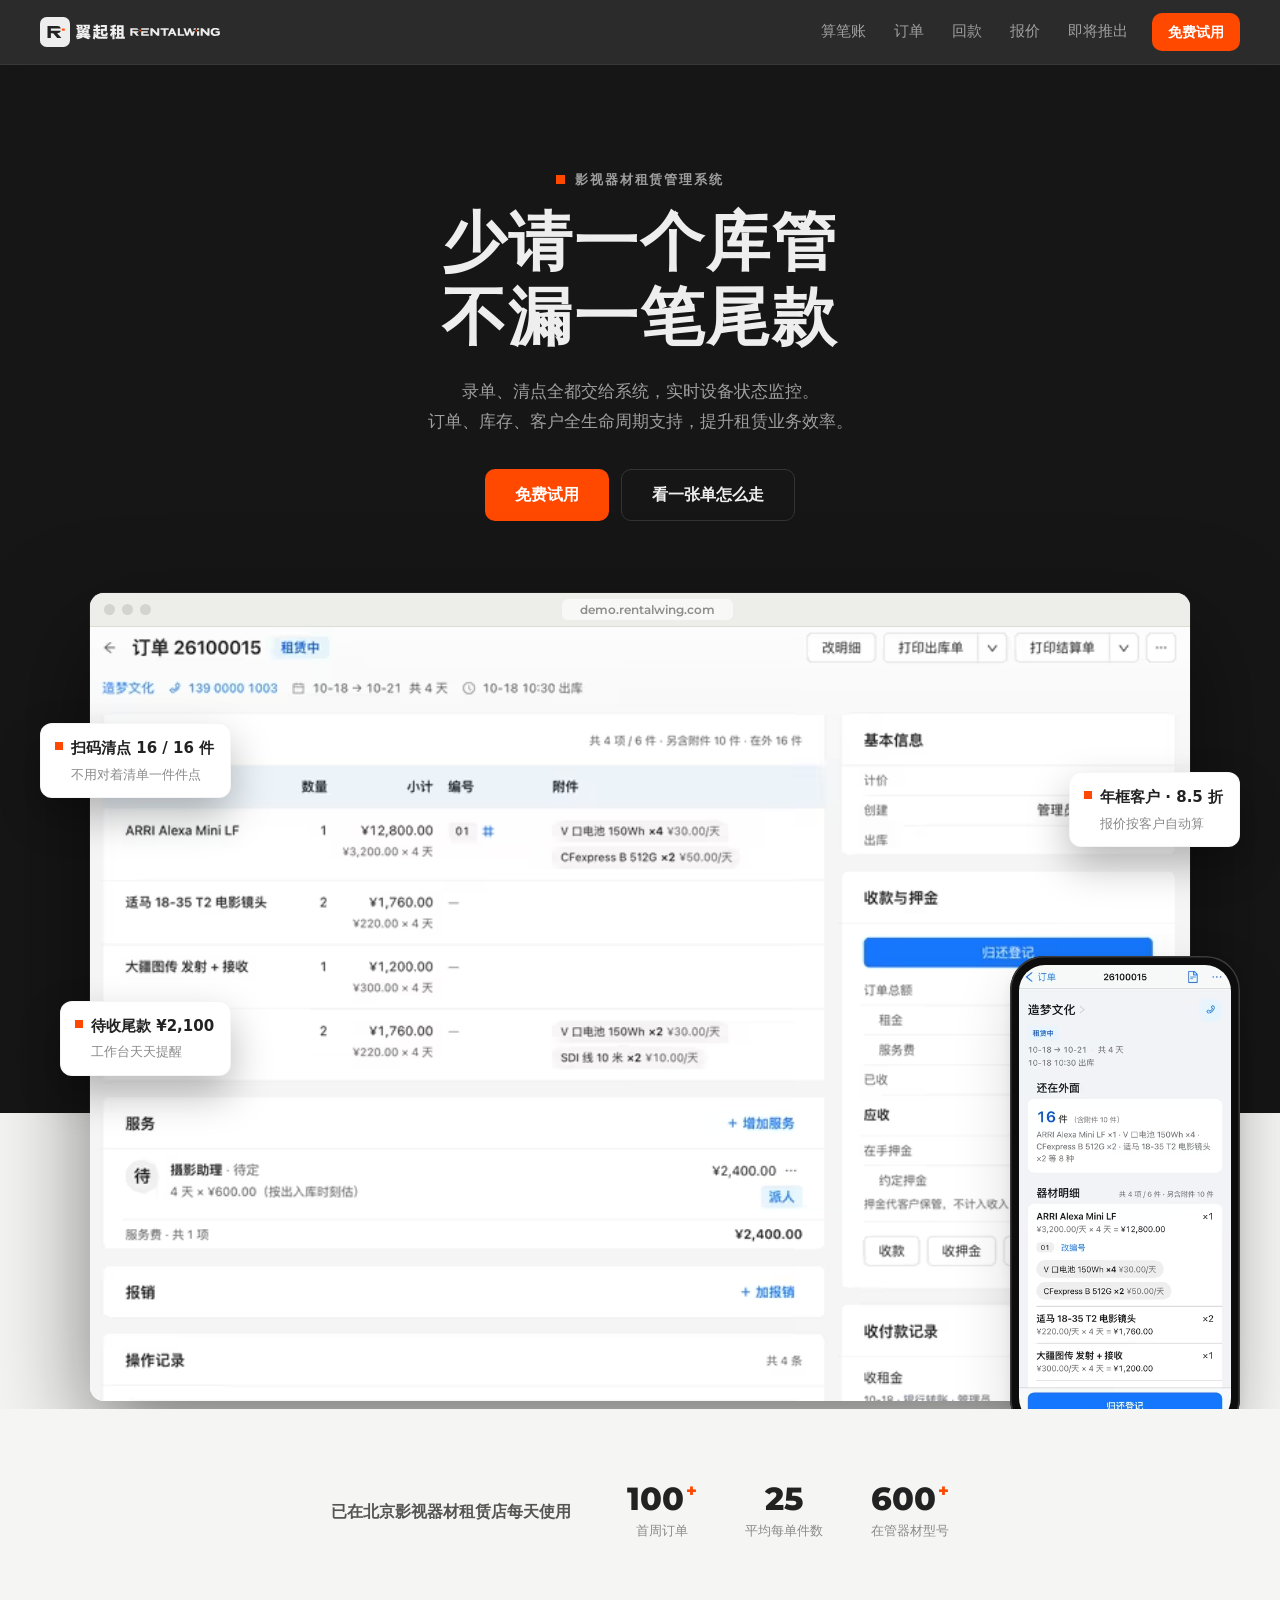
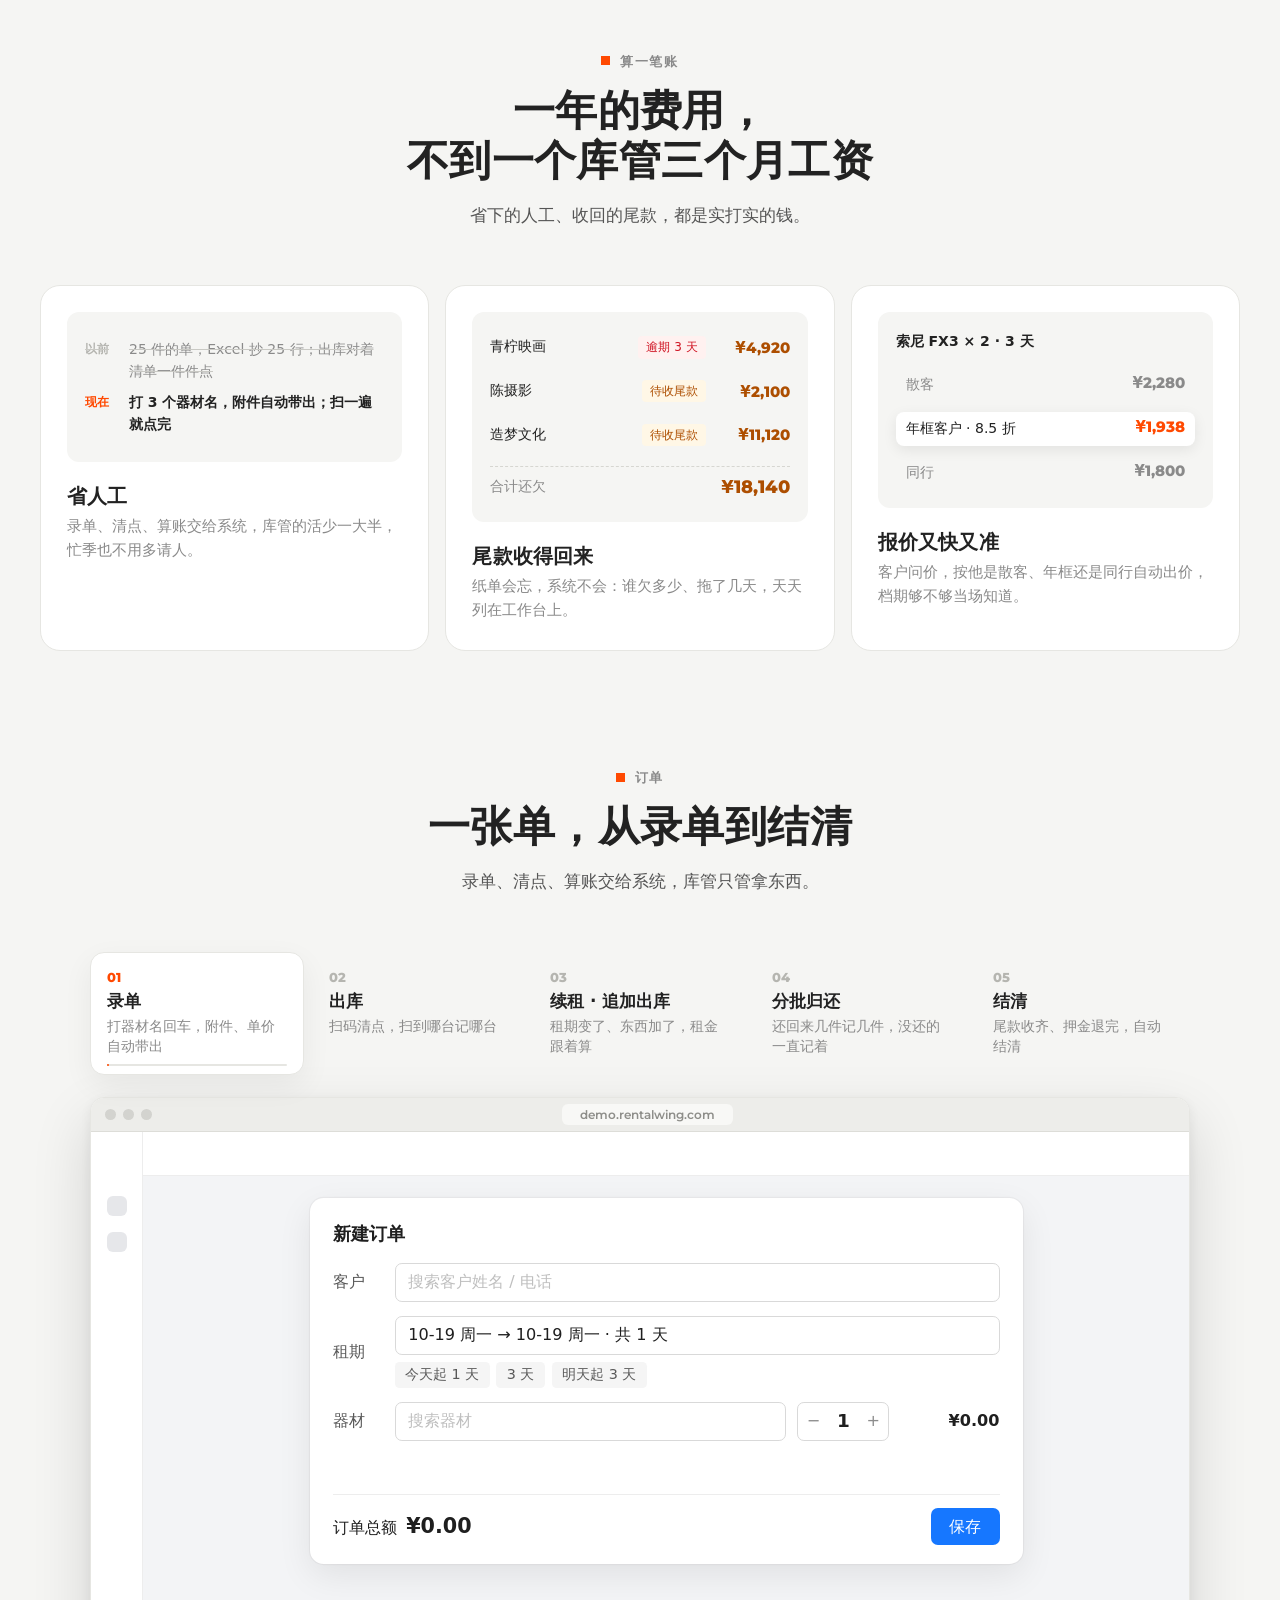
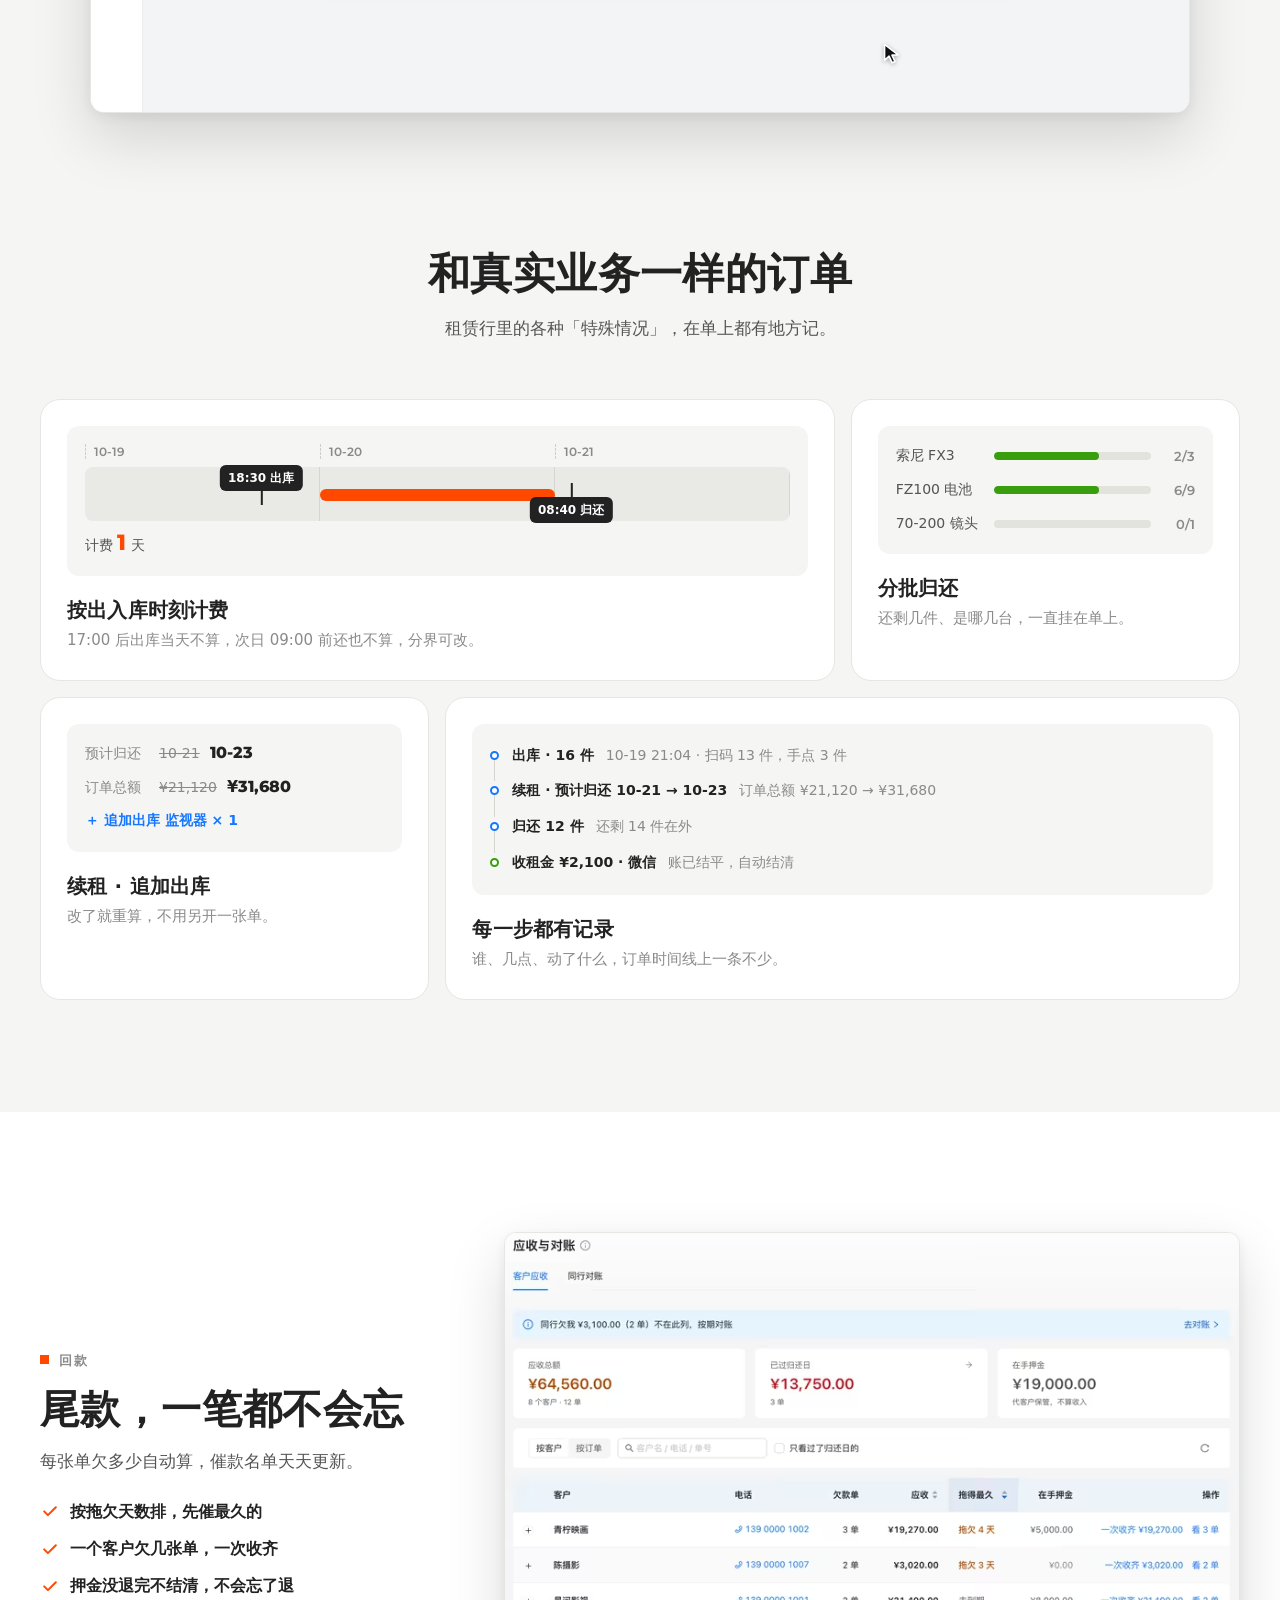
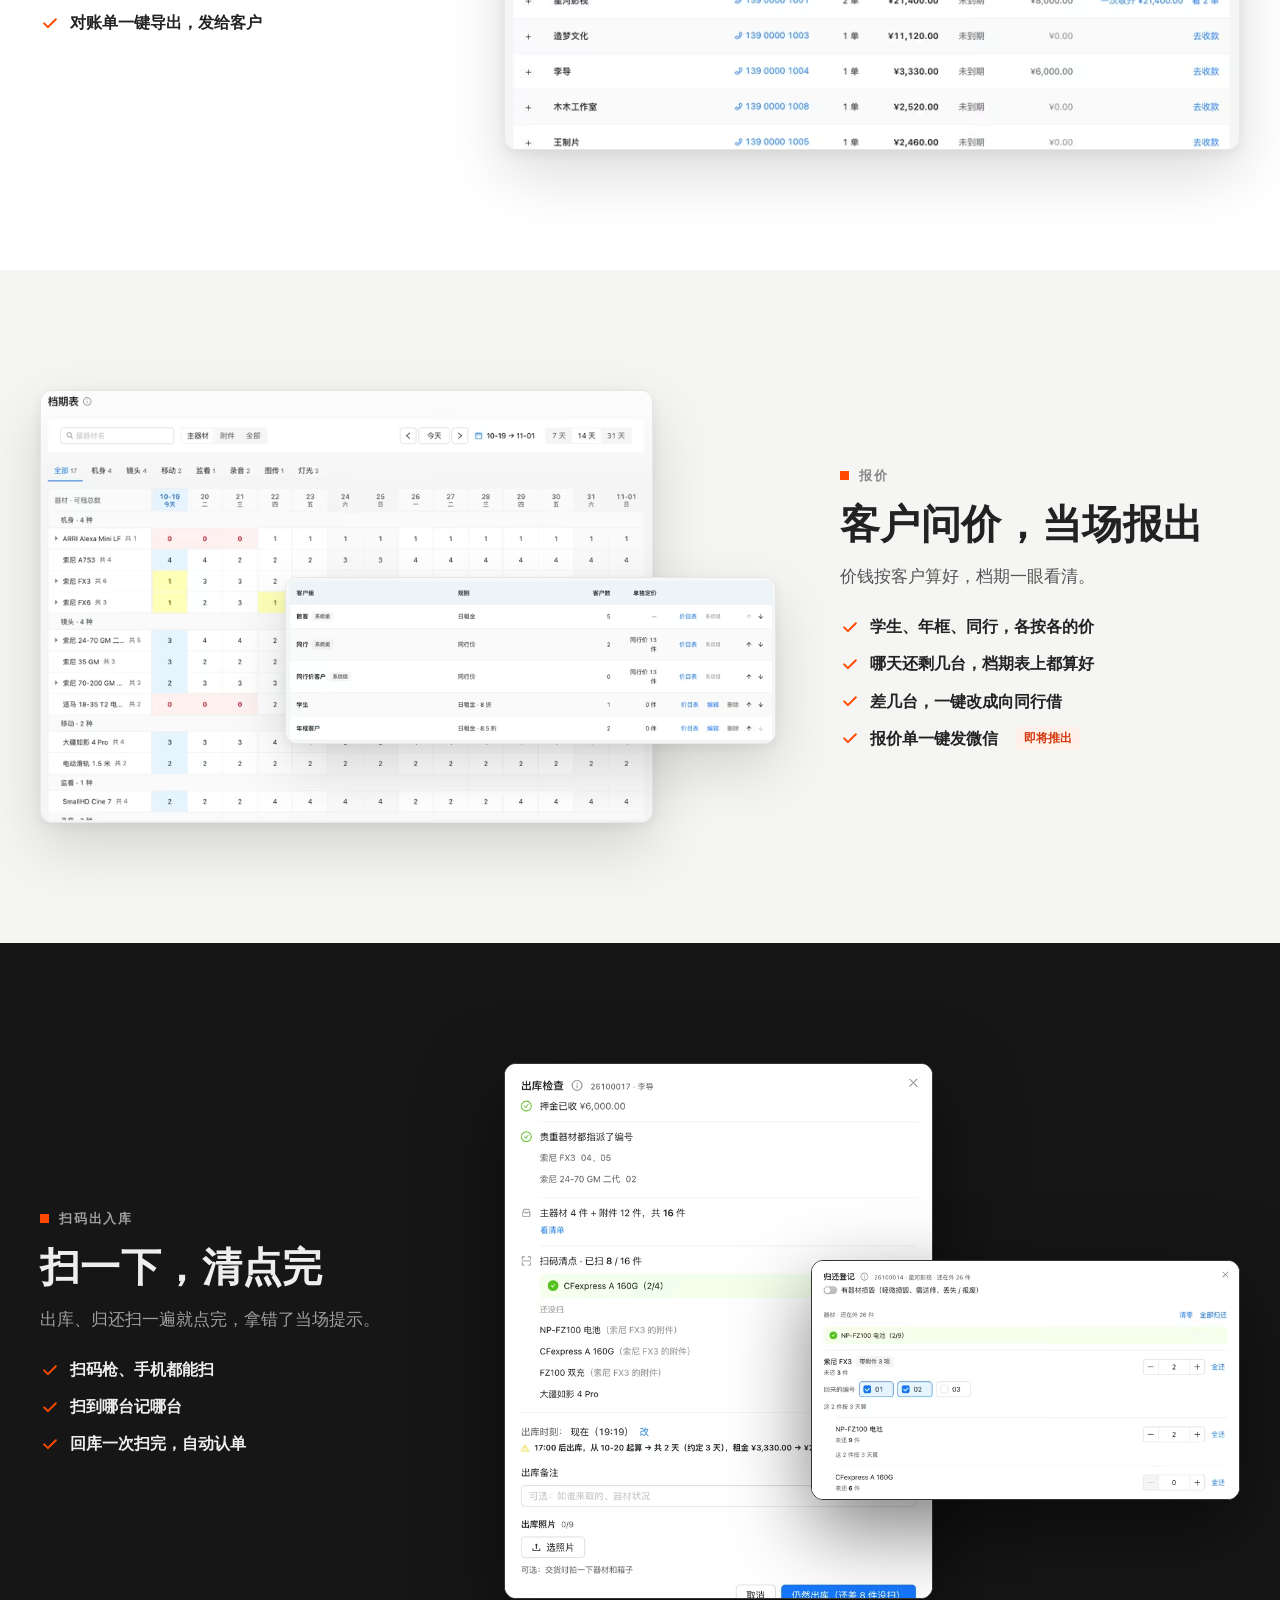
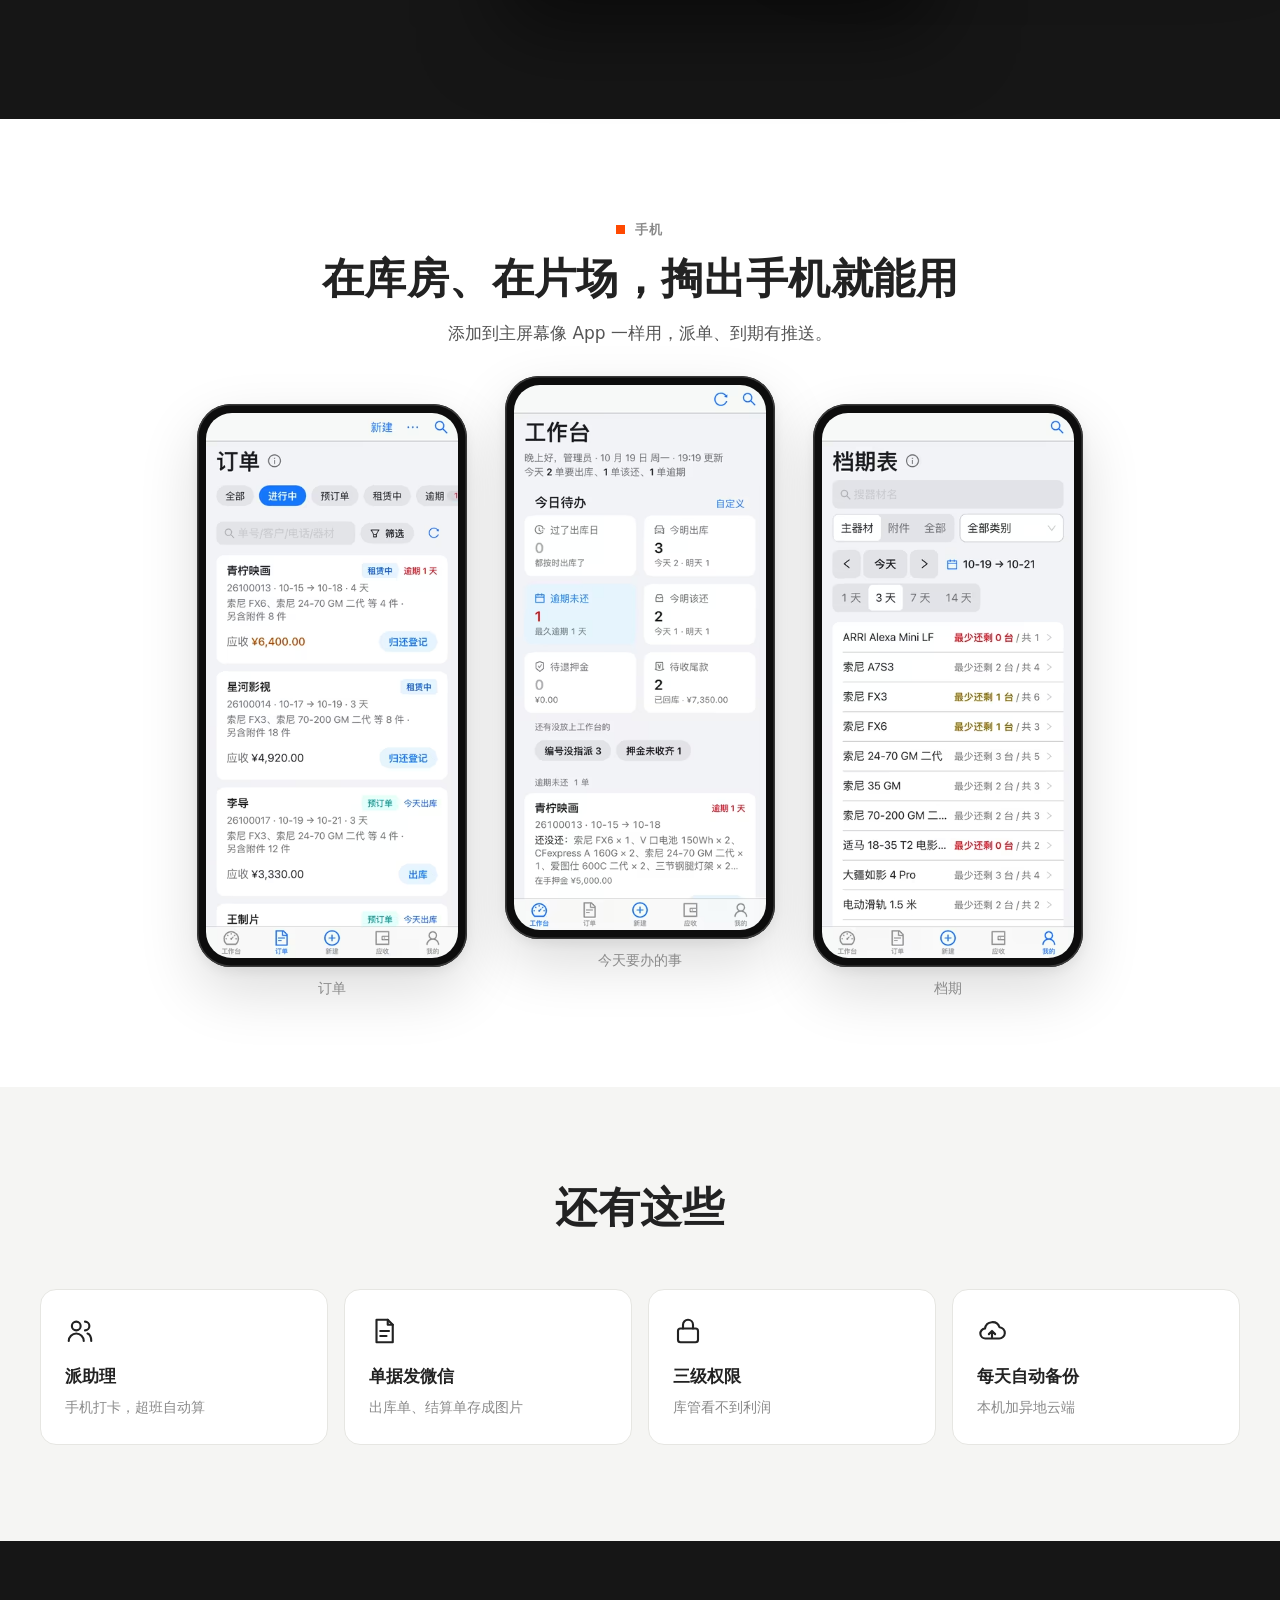
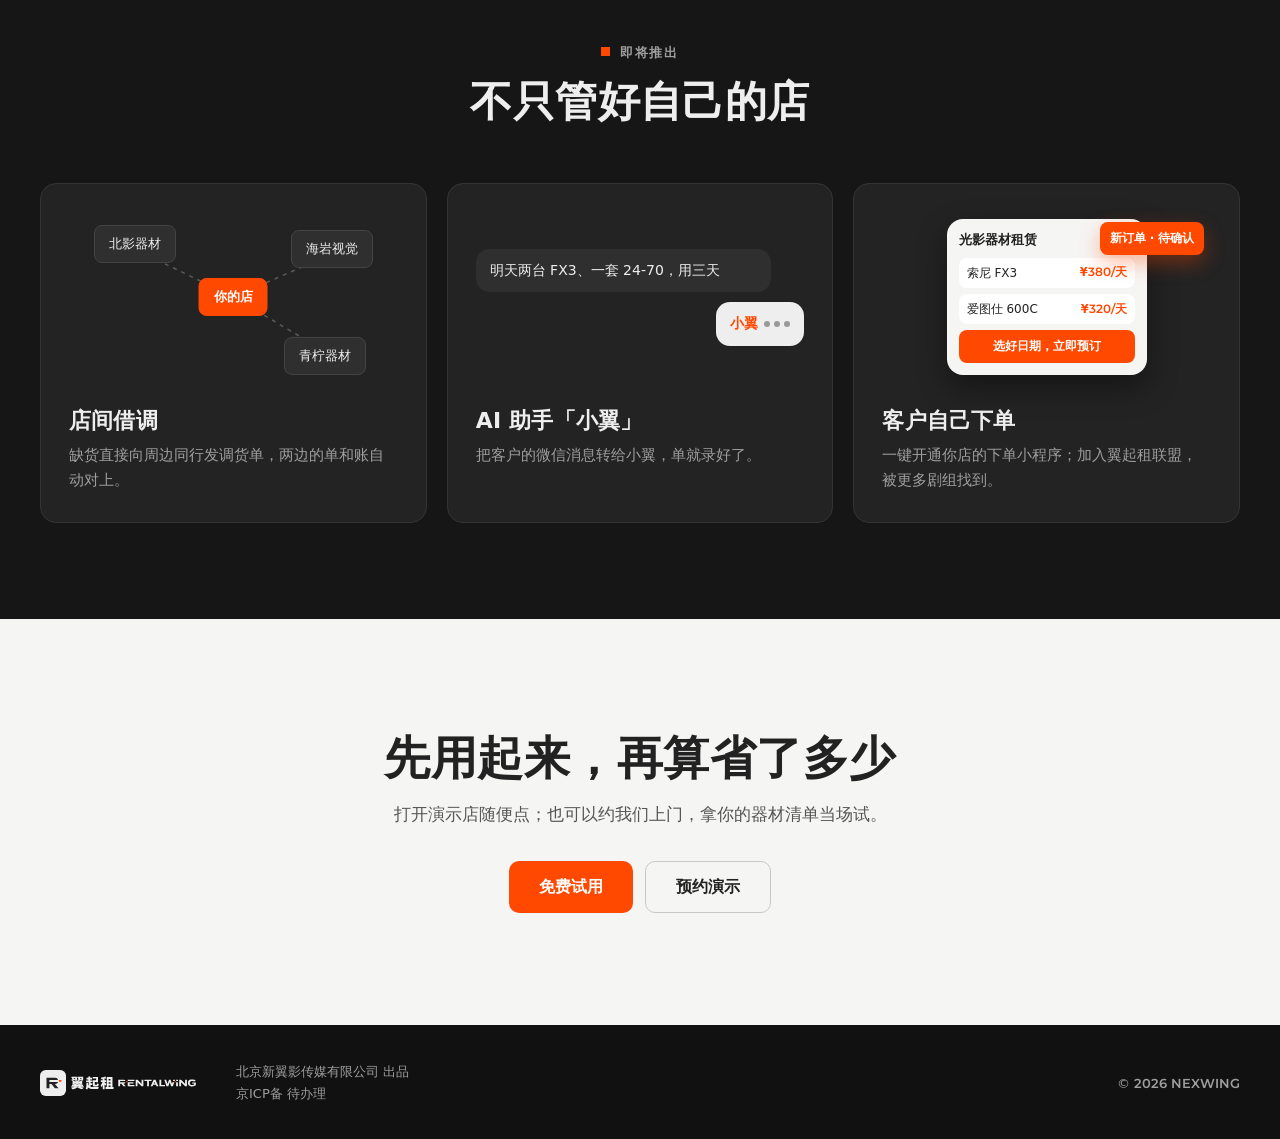
==== index.html @ 517a8f1f "官网预览" ====
<!doctype html>
<html lang="zh-CN">
<head>
  <meta charset="utf-8">
  <meta name="viewport" content="width=device-width, initial-scale=1">
  <meta name="robots" content="noindex, nofollow">
  <title>翼起租 RENTALWING · 影视器材租赁管理系统</title>
  <meta name="description" content="影视器材租赁店的管理系统：录单、出入库清点、对账交给系统，少请一个库管；尾款一笔不漏，客户问价当场报出。电脑手机都能用。">
  <meta name="theme-color" content="#161616">
  <link rel="icon" href="favicon.svg" type="image/svg+xml">
  <link rel="icon" href="favicon-32.png" sizes="32x32" type="image/png">
  <link rel="apple-touch-icon" href="apple-touch-icon.png">
  <meta property="og:type" content="website">
  <meta property="og:title" content="翼起租 RENTALWING · 影视器材租赁管理系统">
  <meta property="og:description" content="少请一个库管，不漏一笔尾款。录单、清点全都交给系统。">
  <meta property="og:image" content="assets/img/og.png">
  <link rel="preload" href="assets/fonts/montserrat-800.woff2" as="font" type="font/woff2" crossorigin>
  <!-- 首屏那张图先拉（按屏幕挑大小图；不认 AVIF 的浏览器会跳过这两行，照常按 <picture> 拉 WebP） -->
  <link rel="preload" href="assets/shots/order-detail.avif" as="image" type="image/avif" media="(min-width: 641px)">
  <link rel="preload" href="assets/shots/order-detail-sm.avif" as="image" type="image/avif" media="(max-width: 640px)">
  <link rel="stylesheet" href="assets/css/site.css">
  <script>document.documentElement.classList.add('js')</script>
</head>
<body>

<a class="skip" href="#main">跳到正文</a>

<!-- 线条图标（只定义一次，下面用 <use> 引用） -->
<svg width="0" height="0" style="position:absolute" aria-hidden="true">
  <defs>
    <symbol id="i-crew" viewBox="0 0 24 24"><circle cx="9" cy="8" r="3.5"/><path d="M3 20c0-3.3 2.7-6 6-6s6 2.7 6 6"/><path d="M16 4.5a3.5 3.5 0 0 1 0 7M18 14c2 .7 3 2.8 3 6"/></symbol>
    <symbol id="i-sheet" viewBox="0 0 24 24"><path d="M6 3h9l4 4v14H6z"/><path d="M15 3v4h4M9 12h7M9 16h5"/></symbol>
    <symbol id="i-lock" viewBox="0 0 24 24"><rect x="4" y="10" width="16" height="11" rx="2"/><path d="M8 10V7a4 4 0 0 1 8 0v3"/></symbol>
    <symbol id="i-cloud" viewBox="0 0 24 24"><path d="M7 18a4 4 0 0 1-.6-8A6 6 0 0 1 18 9a4.5 4.5 0 0 1-.5 9z"/><path d="M12 12v5M9.5 14.5 12 12l2.5 2.5"/></symbol>
    <symbol id="i-check" viewBox="0 0 24 24"><path d="M5 12.5l4.5 4.5L19 7.5"/></symbol>
  </defs>
</svg>

<header class="nav" data-nav>
  <div class="wrap nav__inner">
    <a class="nav__logo" href="./" aria-label="翼起租 RENTALWING 首页">
      <img src="assets/img/rentalwing-logo-inline-white.svg" alt="翼起租 RENTALWING" width="192" height="32">
    </a>
    <nav class="nav__links" id="nav-links" aria-label="页面导航">
      <a href="#why">算笔账</a>
      <a href="#flow">订单</a>
      <a href="#money">回款</a>
      <a href="#quote">报价</a>
      <a href="#next">即将推出</a>
    </nav>
    <a class="btn btn--primary btn--sm nav__cta" href="#trial" data-trial>免费试用</a>
    <button class="nav__toggle" type="button" aria-controls="nav-links" aria-expanded="false" aria-label="打开菜单" data-nav-toggle>
      <span></span><span></span>
    </button>
  </div>
</header>

<main id="main">

  <!-- 首屏：为什么买——省人、回款（订单是这一切的底子） -->
  <section class="hero">
    <div class="wrap hero__copy">
      <p class="eyebrow"><i></i>影视器材租赁管理系统</p>
      <h1>少请一个库管<br>不漏一笔尾款</h1>
      <p class="lead">录单、清点全都交给系统，实时设备状态监控。<br>订单、库存、客户全生命周期支持，提升租赁业务效率。</p>
      <div class="hero__actions">
        <a class="btn btn--primary btn--lg" href="#trial" data-trial>免费试用</a>
        <a class="btn btn--ghost btn--lg" href="#flow">看一张单怎么走</a>
      </div>
    </div>
    <div class="wrap hero__stage">
      <figure class="browser">
        <div class="browser__bar"><i></i><i></i><i></i><span>demo.rentalwing.com</span></div>
        <picture>
          <source media="(max-width: 640px)" srcset="assets/shots/order-detail-sm.avif" type="image/avif">
          <source media="(max-width: 640px)" srcset="assets/shots/order-detail-sm.webp" type="image/webp">
          <source srcset="assets/shots/order-detail.avif" type="image/avif">
          <source srcset="assets/shots/order-detail.webp" type="image/webp">
          <img src="assets/shots/order-detail.jpg" width="1600" height="1125" alt="订单详情：器材明细、附件、编号、服务、收款与押金、操作记录都在一张单上">
        </picture>
      </figure>
      <!-- 浮起来的几张小卡：省人、回款、报价各一句 -->
      <ul class="pops" aria-hidden="true">
        <li class="pop pop--a"><b>扫码清点 16 / 16 件</b><span>不用对着清单一件件点</span></li>
        <li class="pop pop--b"><b>待收尾款 ¥2,100</b><span>工作台天天提醒</span></li>
        <li class="pop pop--c"><b>年框客户 · 8.5 折</b><span>报价按客户自动算</span></li>
      </ul>
      <figure class="phone phone--hero">
        <picture>
          <source media="(max-width: 640px)" srcset="assets/shots/m-order-sm.avif" type="image/avif">
          <source media="(max-width: 640px)" srcset="assets/shots/m-order-sm.webp" type="image/webp">
          <source srcset="assets/shots/m-order.avif" type="image/avif">
          <source srcset="assets/shots/m-order.webp" type="image/webp">
          <img src="assets/shots/m-order.jpg" width="640" height="1385" alt="手机上的订单详情">
        </picture>
      </figure>
    </div>
  </section>

  <!-- 在用 -->
  <section class="proof">
    <div class="wrap proof__inner">
      <p>已在北京影视器材租赁店每天使用</p>
      <ul>
        <li><strong>100<sup>+</sup></strong><span>首周订单</span></li>
        <li><strong>25</strong><span>平均每单件数</span></li>
        <li><strong>600<sup>+</sup></strong><span>在管器材型号</span></li>
      </ul>
    </div>
  </section>

  <!-- 为什么用：老板关心的是钱——省人工、收回尾款、报价快 -->
  <section class="why" id="why">
    <div class="wrap">
      <header class="center-head">
        <p class="eyebrow eyebrow--dark"><i></i>算一笔账</p>
        <!-- TODO：定价定了以后核对这句（现在按一年一两万、北京库管月薪六七千算） -->
        <h2>一年的费用，<br>不到一个库管三个月工资</h2>
        <p>省下的人工、收回的尾款，都是实打实的钱。</p>
      </header>
      <div class="why__grid">
        <article class="card" data-reveal>
          <div class="viz viz-vs" aria-hidden="true">
            <p class="viz-vs__old"><span>以前</span>25 件的单，Excel 抄 25 行；出库对着清单一件件点</p>
            <p class="viz-vs__new"><span>现在</span>打 3 个器材名，附件自动带出；扫一遍就点完</p>
          </div>
          <h3>省人工</h3>
          <p>录单、清点、算账交给系统，库管的活少一大半，忙季也不用多请人。</p>
        </article>
        <article class="card" data-reveal>
          <div class="viz viz-owe" aria-hidden="true">
            <p><span>青柠映画</span><em class="is-red">逾期 3 天</em><b>¥4,920</b></p>
            <p><span>陈摄影</span><em>待收尾款</em><b>¥2,100</b></p>
            <p><span>造梦文化</span><em>待收尾款</em><b>¥11,120</b></p>
            <p class="viz-owe__sum"><span>合计还欠</span><b>¥18,140</b></p>
          </div>
          <h3>尾款收得回来</h3>
          <p>纸单会忘，系统不会：谁欠多少、拖了几天，天天列在工作台上。</p>
        </article>
        <article class="card" data-reveal>
          <div class="viz viz-quote" aria-hidden="true">
            <p class="viz-quote__q">索尼 FX3 × 2 · 3 天</p>
            <p><span>散客</span><b>¥2,280</b></p>
            <p class="is-on"><span>年框客户 · 8.5 折</span><b>¥1,938</b></p>
            <p><span>同行</span><b>¥1,800</b></p>
          </div>
          <h3>报价又快又准</h3>
          <p>客户问价，按他是散客、年框还是同行自动出价，档期够不够当场知道。</p>
        </article>
      </div>
    </div>
  </section>

  <!-- 核心：一张单的全流程（代码画的界面动画，自动轮播） -->
  <section class="flow" id="flow" data-flow>
    <div class="wrap">
      <header class="center-head">
        <p class="eyebrow eyebrow--dark"><i></i>订单</p>
        <h2>一张单，从录单到结清</h2>
        <p>录单、清点、算账交给系统，库管只管拿东西。</p>
      </header>
      <div class="flow__body">
        <div class="flow__tabs" role="tablist" aria-label="订单流程">
          <button type="button" role="tab" aria-selected="true" data-step="0"><em>01</em><strong>录单</strong><span>打器材名回车，附件、单价自动带出</span><i class="flow__bar"></i></button>
          <button type="button" role="tab" aria-selected="false" data-step="1"><em>02</em><strong>出库</strong><span>扫码清点，扫到哪台记哪台</span><i class="flow__bar"></i></button>
          <button type="button" role="tab" aria-selected="false" data-step="2"><em>03</em><strong>续租 · 追加出库</strong><span>租期变了、东西加了，租金跟着算</span><i class="flow__bar"></i></button>
          <button type="button" role="tab" aria-selected="false" data-step="3"><em>04</em><strong>分批归还</strong><span>还回来几件记几件，没还的一直记着</span><i class="flow__bar"></i></button>
          <button type="button" role="tab" aria-selected="false" data-step="4"><em>05</em><strong>结清</strong><span>尾款收齐、押金退完，自动结清</span><i class="flow__bar"></i></button>
        </div>
        <figure class="browser browser--light flow__stage">
          <div class="browser__bar"><i></i><i></i><i></i><span>demo.rentalwing.com</span></div>
          <!-- 代码画的演示（不是录屏）：五段脚本在 assets/js/site.js 的 SCENES 里，界面照系统的样子简化 -->
          <div class="demo" data-demo>
            <div class="demo__bg" aria-hidden="true"><i></i><i></i><i></i><i></i></div>

            <div class="scene is-active" data-scene="0" role="img" aria-label="录单：选客户、选租期、打器材名，附件和单价自动带出，保存成预订单">
              <div class="d-panel">
                <div class="d-title"><b>新建订单</b><span class="d-tag d-tag--cyan" data-k="status" hidden>预订单</span></div>
                <div class="d-field"><label>客户</label>
                  <div class="d-box">
                    <div class="d-input" data-k="cust"><span class="d-ph">搜索客户姓名 / 电话</span><span class="d-val"></span><i class="d-caret"></i><span class="d-tag" data-k="group">年框客户</span></div>
                    <ul class="d-drop" data-k="custDrop"><li class="is-hot"><b>星河影视</b><span>年框客户</span></li><li><b>星河传媒</b><span>散客</span></li></ul>
                  </div>
                </div>
                <div class="d-field"><label>租期</label>
                  <div>
                    <p class="d-period" data-k="period">10-19 周一 → 10-19 周一 · 共 1 天</p>
                    <p class="d-quick"><span>今天起 1 天</span><span>3 天</span><span data-k="q3">明天起 3 天</span></p>
                  </div>
                </div>
                <div class="d-field d-field--top"><label>器材</label>
                  <div>
                    <div class="d-line">
                      <div class="d-box">
                        <div class="d-input" data-k="eq"><span class="d-ph">搜索器材</span><span class="d-val"></span><i class="d-caret"></i></div>
                        <ul class="d-drop" data-k="eqDrop"><li class="is-hot"><b>索尼 FX3</b><span>可用 6 台 · ¥323/天</span></li><li><b>索尼 FX6</b><span>可用 3 台</span></li></ul>
                      </div>
                      <span class="d-qty"><i>−</i><b data-k="qty">1</b><i data-k="plus">+</i></span>
                      <span class="d-sub" data-k="sub">¥0.00</span>
                    </div>
                    <p class="d-acc" data-k="acc"><span data-per="3">NP-FZ100 电池 <b>×3</b></span><span data-per="2">CFexpress A 卡 <b>×2</b></span><span data-per="1">FZ100 双充 <b>×1</b></span></p>
                  </div>
                </div>
                <div class="d-foot"><span>订单总额 <b class="d-total" data-k="total">¥0.00</b></span><span class="d-btn" data-k="save">保存</span></div>
              </div>
            </div>

            <div class="scene" data-scene="1" role="img" aria-label="出库：出库检查单里逐件扫码清点，扫完出库，从明天起算计费">
              <div class="d-panel">
                <div class="d-title"><b>出库检查</b><span class="d-mini">26100017 · 李导</span><span class="d-tag d-tag--cyan" data-k="status">预订单</span></div>
                <ul class="d-checks"><li>押金已收 ¥6,000.00</li><li>贵重器材都指派了编号</li></ul>
                <div class="d-scan">
                  <p class="d-scan__head"><span>扫码清点 · 已扫 <b data-k="n">0</b> / 8 件</span><span class="d-beep" data-k="beep"></span></p>
                  <p class="d-bar"><i data-k="bar"></i></p>
                  <ul class="d-items">
                    <li data-k="i0" data-need="2"><span>索尼 FX3 <em>#04 #05</em></span><b>0/2</b></li>
                    <li data-k="i1" data-need="1"><span>索尼 24-70 GM <em>#02</em></span><b>0/1</b></li>
                    <li data-k="i2" data-need="3"><span>NP-FZ100 电池</span><b>0/3</b></li>
                    <li data-k="i3" data-need="2"><span>CFexpress A 卡</span><b>0/2</b></li>
                  </ul>
                </div>
                <p class="d-note">18:30 出库：17:00 后出库从明天起算 → 计费 2 天</p>
                <div class="d-foot"><span class="d-mini">出库时刻：现在（18:30）</span><span class="d-btn" data-k="go">出库</span></div>
              </div>
            </div>

            <div class="scene" data-scene="2" role="img" aria-label="续租两天、追加出库一台监视器，租期和订单总额跟着变">
              <div class="d-panel">
                <div class="d-title"><b>订单 26100015</b><span class="d-mini">造梦文化</span><span class="d-tag d-tag--blue">租赁中</span></div>
                <p class="d-meta">租期 <b data-k="period">10-18 → 10-21 · 共 4 天</b></p>
                <ul class="d-items d-items--plain">
                  <li><span>ARRI Alexa Mini LF</span><b>× 1</b></li>
                  <li><span>适马 18-35 T2 电影镜头</span><b>× 2</b></li>
                  <li><span>SmallHD Cine 7</span><b>× 2</b></li>
                  <li class="d-new" data-k="added"><span>SmallHD Cine 7 <em class="d-tag d-tag--blue">追加 · 18:42</em></span><b>× 1</b></li>
                </ul>
                <div class="d-ext" data-k="ext">
                  <p class="d-quick"><span>续 1 天</span><span data-k="e2">续 2 天</span><span>续 3 天</span></p>
                  <p class="d-note d-note--ok" data-k="extNote">预计归还 10-21 → <b>10-23</b> · 档期都够</p>
                </div>
                <div class="d-foot"><span>订单总额 <b class="d-total" data-k="total">¥21,120.00</b></span><span class="d-btns"><span class="d-btn d-btn--ghost" data-k="extBtn">续租</span><span class="d-btn d-btn--ghost" data-k="moreBtn">追加出库</span></span></div>
              </div>
            </div>

            <div class="scene" data-scene="3" role="img" aria-label="分批归还：扫码还回 12 件，还剩 14 件在外，单子进入收尾中">
              <div class="d-panel">
                <div class="d-title"><b>归还登记</b><span class="d-mini">26100014 · 星河影视</span><span class="d-beep" data-k="beep"></span></div>
                <ul class="d-ret">
                  <li><div><b>索尼 FX3</b><span class="d-mini">未还 3 件</span><span class="d-units"><i data-k="u1">01</i><i data-k="u2">02</i><i>03</i></span></div><span class="d-step"><i>−</i><b data-k="s0">0</b><i>+</i></span></li>
                  <li><div><b>NP-FZ100 电池</b><span class="d-mini">未还 9 件</span></div><span class="d-step"><i>−</i><b data-k="s1">0</b><i>+</i></span></li>
                  <li><div><b>CFexpress A 卡</b><span class="d-mini">未还 6 件</span></div><span class="d-step"><i>−</i><b data-k="s2">0</b><i>+</i></span></li>
                  <li><div><b>索尼 70-200 GM</b><span class="d-mini">未还 1 件</span></div><span class="d-step"><i>−</i><b>0</b><i>+</i></span></li>
                </ul>
                <div class="d-foot"><span>本次归还 <b data-k="n">0</b> 件 · <span data-k="left">在外 26 件</span></span><span class="d-btn" data-k="go">确认归还</span></div>
                <p class="d-done" data-k="done"><span class="d-tag d-tag--blue">租赁中</span><span class="d-tag d-tag--gray">收尾中 · 还剩 14 件</span></p>
              </div>
            </div>

            <div class="scene" data-scene="4" role="img" aria-label="收尾款：记一笔微信收款，账平了订单自动结清">
              <div class="d-panel">
                <div class="d-title"><b>订单 26100012</b><span class="d-mini">陈摄影</span><span class="d-tag d-tag--orange" data-k="status">已回库</span></div>
                <dl class="d-money">
                  <div><dt>订单总额</dt><dd>¥3,000.00</dd></div>
                  <div><dt>已收</dt><dd data-k="paid">¥900.00</dd></div>
                  <div class="is-owed" data-k="owedRow"><dt>应收</dt><dd data-k="owed">¥2,100.00</dd></div>
                </dl>
                <div class="d-collect" data-k="form">
                  <p class="d-input d-input--money"><span class="d-val">¥ 2,100.00</span></p>
                  <p class="d-quick d-pills"><span data-k="wx">微信</span><span>支付宝</span><span>现金</span><span>银行转账</span></p>
                </div>
                <ul class="d-log"><li class="d-new" data-k="logNew">账已结平，自动结清 · 刚刚</li><li>收租金 ¥900.00 · 微信 · 10-16</li><li>全部归还 16 件 · 10-16 20:30</li></ul>
                <div class="d-foot"><span class="d-mini" data-k="hint"></span><span class="d-btn" data-k="go">收尾款 ¥2,100</span></div>
              </div>
            </div>

            <p class="d-toast" data-toast></p>
            <span class="d-cursor" data-cursor aria-hidden="true"><svg width="22" height="22" viewBox="0 0 22 22"><path d="M3 2 L3 18 L7.5 13.8 L10.6 20.4 L13.4 19.1 L10.4 12.7 L16.6 12.5 Z" fill="#111" stroke="#fff" stroke-width="1.6" stroke-linejoin="round"/></svg></span>
          </div>
        </figure>
      </div>
    </div>
  </section>

  <!-- 订单上的细节：每张卡一个会动的小画面 -->
  <section class="details" id="details">
    <div class="wrap">
      <header class="center-head">
        <h2>和真实业务一样的订单</h2>
        <p>租赁行里的各种「特殊情况」，<br class="show-sm">在单上都有地方记。</p>
      </header>
      <div class="bento">
        <article class="card card--wide" data-reveal>
          <div class="viz viz-time" aria-hidden="true">
            <div class="viz-time__days"><span>10-19</span><span>10-20</span><span>10-21</span></div>
            <div class="viz-time__track">
              <i class="viz-time__bill"></i>
              <b class="viz-time__pin viz-time__pin--out">18:30 出库</b>
              <b class="viz-time__pin viz-time__pin--in">08:40 归还</b>
            </div>
            <p class="viz-time__sum">计费 <strong>1</strong> 天</p>
          </div>
          <h3>按出入库时刻计费</h3>
          <p>17:00 后出库当天不算，次日 09:00 前还也不算，分界可改。</p>
        </article>
        <article class="card" data-reveal>
          <div class="viz viz-batch" aria-hidden="true">
            <div><span>索尼 FX3</span><i style="--p:.67"></i><em>2/3</em></div>
            <div><span>FZ100 电池</span><i style="--p:.67"></i><em>6/9</em></div>
            <div><span>70-200 镜头</span><i style="--p:0"></i><em>0/1</em></div>
          </div>
          <h3>分批归还</h3>
          <p>还剩几件、是哪几台，一直挂在单上。</p>
        </article>
        <article class="card" data-reveal>
          <div class="viz viz-change" aria-hidden="true">
            <p><span>预计归还</span><s>10-21</s><b>10-23</b></p>
            <p><span>订单总额</span><s>¥21,120</s><b>¥31,680</b></p>
            <p class="viz-change__add">＋ 追加出库 监视器 × 1</p>
          </div>
          <h3>续租 · 追加出库</h3>
          <p>改了就重算，不用另开一张单。</p>
        </article>
        <article class="card card--wide" data-reveal>
          <div class="viz viz-log" aria-hidden="true">
            <p><i></i><b>出库 · 16 件</b><span>10-19 21:04 · 扫码 13 件，手点 3 件</span></p>
            <p><i></i><b>续租 · 预计归还 10-21 → 10-23</b><span>订单总额 ¥21,120 → ¥31,680</span></p>
            <p><i></i><b>归还 12 件</b><span>还剩 14 件在外</span></p>
            <p><i></i><b>收租金 ¥2,100 · 微信</b><span>账已结平，自动结清</span></p>
          </div>
          <h3>每一步都有记录</h3>
          <p>谁、几点、动了什么，订单时间线上一条不少。</p>
        </article>
      </div>
    </div>
  </section>

  <!-- 回款 -->
  <section class="show show--white" id="money">
    <div class="wrap show__inner">
      <div class="show__text">
        <p class="eyebrow eyebrow--dark"><i></i>回款</p>
        <h2>尾款，一笔都不会忘</h2>
        <p>每张单欠多少自动算，催款名单天天更新。</p>
        <ul class="ticks">
          <li><svg><use href="#i-check"/></svg>按拖欠天数排，先催最久的</li>
          <li><svg><use href="#i-check"/></svg>一个客户欠几张单，一次收齐</li>
          <li><svg><use href="#i-check"/></svg>押金没退完不结清，不会忘了退</li>
          <li><svg><use href="#i-check"/></svg>对账单一键导出，发给客户</li>
        </ul>
      </div>
      <figure class="shot" data-reveal>
        <picture>
          <source media="(max-width: 640px)" srcset="assets/shots/receivables-sm.avif" type="image/avif">
          <source media="(max-width: 640px)" srcset="assets/shots/receivables-sm.webp" type="image/webp">
          <source srcset="assets/shots/receivables.avif" type="image/avif">
          <source srcset="assets/shots/receivables.webp" type="image/webp">
          <img src="assets/shots/receivables.jpg" width="1600" height="1125" loading="lazy" alt="应收与对账：每个客户欠多少、拖了几天，一次收齐">
        </picture>
      </figure>
    </div>
  </section>

  <!-- 报价 -->
  <section class="show show--rev" id="quote">
    <div class="wrap show__inner">
      <div class="show__text">
        <p class="eyebrow eyebrow--dark"><i></i>报价</p>
        <h2>客户问价，当场报出</h2>
        <p>价钱按客户算好，档期一眼看清。</p>
        <ul class="ticks">
          <li><svg><use href="#i-check"/></svg>学生、年框、同行，各按各的价</li>
          <li><svg><use href="#i-check"/></svg>哪天还剩几台，档期表上都算好</li>
          <li><svg><use href="#i-check"/></svg>差几台，一键改成向同行借</li>
          <li><svg><use href="#i-check"/></svg>报价单一键发微信<span class="soon">即将推出</span></li>
        </ul>
      </div>
      <div class="duo duo--flat" data-reveal>
        <figure class="shot duo__a">
          <picture>
            <source media="(max-width: 640px)" srcset="assets/shots/schedule-sm.avif" type="image/avif">
            <source media="(max-width: 640px)" srcset="assets/shots/schedule-sm.webp" type="image/webp">
            <source srcset="assets/shots/schedule.avif" type="image/avif">
            <source srcset="assets/shots/schedule.webp" type="image/webp">
            <img src="assets/shots/schedule.jpg" width="1600" height="1125" loading="lazy" alt="档期表：每个型号每天还能租几台，紧张的标黄、订满的标红">
          </picture>
        </figure>
        <figure class="shot duo__b">
          <picture>
            <source media="(max-width: 640px)" srcset="assets/shots/groups-sm.avif" type="image/avif">
            <source media="(max-width: 640px)" srcset="assets/shots/groups-sm.webp" type="image/webp">
            <source srcset="assets/shots/groups.avif" type="image/avif">
            <source srcset="assets/shots/groups.webp" type="image/webp">
            <img src="assets/shots/groups.jpg" width="1100" height="373" loading="lazy" alt="客户组：散客、同行、学生、年框客户各一条价格规则">
          </picture>
        </figure>
      </div>
    </div>
  </section>

  <!-- 扫码 -->
  <section class="show show--dark" id="scan">
    <div class="wrap show__inner">
      <div class="show__text">
        <p class="eyebrow"><i></i>扫码出入库</p>
        <h2>扫一下，清点完</h2>
        <p>出库、归还扫一遍就点完，拿错了当场提示。</p>
        <ul class="ticks ticks--light">
          <li><svg><use href="#i-check"/></svg>扫码枪、手机都能扫</li>
          <li><svg><use href="#i-check"/></svg>扫到哪台记哪台</li>
          <li><svg><use href="#i-check"/></svg>回库一次扫完，自动认单</li>
        </ul>
      </div>
      <div class="duo" data-reveal>
        <figure class="shot shot--card duo__a">
          <picture>
            <source media="(max-width: 640px)" srcset="assets/shots/dispatch-scan-sm.avif" type="image/avif">
            <source media="(max-width: 640px)" srcset="assets/shots/dispatch-scan-sm.webp" type="image/webp">
            <source srcset="assets/shots/dispatch-scan.avif" type="image/avif">
            <source srcset="assets/shots/dispatch-scan.webp" type="image/webp">
            <img src="assets/shots/dispatch-scan.jpg" width="1100" height="1375" loading="lazy" alt="出库检查：扫码清点已扫 8 / 16 件，还没扫的列在下面">
          </picture>
        </figure>
        <figure class="shot shot--card duo__b">
          <picture>
            <source media="(max-width: 640px)" srcset="assets/shots/return-scan-sm.avif" type="image/avif">
            <source media="(max-width: 640px)" srcset="assets/shots/return-scan-sm.webp" type="image/webp">
            <source srcset="assets/shots/return-scan.avif" type="image/avif">
            <source srcset="assets/shots/return-scan.webp" type="image/webp">
            <img src="assets/shots/return-scan.jpg" width="1200" height="667" loading="lazy" alt="归还登记：扫到的编号自动勾上">
          </picture>
        </figure>
      </div>
    </div>
  </section>

  <!-- 手机 -->
  <section class="phones" id="mobile">
    <div class="wrap">
      <header class="center-head">
        <p class="eyebrow eyebrow--dark"><i></i>手机</p>
        <h2>在库房、在片场，<br class="show-sm">掏出手机就能用</h2>
        <p>添加到主屏幕像 App 一样用，<br class="show-sm">派单、到期有推送。</p>
      </header>
      <div class="phones__row" data-reveal>
        <figure class="phone">
          <picture>
            <source media="(max-width: 640px)" srcset="assets/shots/m-orders-sm.avif" type="image/avif">
            <source media="(max-width: 640px)" srcset="assets/shots/m-orders-sm.webp" type="image/webp">
            <source srcset="assets/shots/m-orders.avif" type="image/avif">
            <source srcset="assets/shots/m-orders.webp" type="image/webp">
            <img src="assets/shots/m-orders.jpg" width="640" height="1385" loading="lazy" alt="手机上的订单列表">
          </picture>
          <figcaption>订单</figcaption>
        </figure>
        <figure class="phone phone--up">
          <picture>
            <source media="(max-width: 640px)" srcset="assets/shots/m-dashboard-sm.avif" type="image/avif">
            <source media="(max-width: 640px)" srcset="assets/shots/m-dashboard-sm.webp" type="image/webp">
            <source srcset="assets/shots/m-dashboard.avif" type="image/avif">
            <source srcset="assets/shots/m-dashboard.webp" type="image/webp">
            <img src="assets/shots/m-dashboard.jpg" width="640" height="1385" loading="lazy" alt="手机上的工作台">
          </picture>
          <figcaption>今天要办的事</figcaption>
        </figure>
        <figure class="phone">
          <picture>
            <source media="(max-width: 640px)" srcset="assets/shots/m-schedule-sm.avif" type="image/avif">
            <source media="(max-width: 640px)" srcset="assets/shots/m-schedule-sm.webp" type="image/webp">
            <source srcset="assets/shots/m-schedule.avif" type="image/avif">
            <source srcset="assets/shots/m-schedule.webp" type="image/webp">
            <img src="assets/shots/m-schedule.jpg" width="640" height="1385" loading="lazy" alt="手机上的档期表">
          </picture>
          <figcaption>档期</figcaption>
        </figure>
      </div>
    </div>
  </section>

  <!-- 还有这些 -->
  <section class="tiles-sec">
    <div class="wrap">
      <header class="center-head">
        <h2>还有这些</h2>
      </header>
      <ul class="tiles">
        <li data-reveal><svg><use href="#i-crew"/></svg><strong>派助理</strong><span>手机打卡，超班自动算</span></li>
        <li data-reveal><svg><use href="#i-sheet"/></svg><strong>单据发微信</strong><span>出库单、结算单存成图片</span></li>
        <li data-reveal><svg><use href="#i-lock"/></svg><strong>三级权限</strong><span>库管看不到利润</span></li>
        <li data-reveal><svg><use href="#i-cloud"/></svg><strong>每天自动备份</strong><span>本机加异地云端</span></li>
      </ul>
    </div>
  </section>

  <!-- 即将推出 -->
  <section class="next" id="next">
    <div class="wrap">
      <header class="center-head center-head--light">
        <p class="eyebrow"><i></i>即将推出</p>
        <h2>不只管好自己的店</h2>
      </header>
      <div class="next__grid">
        <article class="next__card" data-reveal>
          <div class="net" aria-hidden="true">
            <svg class="net__lines" viewBox="0 0 300 160" preserveAspectRatio="none"><path d="M150 80 L50 30 M150 80 L250 35 M150 80 L240 135"/></svg>
            <span class="net__node net__node--me">你的店</span>
            <span class="net__node net__node--a">北影器材</span>
            <span class="net__node net__node--b">海岩视觉</span>
            <span class="net__node net__node--c">青柠器材</span>
          </div>
          <h3>店间借调</h3>
          <p>缺货直接向周边同行发调货单，两边的单和账自动对上。</p>
        </article>
        <article class="next__card" data-reveal>
          <div class="chat" aria-hidden="true">
            <p class="chat__in">明天两台 FX3、一套 24-70，用三天</p>
            <p class="chat__out"><b>小翼</b><span class="chat__typing"><i></i><i></i><i></i></span><span class="chat__text">已录好预订单 · 档期都够 · 预计 ¥2,160</span></p>
          </div>
          <h3>AI 助手「小翼」</h3>
          <p>把客户的微信消息转给小翼，单就录好了。</p>
        </article>
        <article class="next__card" data-reveal>
          <div class="mini" aria-hidden="true">
            <div class="mini__phone">
              <p class="mini__shop">光影器材租赁</p>
              <p class="mini__item"><span>索尼 FX3</span><b>¥380/天</b></p>
              <p class="mini__item"><span>爱图仕 600C</span><b>¥320/天</b></p>
              <p class="mini__btn">选好日期，立即预订</p>
            </div>
            <span class="mini__badge">新订单 · 待确认</span>
          </div>
          <h3>客户自己下单</h3>
          <p>一键开通你店的下单小程序；加入翼起租联盟，被更多剧组找到。</p>
        </article>
      </div>
    </div>
  </section>

  <!-- 行动 -->
  <section class="cta" id="contact">
    <div class="wrap cta__inner">
      <h2>先用起来，再算省了多少</h2>
      <p>打开演示店随便点；也可以约我们上门，拿你的器材清单当场试。</p>
      <div class="cta__actions">
        <a class="btn btn--primary btn--lg" href="#trial" data-trial>免费试用</a>
        <a class="btn btn--ghost btn--lg" href="#contact" data-contact>预约演示</a>
      </div>
    </div>
  </section>

</main>

<footer class="footer">
  <div class="wrap footer__inner">
    <img src="assets/img/rentalwing-logo-inline-white.svg" alt="翼起租 RENTALWING" width="168" height="28">
    <p>北京新翼影传媒有限公司 出品<br>
      <!-- TODO：备案号下来后替换，并链接到 https://beian.miit.gov.cn/ -->
      <span>京ICP备 待办理</span></p>
    <p class="footer__copy">© <span data-year>2026</span> NEXWING</p>
  </div>
</footer>

<!-- 免费试用：演示店还没搭好，先示意。开放后把 data-trial-url 换成真的地址、去掉按钮的 is-soon 和下面那行说明 -->
<dialog class="modal" id="trial" aria-labelledby="trial-title" data-trial-url="https://demo.rentalwing.com">
  <form method="dialog" class="modal__close-form"><button class="modal__close" aria-label="关闭">×</button></form>
  <p class="eyebrow eyebrow--dark"><i></i>免费试用</p>
  <h3 id="trial-title">演示店 · 光影器材租赁</h3>
  <p class="modal__desc">装好了演示数据的一家店：器材、客户、进行中的单都有，随便点、随便改。不用注册，进去选个身份（老板 / 库管 / 助理）就能用。</p>
  <p class="trial-url">demo.rentalwing.com</p>
  <a class="btn btn--primary btn--lg btn--block is-soon" href="#" data-trial-go aria-disabled="true">进入演示店</a>
  <p class="modal__soon">演示店正在准备，开放后点上面直接进。现在可以先<a href="#contact" data-contact>预约演示</a>。</p>
</dialog>

<!-- 预约演示：联系方式 -->
<dialog class="modal" id="contact-dialog" aria-labelledby="contact-title">
  <form method="dialog" class="modal__close-form"><button class="modal__close" aria-label="关闭">×</button></form>
  <p class="eyebrow eyebrow--dark"><i></i>预约演示</p>
  <h3 id="contact-title">加微信，约个时间</h3>
  <div class="contact">
    <!-- TODO：换成真实的微信二维码 /assets/img/wechat-qr.png -->
    <div class="contact__qr">微信二维码</div>
    <ul>
      <li><span>微信</span>扫码添加，备注「器材店」</li>
      <!-- TODO：填真实的电话、邮箱 -->
      <li><span>电话</span>待补</li>
      <li><span>邮箱</span>hello@rentalwing.com</li>
    </ul>
  </div>
</dialog>

<script src="assets/js/site.js" defer></script>
</body>
</html>
---- assets/css/site.css ----
/* 翼起租 RENTALWING 官网
 * 订单是核心：首屏讲订单，紧跟着「一张单的全流程」代码画的界面动画（不用录屏，省流量），再是订单上的各种细节（会动的小卡片）。
 * 以图为主：其余每一屏一个短标题 + 一句话 + 三个要点 + 一张真实的产品截图。
 * 颜色沿用 NEXWING：黑 #222、橙 #FF4901（只做点缀）。中文用系统字体，英文 / 数字用自带的 Montserrat 子集，不依赖外部 CDN。
 * 动效都尊重「减少动态效果」：系统里开了就不轮播、不浮动、直接显示。 */

@font-face { font-family: "Montserrat"; font-weight: 600; font-display: swap; src: url("../fonts/montserrat-600.woff2") format("woff2"); }
@font-face { font-family: "Montserrat"; font-weight: 800; font-display: swap; src: url("../fonts/montserrat-800.woff2") format("woff2"); }

:root {
  --ink: #222222;
  --ink-2: #555555;
  --muted: #8A8A8A;
  --line: #E6E6E2;
  --paper: #F5F5F3;
  --white: #FFFFFF;
  --night: #161616;
  --night-2: #232323;
  --night-line: #343434;
  --on-night: #EEEEEE;
  --on-night-muted: #9E9E9E;
  --orange: #FF4901;
  --orange-soft: #FFF1EA;
  --blue: #1677FF;
  --green: #389E0D;

  --sans: "PingFang SC", "Hiragino Sans GB", "Microsoft YaHei", "Noto Sans SC", system-ui, -apple-system, sans-serif;
  --latin: "Montserrat", var(--sans);
  --wrap: 1200px;
  --gutter: 16px;
  --radius: 16px;
  --shadow: 0 24px 60px rgba(0, 0, 0, .14), 0 4px 12px rgba(0, 0, 0, .06);
  --ease: cubic-bezier(.2, .7, .2, 1);
}
@media (min-width: 768px) { :root { --gutter: 32px; } }

*, *::before, *::after { box-sizing: border-box; }
html { scroll-behavior: smooth; scroll-padding-top: 72px; -webkit-text-size-adjust: 100%; }
body { margin: 0; background: var(--paper); color: var(--ink); font: 16px/1.7 var(--sans); -webkit-font-smoothing: antialiased; }
img, video { max-width: 100%; height: auto; display: block; }
a { color: inherit; }
h1, h2, h3 { margin: 0; line-height: 1.2; letter-spacing: .01em; }
p { margin: 0; }
figure { margin: 0; }

.wrap { width: 100%; max-width: calc(var(--wrap) + var(--gutter) * 2); margin: 0 auto; padding: 0 var(--gutter); }
.skip { position: absolute; left: -999px; top: 8px; background: var(--white); padding: 8px 12px; border-radius: 8px; z-index: 100; }
.skip:focus { left: 8px; }
:focus-visible { outline: 2px solid var(--orange); outline-offset: 3px; border-radius: 4px; }
.show-sm { display: none; }
@media (max-width: 520px) { .show-sm { display: inline; } .hide-sm { display: none; } }

/* 滚到眼前才浮上来（只在有 JS 时；没 JS 直接显示） */
.js [data-reveal] { opacity: 0; transform: translateY(28px); transition: opacity .7s var(--ease), transform .7s var(--ease); }
.js [data-reveal].is-in { opacity: 1; transform: none; }

/* ---------- 小部件 ---------- */
.eyebrow { display: inline-flex; align-items: center; gap: 10px; font: 600 13px/1.4 var(--latin); letter-spacing: .14em; color: var(--on-night-muted); margin-bottom: 16px; }
.eyebrow i { width: 9px; height: 9px; background: var(--orange); flex: none; }
.eyebrow--dark { color: var(--muted); }

.btn {
  display: inline-flex; align-items: center; justify-content: center; gap: 8px;
  min-height: 44px; padding: 0 22px; border-radius: 10px; border: 0;
  font: 600 15px/1 var(--sans); text-decoration: none; white-space: nowrap; cursor: pointer;
  transition: background-color .15s, border-color .15s, opacity .15s;
}
.btn--sm { min-height: 38px; padding: 0 16px; font-size: 14px; }
.btn--lg { min-height: 52px; padding: 0 30px; font-size: 16px; }
.btn--block { width: 100%; }
.btn--primary { background: var(--orange); color: #fff; }
.btn--primary:hover { background: #E84200; }
.btn--ghost { border: 1.5px solid var(--night-line); color: var(--on-night); background: transparent; }
.btn--ghost:hover { border-color: var(--on-night-muted); }

.ticks { list-style: none; margin: 22px 0 0; padding: 0; display: grid; gap: 10px; }
.ticks li { display: flex; align-items: center; gap: 10px; font-weight: 600; font-size: 16px; }
.ticks svg { width: 20px; height: 20px; flex: none; fill: none; stroke: var(--orange); stroke-width: 2.4; stroke-linecap: round; stroke-linejoin: round; }
.ticks--light li { color: var(--on-night); }

/* ---------- 页头 ---------- */
.nav { position: sticky; top: 0; z-index: 50; background: rgba(22, 22, 22, .9); -webkit-backdrop-filter: saturate(140%) blur(12px); backdrop-filter: saturate(140%) blur(12px); border-bottom: 1px solid rgba(255, 255, 255, .06); }
.nav__inner { display: flex; align-items: center; gap: 24px; height: 64px; }
.nav__logo img { height: 30px; width: auto; }
.nav__links { display: flex; gap: 28px; margin-left: auto; }
.nav__links a { color: var(--on-night-muted); text-decoration: none; font-size: 15px; }
.nav__links a:hover { color: var(--on-night); }
.nav__toggle { display: none; }
@media (max-width: 900px) {
  .nav__inner { gap: 12px; }
  .nav__cta { margin-left: auto; }
  .nav__toggle { display: inline-flex; flex-direction: column; justify-content: center; gap: 6px; width: 44px; height: 44px; padding: 0 11px; margin-right: -11px; background: none; border: 0; cursor: pointer; }
  .nav__toggle span { display: block; height: 2px; background: var(--on-night); transition: transform .2s; }
  .nav[data-open] .nav__toggle span:first-child { transform: translateY(4px) rotate(45deg); }
  .nav[data-open] .nav__toggle span:last-child { transform: translateY(-4px) rotate(-45deg); }
  .nav__links { display: none; position: absolute; left: 0; right: 0; top: 64px; flex-direction: column; gap: 0; margin: 0; padding: 8px var(--gutter) 16px; background: var(--night); border-bottom: 1px solid var(--night-line); }
  .nav[data-open] .nav__links { display: flex; }
  .nav__links a { padding: 12px 0; font-size: 17px; border-bottom: 1px solid var(--night-2); }
}
@media (max-width: 400px) { .nav__logo img { height: 24px; } }

/* ---------- 首屏 ---------- */
.hero { background: var(--night); color: var(--on-night); overflow: hidden; position: relative; }
.hero::after { /* 截图下半截落在浅色上：深浅交界 */
  content: ""; position: absolute; left: 0; right: 0; bottom: 0; height: 22%; background: var(--paper);
}
.hero__copy { text-align: center; padding-top: 72px; }
@media (min-width: 980px) { .hero__copy { padding-top: 100px; } }
.hero h1 { font-size: clamp(34px, 6vw, 64px); font-weight: 800; letter-spacing: .03em; line-height: 1.18; }
.hero .lead { margin-top: 20px; font-size: clamp(14px, 1.5vw, 17px); line-height: 1.8; color: var(--on-night-muted); }
.hero__actions { display: flex; justify-content: center; flex-wrap: wrap; gap: 12px; margin-top: 32px; }
.hero__stage { position: relative; z-index: 1; margin-top: 56px; padding-bottom: 8px; }
@media (min-width: 980px) { .hero__stage { margin-top: 72px; } }

.browser { border-radius: 14px; overflow: hidden; background: var(--white); box-shadow: 0 40px 100px rgba(0, 0, 0, .5), 0 0 0 1px rgba(255, 255, 255, .06); max-width: 1100px; margin: 0 auto; }
.browser--light { box-shadow: var(--shadow); border: 1px solid var(--line); }
.browser__bar { display: flex; align-items: center; gap: 7px; height: 34px; padding: 0 14px; background: #EDEDEA; border-bottom: 1px solid #DDDDD8; }
.browser__bar i { width: 11px; height: 11px; border-radius: 50%; background: #D3D3CF; }
.browser__bar span { margin: 0 auto; transform: translateX(-20px); font: 600 12px var(--latin); color: #8E8E8A; background: #F8F8F6; padding: 3px 18px; border-radius: 6px; }

.phone { position: relative; border-radius: 34px; padding: 9px; background: #0D0D0D; box-shadow: var(--shadow), inset 0 0 0 1.5px #3A3A3A; }
.phone img { border-radius: 26px; }
.phone figcaption { position: absolute; left: 0; right: 0; bottom: -34px; text-align: center; font-size: 14px; color: var(--muted); }
.phone--hero { position: absolute; right: max(var(--gutter), calc(50% - 600px)); bottom: -24px; width: clamp(150px, 19vw, 230px); }
@media (max-width: 640px) { .phone--hero { width: 34%; right: 8px; bottom: -12px; border-radius: 22px; padding: 5px; } .phone--hero img { border-radius: 18px; } .browser__bar { height: 24px; } .browser__bar i { width: 8px; height: 8px; } .browser__bar span { display: none; } }

/* 首屏截图旁边浮着的三张小卡：一张单上会发生的事（依次弹出、轻轻上下浮） */
.pops { list-style: none; margin: 0; padding: 0; position: absolute; inset: 0; pointer-events: none; }
.pop {
  position: absolute; display: flex; flex-direction: column; gap: 2px; padding: 12px 16px 12px 30px; border-radius: 12px;
  background: #fff; color: var(--ink); box-shadow: 0 18px 40px rgba(0, 0, 0, .28); border: 1px solid rgba(0, 0, 0, .04);
  animation: pop-in .6s var(--ease) both, float 6s ease-in-out infinite;
}
.pop::before { content: ""; position: absolute; left: 14px; top: 18px; width: 8px; height: 8px; background: var(--orange); }
.pop b { font-size: 15px; }
.pop span { font-size: 12.5px; color: var(--muted); white-space: nowrap; }
.pop--a { left: max(var(--gutter), calc(50% - 650px)); top: 16%; animation-delay: .5s, 1.1s; }
.pop--b { left: max(calc(var(--gutter) + 20px), calc(50% - 620px)); top: 50%; animation-delay: .9s, 1.5s; }
.pop--c { right: max(var(--gutter), calc(50% - 660px)); top: 22%; animation-delay: 1.3s, 1.9s; }
@keyframes pop-in { from { opacity: 0; transform: translateY(16px) scale(.96); } to { opacity: 1; transform: none; } }
@keyframes float { 0%, 100% { translate: 0 0; } 50% { translate: 0 -6px; } }
@media (max-width: 980px) { .pops { display: none; } }

/* ---------- 在用 ---------- */
.proof { padding: 72px 0 8px; }
.proof__inner { display: flex; flex-wrap: wrap; align-items: center; justify-content: center; gap: 18px 56px; text-align: center; }
.proof p { color: var(--ink-2); font-weight: 600; }
.proof ul { list-style: none; margin: 0; padding: 0; display: flex; gap: 48px; }
.proof li { display: flex; flex-direction: column; align-items: center; }
.proof strong { font: 800 32px/1.1 var(--latin); }
.proof sup { font-size: .55em; color: var(--orange); vertical-align: top; margin-left: 2px; }
.proof span { font-size: 13px; color: var(--muted); margin-top: 4px; }
@media (max-width: 520px) { .proof ul { gap: 28px; } .proof strong { font-size: 26px; } }

/* ---------- 标题块 ---------- */
.center-head { text-align: center; max-width: 720px; margin: 0 auto 56px; }
.center-head h2 { font-size: clamp(28px, 4vw, 42px); font-weight: 800; }
.center-head p:not(.eyebrow) { margin-top: 14px; font-size: 17px; color: var(--ink-2); }
.center-head--light p:not(.eyebrow) { color: var(--on-night-muted); }

/* ---------- 算一笔账：省人工、收回尾款、报价快 ---------- */
.why { padding: 96px 0 24px; }
.why__grid { display: grid; grid-template-columns: repeat(3, 1fr); gap: 16px; }
@media (max-width: 900px) { .why__grid { grid-template-columns: 1fr; max-width: 520px; margin: 0 auto; } }
.why .viz { min-height: 150px; }

/* 以前 / 现在 */
.viz-vs { gap: 12px; }
.viz-vs p { display: grid; grid-template-columns: 36px 1fr; gap: 8px; line-height: 1.55; }
.viz-vs span { font-size: 12px; font-weight: 700; padding-top: 1px; }
.viz-vs__old { color: var(--muted); }
.viz-vs__old span { color: #B5B5B0; }
.viz-vs__new { font-weight: 600; opacity: 0; transform: translateY(8px); transition: opacity .5s .5s, transform .5s var(--ease) .5s; }
.viz-vs__new span { color: var(--orange); }
.viz-vs__old { text-decoration: line-through; text-decoration-color: transparent; transition: text-decoration-color .4s .2s; }
.is-in .viz-vs__old { text-decoration-color: #C9C9C4; }
.is-in .viz-vs__new { opacity: 1; transform: none; }

/* 催款名单 */
.viz-owe { gap: 2px; }
.viz-owe p { display: grid; grid-template-columns: 1fr auto 74px; align-items: center; gap: 10px; padding: 5px 0; opacity: 0; transform: translateX(-8px); transition: opacity .4s, transform .4s var(--ease); }
.viz-owe em { font-style: normal; font-size: 12px; padding: 1px 8px; border-radius: 4px; background: #FFF7E6; color: #AD4E00; }
.viz-owe em.is-red { background: #FFF1F0; color: #CF1322; }
.viz-owe b { text-align: right; font: 700 15px var(--latin); color: #AD4E00; }
.viz-owe__sum { border-top: 1px dashed #D6D6D1; margin-top: 4px; padding-top: 8px !important; }
.viz-owe__sum span { color: var(--muted); }
.viz-owe__sum b { grid-column: 2 / 4; font-size: 18px; }
.is-in .viz-owe p { opacity: 1; transform: none; }
.is-in .viz-owe p:nth-child(2) { transition-delay: .15s; }
.is-in .viz-owe p:nth-child(3) { transition-delay: .3s; }
.is-in .viz-owe p:nth-child(4) { transition-delay: .5s; }

/* 同一套器材，按客户出三个价 */
.viz-quote { gap: 4px; }
.viz-quote__q { font-weight: 700; margin-bottom: 4px; }
.viz-quote p:not(.viz-quote__q) { display: flex; justify-content: space-between; padding: 5px 10px; border-radius: 8px; color: var(--muted); transition: background-color .4s .7s, color .4s .7s, box-shadow .4s .7s; }
.viz-quote b { font: 700 15px var(--latin); }
.is-in .viz-quote p.is-on { background: var(--white); color: var(--ink); box-shadow: 0 4px 14px rgba(0, 0, 0, .08); }
.is-in .viz-quote p.is-on b { color: var(--orange); }

.soon { display: inline-block; margin-left: 8px; padding: 1px 8px; border-radius: 4px; background: var(--orange-soft); color: #D4380D; font-size: 12px; font-weight: 600; }

/* ---------- 一张单的全流程（上面五步、下面演示画面） ---------- */
.flow { padding: 88px 0 96px; }
.flow__body { max-width: 1100px; margin: 0 auto; display: grid; gap: 22px; }
.flow__tabs { position: relative; display: grid; grid-template-columns: repeat(5, 1fr); gap: 8px; }
.flow__tabs button {
  position: relative; display: flex; flex-direction: column; align-items: flex-start; gap: 2px; text-align: left; width: 100%;
  padding: 14px 16px 18px; border: 1px solid transparent; border-radius: 14px; background: transparent; color: var(--ink); cursor: pointer; overflow: hidden;
  font: inherit; transition: background-color .2s, border-color .2s;
}
.flow__tabs button:hover { background: rgba(0, 0, 0, .035); }
.flow__tabs em { font: 800 13px/1.6 var(--latin); font-style: normal; color: #B5B5B0; }
.flow__tabs strong { font-size: 17px; line-height: 1.45; white-space: nowrap; }
.flow__tabs span { font-size: 13.5px; color: var(--muted); line-height: 1.5; }
.flow__tabs [aria-selected="true"] { background: var(--white); border-color: var(--line); box-shadow: 0 10px 30px rgba(0, 0, 0, .06); }
.flow__tabs [aria-selected="true"] em { color: var(--orange); }
.flow__bar { position: absolute; left: 16px; right: 16px; bottom: 8px; height: 2px; background: var(--line); border-radius: 2px; opacity: 0; }
.flow__bar::after { content: ""; position: absolute; inset: 0; width: calc(var(--p, 0) * 100%); background: var(--orange); border-radius: 2px; }
.flow__tabs [aria-selected="true"] .flow__bar { opacity: 1; }
.flow__stage { width: 100%; max-width: none; margin: 0; }
@media (max-width: 900px) {
  .flow { padding: 80px 0 72px; }
  .flow__tabs { display: flex; overflow-x: auto; scrollbar-width: none; margin: 0 calc(var(--gutter) * -1); padding: 4px var(--gutter) 6px; scroll-snap-type: x mandatory; }
  .flow__tabs::-webkit-scrollbar { display: none; }
  .flow__tabs button { flex: none; width: auto; min-width: 124px; padding: 12px 16px 16px; scroll-snap-align: start; background: var(--white); border-color: var(--line); }
  .flow__tabs strong { font-size: 16px; }
  .flow__tabs span { display: none; }
  .flow__tabs [aria-selected="true"] { border-color: var(--ink); box-shadow: none; }
}

/* 演示画面：代码画的系统界面（不是录屏，几 KB），照系统的样子简化：白卡片、蓝色主按钮、彩色状态标签 */
.demo {
  --d-blue: #1677FF; --d-cyan: #08979C; --d-green: #389E0D; --d-orange: #D46B08; --d-line: #EDEDED; --d-soft: #F5F6F8; --d-text: #1F1F1F; --d-sub: #8C8C8C;
  position: relative; height: 470px; overflow: hidden; background: #F3F4F6; color: var(--d-text); font-size: 14px; line-height: 1.5;
}
.demo__bg { position: absolute; inset: 0; pointer-events: none; }
.demo__bg i { position: absolute; display: block; background: #E6E7EA; border-radius: 6px; }
.demo__bg i:nth-child(1) { left: 0; top: 0; bottom: 0; width: 52px; border-radius: 0; background: #FFF; border-right: 1px solid var(--d-line); }
.demo__bg i:nth-child(2) { left: 52px; right: 0; top: 0; height: 44px; border-radius: 0; background: #FFF; border-bottom: 1px solid var(--d-line); }
.demo__bg i:nth-child(3) { left: 16px; top: 64px; width: 20px; height: 20px; }
.demo__bg i:nth-child(4) { left: 16px; top: 100px; width: 20px; height: 20px; }
.scene { position: absolute; inset: 44px 0 0 52px; display: flex; align-items: flex-start; justify-content: center; padding: 22px 24px; opacity: 0; visibility: hidden; transition: opacity .2s, visibility 0s .2s; }
.scene.is-active { opacity: 1; visibility: visible; transition: opacity .35s .15s; }
/* 大屏上整块放大一点，字看得清（指针位置是按实际位置算的，不受影响） */
@media (min-width: 1000px) { .demo { height: 580px; } .d-panel { zoom: 1.15; } }
.d-panel { width: 100%; max-width: 620px; background: #FFF; border-radius: 12px; box-shadow: 0 10px 30px rgba(0, 0, 0, .08), 0 0 0 1px rgba(0, 0, 0, .04); padding: 18px 20px 16px; display: grid; gap: 12px; }
.d-panel :where(p, ul, dl, dd) { margin: 0; padding: 0; list-style: none; }
.d-title { display: flex; align-items: center; gap: 10px; min-height: 26px; }
.d-title > b { font-size: 16px; }
.d-mini { font-size: 12.5px; color: var(--d-sub); }
.d-tag { display: inline-flex; align-items: center; padding: 0 8px; height: 22px; border-radius: 4px; font-size: 12px; font-style: normal; font-weight: 400; white-space: nowrap; background: #F0F0F0; color: #595959; border: 1px solid #E5E5E5; }
.d-title .d-tag { margin-left: auto; }
.d-tag[hidden] { display: none; }
.d-tag--cyan { background: #E6FFFB; color: var(--d-cyan); border-color: #87E8DE; }
.d-tag--blue { background: #E6F4FF; color: var(--d-blue); border-color: #91CAFF; }
.d-tag--orange { background: #FFF7E6; color: var(--d-orange); border-color: #FFD591; }
.d-tag--green { background: #F6FFED; color: var(--d-green); border-color: #B7EB8F; }
.d-tag--gray { background: #FAFAFA; color: #595959; }
[data-k="status"].is-swap { animation: d-pop .45s var(--ease); }
@keyframes d-pop { 0% { transform: scale(.8); opacity: 0; } 100% { transform: none; opacity: 1; } }

.d-field { display: grid; grid-template-columns: 44px 1fr; gap: 10px; align-items: center; }
.d-field--top { align-items: start; }
.d-field--top > label { padding-top: 6px; }
.d-field > label { color: #595959; }
.d-box { position: relative; min-width: 0; }
.d-input { display: flex; align-items: center; gap: 8px; height: 34px; padding: 0 11px; border: 1px solid #D9D9D9; border-radius: 6px; background: #FFF; white-space: nowrap; overflow: hidden; transition: border-color .2s, box-shadow .2s; }
.d-input.is-focus { border-color: var(--d-blue); box-shadow: 0 0 0 2px rgba(22, 119, 255, .12); }
.d-ph { color: #BFBFBF; }
.d-input.is-focus .d-ph, .d-input.has-val .d-ph { display: none; }
.d-caret { display: none; width: 1px; height: 16px; margin-left: -7px; background: var(--d-text); animation: d-blink 1s steps(1) infinite; }
.d-input.is-focus .d-caret { display: block; }
@keyframes d-blink { 50% { opacity: 0; } }
.d-input [data-k="group"] { display: none; }
.d-input.is-picked [data-k="group"] { display: inline-flex; }
.d-drop { position: absolute; z-index: 3; left: 0; right: 0; top: 38px; background: #FFF; border-radius: 8px; box-shadow: 0 8px 24px rgba(0, 0, 0, .14); padding: 4px; opacity: 0; transform: translateY(-4px); pointer-events: none; transition: opacity .2s, transform .2s; }
.d-drop.is-open { opacity: 1; transform: none; }
.d-drop li { display: flex; justify-content: space-between; gap: 10px; padding: 6px 10px; border-radius: 4px; white-space: nowrap; }
.d-drop li span { font-size: 12.5px; color: var(--d-sub); }
.d-drop li.is-hot { background: #E6F4FF; }
.d-period { height: 34px; display: flex; align-items: center; padding: 0 11px; border: 1px solid #D9D9D9; border-radius: 6px; font-variant-numeric: tabular-nums; }
.d-period.is-flash, .d-meta b.is-flash { animation: d-flash 1s; }
@keyframes d-flash { 0%, 60% { background: #FFF1E6; } 100% { background: transparent; } }
.d-quick { display: flex; flex-wrap: wrap; gap: 6px; margin-top: 6px; font-size: 12.5px; }
.d-quick span { padding: 2px 9px; border-radius: 4px; background: #F5F5F5; color: #595959; transition: background-color .2s, color .2s; }
.d-quick span.is-on { background: #E6F4FF; color: var(--d-blue); }
.d-line { display: grid; grid-template-columns: 1fr auto 86px; gap: 10px; align-items: center; }
.d-qty, .d-step { display: inline-flex; align-items: center; border: 1px solid #D9D9D9; border-radius: 6px; height: 34px; }
.d-qty i, .d-step i { width: 26px; text-align: center; font-style: normal; color: #8C8C8C; }
.d-qty b, .d-step b { min-width: 26px; text-align: center; font-size: 16px; font-variant-numeric: tabular-nums; }
.d-qty i.is-press, .d-btn.is-press, .d-quick span.is-press, .d-pills span.is-press { transform: scale(.94); }
.d-sub { text-align: right; font-weight: 600; font-variant-numeric: tabular-nums; }
.d-acc { display: flex; flex-wrap: wrap; gap: 6px; margin-top: 8px; min-height: 26px; }
.d-acc span { padding: 2px 10px; border-radius: 999px; background: var(--d-soft); font-size: 12.5px; opacity: 0; transform: scale(.85); transition: opacity .3s, transform .3s var(--ease); }
.d-acc span.is-in { opacity: 1; transform: none; }
.d-acc b { font-variant-numeric: tabular-nums; }
.d-foot { display: flex; align-items: center; justify-content: space-between; gap: 10px; padding-top: 12px; border-top: 1px solid var(--d-line); }
.d-total { font-size: 18px; font-variant-numeric: tabular-nums; margin-left: 4px; }
.d-btns { display: inline-flex; gap: 8px; }
.d-btn { display: inline-flex; align-items: center; height: 32px; padding: 0 16px; border-radius: 6px; background: var(--d-blue); color: #FFF; white-space: nowrap; transition: transform .1s, background-color .2s; }
.d-btn--ghost { background: #FFF; color: var(--d-text); border: 1px solid #D9D9D9; }

.d-checks { display: grid; gap: 4px; }
.d-checks li { display: flex; align-items: center; gap: 8px; }
.d-checks li::before, .d-items li.is-done b::before { content: "✓"; display: inline-flex; align-items: center; justify-content: center; width: 16px; height: 16px; border-radius: 50%; background: var(--d-green); color: #FFF; font-size: 10px; font-weight: 700; }
.d-scan { border: 1px solid var(--d-line); border-radius: 8px; padding: 10px 12px; display: grid; gap: 8px; }
.d-scan__head { display: flex; justify-content: space-between; align-items: center; }
.d-scan__head b { font-variant-numeric: tabular-nums; }
.d-bar { height: 6px; border-radius: 3px; background: #F0F0F0; overflow: hidden; }
.d-bar i { display: block; height: 100%; width: 0; background: var(--d-green); border-radius: 3px; transition: width .3s; }
.d-items { display: grid; gap: 2px; }
.d-items li { display: flex; justify-content: space-between; align-items: center; gap: 10px; padding: 5px 8px; border-radius: 6px; transition: background-color .3s; }
.d-items li.is-hit { background: #F6FFED; }
.d-items em { font-style: normal; color: var(--d-sub); font-size: 12.5px; margin-left: 4px; }
.d-items b { display: inline-flex; align-items: center; gap: 6px; font-variant-numeric: tabular-nums; font-weight: 600; color: #595959; }
.d-items li.is-done b { color: var(--d-green); }
.d-beep { padding: 1px 8px; border-radius: 4px; background: #FFF1E6; color: #D4380D; font: 600 12px var(--latin); opacity: 0; transition: opacity .15s; }
.d-title .d-beep { margin-left: auto; }
.d-beep.is-on { opacity: 1; }
.d-note { font-size: 12.5px; color: #876800; background: #FFFBE6; border-radius: 6px; padding: 6px 10px; }
.d-note--ok { color: var(--d-green); background: #F6FFED; }

.d-meta { color: #595959; }
.d-meta b { color: var(--d-text); font-variant-numeric: tabular-nums; padding: 1px 4px; border-radius: 4px; }
.d-items--plain li { padding: 6px 0; border-bottom: 1px solid var(--d-line); border-radius: 0; }
.d-items--plain li:last-child { border-bottom: 0; }
.d-new { display: none !important; }
.d-new.is-in { display: flex !important; animation: d-slide .45s var(--ease); }
@keyframes d-slide { from { opacity: 0; transform: translateY(-6px); background: #E6F4FF; } to { opacity: 1; transform: none; } }
.d-ext, .d-collect, .d-done { display: none !important; }
.d-ext.is-in, .d-collect.is-in { display: grid !important; gap: 8px; animation: d-slide .35s var(--ease); }
.d-done.is-in { display: flex !important; gap: 8px; animation: d-slide .35s var(--ease); }
.d-ext [data-k="extNote"] { visibility: hidden; }
.d-ext [data-k="extNote"].is-in { visibility: visible; }

.d-ret { display: grid; }
.d-ret li { display: flex; justify-content: space-between; align-items: center; gap: 10px; padding: 7px 0; border-bottom: 1px solid var(--d-line); }
.d-ret li > div { display: flex; flex-wrap: wrap; align-items: center; gap: 4px 10px; min-width: 0; }
.d-units { display: inline-flex; gap: 6px; }
.d-units i { font-style: normal; font: 600 12px/20px var(--latin); padding: 0 7px; border-radius: 4px; border: 1px solid #D9D9D9; color: #8C8C8C; transition: all .2s; }
.d-units i.is-on { border-color: var(--d-blue); background: #E6F4FF; color: var(--d-blue); }
.d-step b.is-bump { animation: d-bump .3s; }
@keyframes d-bump { 50% { transform: scale(1.25); color: var(--d-blue); } }

.d-money { display: grid; gap: 4px; }
.d-money div { display: flex; justify-content: space-between; }
.d-money dt { color: #595959; }
.d-money dd { font-variant-numeric: tabular-nums; font-weight: 600; }
.d-money .is-owed dd { color: var(--d-orange); font-size: 20px; }
.d-money .is-owed.is-zero dd { color: var(--d-sub); }
.d-input--money { height: 36px; font-size: 16px; font-weight: 600; justify-content: flex-end; }
.d-pills span { padding: 4px 12px; border: 1px solid #D9D9D9; background: #FFF; }
.d-pills span.is-on { border-color: var(--d-blue); background: #E6F4FF; color: var(--d-blue); }
.d-log { display: grid; gap: 4px; font-size: 12.5px; color: #595959; }
.d-log li { display: flex; align-items: center; gap: 8px; }
.d-log li::before { content: ""; width: 8px; height: 8px; border-radius: 50%; border: 2px solid var(--d-blue); flex: none; }
.d-log li.d-new::before { border-color: var(--d-green); }

.d-toast { position: absolute; left: 50%; top: 56px; z-index: 5; margin: 0; padding: 8px 14px; border-radius: 8px; background: #FFF; box-shadow: 0 8px 24px rgba(0, 0, 0, .14); white-space: nowrap; font-size: 13.5px; opacity: 0; transform: translate(-50%, -8px); transition: opacity .25s, transform .25s; pointer-events: none; }
.d-toast::before { content: "✓"; display: inline-flex; align-items: center; justify-content: center; width: 16px; height: 16px; margin-right: 8px; border-radius: 50%; background: var(--d-green); color: #FFF; font-size: 10px; font-weight: 700; }
.d-toast.is-on { opacity: 1; transform: translate(-50%, 0); }
.d-cursor { position: absolute; left: 0; top: 0; z-index: 6; pointer-events: none; transform: translate(-40px, -40px); transition: transform .6s cubic-bezier(.45, 0, .2, 1); }
.d-cursor svg { display: block; filter: drop-shadow(0 1px 2px rgba(0, 0, 0, .3)); }
.d-cursor::after { content: ""; position: absolute; left: -11px; top: -11px; width: 24px; height: 24px; border-radius: 50%; background: rgba(255, 73, 1, .35); transform: scale(0); opacity: 0; }
.d-cursor.is-click::after { animation: d-ripple .45s ease-out; }
@keyframes d-ripple { 0% { transform: scale(.3); opacity: 1; } 100% { transform: scale(1.6); opacity: 0; } }
/* 手机上：指针换成手指点的圆点 */
@media (pointer: coarse) {
  .d-cursor svg { opacity: 0; }
  .d-cursor::before { content: ""; position: absolute; left: -9px; top: -9px; width: 18px; height: 18px; border-radius: 50%; background: rgba(0, 0, 0, .25); border: 2px solid rgba(255, 255, 255, .9); }
}
@media (max-width: 640px) {
  .demo { height: 500px; font-size: 13px; }
  .demo__bg { display: none; }
  .scene { inset: 0; padding: 12px; }
  .d-panel { padding: 14px 14px 12px; gap: 10px; }
  .d-field { grid-template-columns: 36px 1fr; gap: 8px; }
  .d-line { grid-template-columns: 1fr auto; }
  .d-line .d-sub { grid-column: 1 / -1; text-align: left; font-size: 12.5px; color: #595959; }
  .d-title .d-mini { display: none; }
  .d-foot .d-mini { font-size: 12px; }
  .d-btn { padding: 0 12px; }
  .d-toast { top: 12px; }
}

/* ---------- 订单上的细节（便当格：每格一个小画面） ---------- */
.details { padding: 40px 0 112px; }
.bento { display: grid; grid-template-columns: repeat(3, 1fr); gap: 16px; }
.card { background: var(--white); border: 1px solid var(--line); border-radius: 20px; padding: 26px 26px 28px; display: flex; flex-direction: column; }
.card--wide { grid-column: span 2; }
.card h3 { font-size: 20px; margin-top: 22px; }
.card > p { margin-top: 6px; font-size: 15px; color: var(--muted); line-height: 1.6; }
.viz { min-height: 128px; border-radius: 12px; background: var(--paper); padding: 18px; display: flex; flex-direction: column; justify-content: center; gap: 10px; font-size: 14px; }
@media (max-width: 900px) { .bento { grid-template-columns: 1fr 1fr; } }
@media (max-width: 640px) { .bento { grid-template-columns: 1fr; } .card--wide { grid-column: auto; } }

/* 计费：一条时间轴，出库、归还两个时刻落下来，中间的计费段跟着画出来 */
.viz-time { gap: 8px; }
.viz-time__days { display: grid; grid-template-columns: repeat(3, 1fr); font: 600 12px var(--latin); color: var(--muted); }
.viz-time__days span { border-left: 1px dashed #CFCFCA; padding-left: 8px; }
.viz-time__track { position: relative; height: 54px; border-radius: 8px; background: repeating-linear-gradient(90deg, #E9E9E5 0 calc(33.333% - 1px), #D6D6D1 calc(33.333% - 1px) 33.333%); }
.viz-time__bill { position: absolute; left: 33.333%; top: 22px; height: 12px; width: 0; background: var(--orange); border-radius: 6px; transition: width .9s var(--ease) .9s; }
.viz-time__pin { position: absolute; top: -2px; font-size: 12px; padding: 3px 8px; border-radius: 6px; background: var(--ink); color: #fff; white-space: nowrap; opacity: 0; transform: translateY(-8px); transition: opacity .4s, transform .4s var(--ease); }
.viz-time__pin::after { content: ""; position: absolute; left: 50%; bottom: -14px; height: 14px; border-left: 2px solid var(--ink); }
.viz-time__pin--out { left: 25%; translate: -50% 0; transition-delay: .3s; }
.viz-time__pin--in { left: 69%; translate: -50% 0; transition-delay: .6s; top: 30px; }
.viz-time__pin--in::after { bottom: auto; top: -14px; }
.viz-time__sum { font-size: 14px; color: var(--ink-2); }
.viz-time__sum strong { font: 800 22px var(--latin); color: var(--orange); }
.is-in .viz-time__bill { width: 33.333%; }
.is-in .viz-time__pin { opacity: 1; transform: none; }

/* 分批归还：进度条一点点涨 */
.viz-batch div { display: grid; grid-template-columns: 88px 1fr 34px; align-items: center; gap: 10px; }
.viz-batch span { white-space: nowrap; overflow: hidden; text-overflow: ellipsis; color: var(--ink-2); }
.viz-batch i { position: relative; height: 8px; border-radius: 4px; background: #E3E3DE; overflow: hidden; }
.viz-batch i::after { content: ""; position: absolute; inset: 0; width: 0; background: var(--green); border-radius: 4px; transition: width 1s var(--ease) .4s; }
.is-in .viz-batch i::after { width: calc(var(--p) * 100%); }
.viz-batch em { font: 600 13px var(--latin); font-style: normal; color: var(--muted); text-align: right; }

/* 续租 · 追加：旧值划掉、新值浮上来 */
.viz-change p { display: flex; align-items: baseline; gap: 10px; }
.viz-change span { width: 64px; color: var(--muted); flex: none; }
.viz-change s { color: var(--muted); text-decoration-color: transparent; transition: text-decoration-color .3s .5s; }
.viz-change b { font: 800 16px var(--latin); opacity: 0; transform: translateX(-8px); transition: opacity .4s .8s, transform .4s var(--ease) .8s; }
.viz-change__add { color: var(--blue); font-weight: 600; opacity: 0; transition: opacity .4s 1.3s; }
.is-in .viz-change s { text-decoration-color: currentColor; }
.is-in .viz-change b, .is-in .viz-change__add { opacity: 1; transform: none; }

/* 标签：一个个冒出来 */
.viz-chips { flex-direction: row; flex-wrap: wrap; align-content: center; gap: 8px; }
.chip { padding: 6px 12px; border-radius: 999px; background: var(--white); border: 1px solid var(--line); font-size: 13.5px; white-space: nowrap; opacity: 0; transform: scale(.9); transition: opacity .35s, transform .35s var(--ease); }
.chip b { color: #AD6800; }
.chip--muted { color: var(--muted); background: transparent; }
.chip--warn { background: #FFFBE6; border-color: #FFE58F; color: #876800; }
.chip--red { background: #FFF1F0; border-color: #FFCCC7; color: #CF1322; }
.is-in .chip { opacity: 1; transform: none; }
.is-in .chip:nth-child(2) { transition-delay: .15s; }
.is-in .chip:nth-child(3) { transition-delay: .3s; }
.is-in .chip:nth-child(4) { transition-delay: .45s; }

/* 操作记录：一条条落下来 */
.viz-log { gap: 0; padding: 14px 18px; }
.viz-log p { position: relative; display: flex; flex-wrap: wrap; gap: 2px 12px; padding: 6px 0 6px 22px; opacity: 0; transform: translateY(8px); transition: opacity .4s, transform .4s var(--ease); }
.viz-log p::before { content: ""; position: absolute; left: 4px; top: 22px; bottom: -8px; border-left: 1px solid #D6D6D1; }
.viz-log p:last-child::before { display: none; }
.viz-log i { position: absolute; left: 0; top: 13px; width: 9px; height: 9px; border-radius: 50%; border: 2px solid var(--blue); background: var(--white); }
.viz-log p:last-child i { border-color: var(--green); }
.viz-log b { font-weight: 600; }
.viz-log span { color: var(--muted); }
.is-in .viz-log p { opacity: 1; transform: none; }
.is-in .viz-log p:nth-child(2) { transition-delay: .25s; }
.is-in .viz-log p:nth-child(3) { transition-delay: .5s; }
.is-in .viz-log p:nth-child(4) { transition-delay: .75s; }

/* 押金：一笔笔扣下来 */
.viz-deposit { gap: 8px; }
.viz-deposit p { display: flex; justify-content: space-between; align-items: baseline; }
.viz-deposit span { color: var(--muted); }
.viz-deposit b { font: 800 17px var(--latin); }
.viz-deposit__move { opacity: 0; transform: translateX(-8px); transition: opacity .4s, transform .4s var(--ease); border-top: 1px dashed #D6D6D1; padding-top: 8px; }
.viz-deposit__move b { color: var(--ink-2); font-weight: 600; }
.is-in .viz-deposit__move { opacity: 1; transform: none; transition-delay: .4s; }
.is-in .viz-deposit__move + .viz-deposit__move { transition-delay: .8s; }

/* ---------- 功能展示（一屏一个） ---------- */
.show { padding: 88px 0; }
.show--white { background: var(--white); }
.show--dark { background: var(--night); color: var(--on-night); }
@media (min-width: 980px) { .show { padding: 120px 0; } }
.show__inner { display: grid; grid-template-columns: 1fr; gap: 40px; align-items: center; }
@media (min-width: 980px) {
  .show__inner { grid-template-columns: 400px 1fr; gap: 64px; }
  .show--rev .show__inner { grid-template-columns: 1fr 400px; }
  .show--rev .show__text { order: 2; }
}
.show h2 { font-size: clamp(28px, 3.4vw, 40px); font-weight: 800; white-space: nowrap; }
@media (max-width: 420px) { .show h2 { white-space: normal; } }
.show__text > p:not(.eyebrow) { margin-top: 14px; font-size: 17px; color: var(--ink-2); }
.show--dark .show__text > p:not(.eyebrow) { color: var(--on-night-muted); }

.shot { border-radius: 12px; overflow: hidden; background: var(--white); box-shadow: var(--shadow); border: 1px solid var(--line); }
.show--dark .shot { border-color: var(--night-line); box-shadow: 0 30px 80px rgba(0, 0, 0, .5); }

/* 两张图错开叠放 */
.duo { position: relative; display: grid; grid-template-columns: repeat(12, 1fr); align-items: start; }
.duo__a { grid-column: 1 / span 7; grid-row: 1; z-index: 1; }
.duo__b { grid-column: 6 / span 7; grid-row: 1; margin-top: 46%; z-index: 2; }
.duo--flat .duo__a { grid-column: 1 / span 10; }
.duo--flat .duo__b { grid-column: 5 / span 8; margin-top: 38%; }
@media (max-width: 640px) { .duo { grid-template-columns: 1fr; gap: 16px; } .duo__a, .duo__b, .duo--flat .duo__a, .duo--flat .duo__b { grid-column: 1; grid-row: auto; margin-top: 0; } }

/* ---------- 手机 ---------- */
.phones { padding: 96px 0 120px; background: var(--white); overflow: hidden; }
.phones__row { display: flex; justify-content: center; align-items: flex-start; gap: clamp(14px, 3vw, 44px); }
.phones__row .phone { width: clamp(104px, 24vw, 270px); }
.phone--up { margin-top: -28px; }
@media (max-width: 640px) { .phones__row .phone { border-radius: 20px; padding: 5px; } .phones__row .phone img { border-radius: 15px; } .phone figcaption { bottom: -28px; font-size: 12px; } .phone--up { margin-top: -14px; } }

/* ---------- 图标格 ---------- */
.tiles-sec { padding: 96px 0; }
.tiles { list-style: none; margin: 0; padding: 0; display: grid; grid-template-columns: repeat(4, 1fr); gap: 16px; }
@media (max-width: 900px) { .tiles { grid-template-columns: repeat(2, 1fr); } }
.tiles li { background: var(--white); border: 1px solid var(--line); border-radius: var(--radius); padding: 26px 24px; display: flex; flex-direction: column; gap: 6px; }
.tiles svg { width: 30px; height: 30px; fill: none; stroke: var(--ink); stroke-width: 1.7; stroke-linecap: round; stroke-linejoin: round; margin-bottom: 10px; }
.tiles strong { font-size: 17px; }
.tiles span { font-size: 14px; color: var(--muted); line-height: 1.5; }
.js .tiles li:nth-child(4n+2) { transition-delay: .08s; }
.js .tiles li:nth-child(4n+3) { transition-delay: .16s; }
.js .tiles li:nth-child(4n+4) { transition-delay: .24s; }
@media (max-width: 420px) { .tiles li { padding: 20px 16px; } }

/* ---------- 即将推出 ---------- */
.next { background: var(--night); color: var(--on-night); padding: 96px 0; }
.next__grid { display: grid; grid-template-columns: repeat(3, 1fr); gap: 20px; }
@media (max-width: 980px) { .next__grid { grid-template-columns: 1fr; max-width: 520px; margin: 0 auto; } }
.next__card { background: var(--night-2); border: 1px solid var(--night-line); border-radius: var(--radius); padding: 28px; }
.next__card h3 { font-size: 22px; margin-top: 26px; }
.next__card > p { margin-top: 8px; color: var(--on-night-muted); font-size: 15px; }

/* 店间借调：虚线在流动 */
.net { position: relative; height: 170px; }
.net__lines { position: absolute; inset: 0; width: 100%; height: 100%; }
.net__lines path { stroke: #5A5A5A; stroke-width: 1.5; stroke-dasharray: 4 5; fill: none; vector-effect: non-scaling-stroke; animation: dash 1.2s linear infinite; }
@keyframes dash { to { stroke-dashoffset: -18; } }
.net__node { position: absolute; z-index: 1; transform: translate(-50%, -50%); padding: 7px 14px; border-radius: 8px; background: #2F2F2F; border: 1px solid #444; font-size: 13px; white-space: nowrap; }
.net__node--me { left: 50%; top: 50%; background: var(--orange); border-color: var(--orange); color: #fff; font-weight: 700; }
.net__node--a { left: 20%; top: 18.75%; }
.net__node--b { left: 80%; top: 21.9%; }
.net__node--c { left: 78%; top: 84.4%; }

/* 小翼：先打字中，再出回复 */
.chat { display: grid; gap: 10px; height: 170px; align-content: center; }
.chat p { max-width: 90%; padding: 11px 14px; border-radius: 14px; font-size: 14px; line-height: 1.5; }
.chat__in { background: #2F2F2F; border-top-left-radius: 4px; }
.chat__out { justify-self: end; background: var(--on-night); color: var(--ink); border-top-right-radius: 4px; min-height: 44px; }
.chat__out b { color: var(--orange); margin-right: 6px; }
.chat__typing { display: inline-flex; gap: 4px; vertical-align: middle; }
.chat__typing i { width: 6px; height: 6px; border-radius: 50%; background: #999; animation: typing 1s infinite; }
.chat__typing i:nth-child(2) { animation-delay: .15s; }
.chat__typing i:nth-child(3) { animation-delay: .3s; }
@keyframes typing { 0%, 60%, 100% { opacity: .3; transform: none; } 30% { opacity: 1; transform: translateY(-3px); } }
.chat__text { display: none; }
.is-done .chat__typing { display: none; }
.is-done .chat__text { display: inline; }
.js .chat__out { opacity: 0; transform: translateY(6px); transition: opacity .4s, transform .4s var(--ease); }
.js .is-in .chat__out { opacity: 1; transform: none; transition-delay: .6s; }
html:not(.js) .chat__typing { display: none; }
html:not(.js) .chat__text { display: inline; }

/* 客户自己下单：小程序的样子 + 新订单角标 */
.mini { position: relative; height: 170px; display: flex; align-items: center; justify-content: center; }
.mini p { margin: 0; }
.mini__phone { width: 200px; padding: 10px 12px 12px; border-radius: 16px; background: #F5F5F3; color: var(--ink); box-shadow: 0 12px 30px rgba(0, 0, 0, .4); font-size: 12px; display: grid; gap: 6px; }
.mini__shop { font-weight: 700; font-size: 13px; }
.mini__item { display: flex; align-items: center; justify-content: space-between; gap: 8px; white-space: nowrap; padding: 5px 8px; border-radius: 8px; background: var(--white); }
.mini__item b { font: 600 11.5px var(--latin); color: var(--orange); }
.mini__btn { text-align: center; padding: 6px; border-radius: 8px; background: var(--orange); color: #fff; font-weight: 600; }
.mini__badge { position: absolute; right: 2%; top: 6%; padding: 6px 10px; border-radius: 8px; background: var(--orange); color: #fff; font-size: 12px; font-weight: 700; box-shadow: 0 8px 20px rgba(255, 73, 1, .35); }
.js .mini__badge { opacity: 0; transform: translateY(8px) scale(.9); transition: opacity .4s, transform .4s var(--ease); }
.js .is-in .mini__badge { opacity: 1; transform: none; transition-delay: .9s; }

/* ---------- 行动 ---------- */
.cta { padding: 112px 0; text-align: center; background: var(--paper); }
.cta h2 { font-size: clamp(28px, 4.4vw, 46px); font-weight: 800; }
.cta p { margin-top: 14px; color: var(--ink-2); font-size: 17px; }
.cta__actions { display: flex; justify-content: center; flex-wrap: wrap; gap: 12px; margin-top: 32px; }
.cta .btn--ghost { border-color: #C9C9C4; color: var(--ink); }
.cta .btn--ghost:hover { border-color: var(--ink); }

/* ---------- 页脚 ---------- */
.footer { background: #111; color: var(--on-night-muted); font-size: 13px; }
.footer__inner { display: flex; flex-wrap: wrap; align-items: center; gap: 16px 40px; padding-top: 36px; padding-bottom: 36px; }
.footer__inner img { height: 26px; width: auto; }
.footer__copy { margin-left: auto; font-family: var(--latin); }
@media (max-width: 640px) { .footer__copy { margin-left: 0; } }

/* ---------- 弹窗（试用、预约演示） ---------- */
.modal { width: min(440px, calc(100% - 32px)); border: 0; border-radius: 18px; padding: 30px 28px 26px; color: var(--ink); background: var(--white); box-shadow: 0 30px 80px rgba(0, 0, 0, .35); }
.modal::backdrop { background: rgba(0, 0, 0, .55); }
.modal h3 { font-size: 22px; }
.modal__close-form { position: absolute; right: 10px; top: 10px; margin: 0; }
.modal__close { width: 40px; height: 40px; border: 0; background: none; font-size: 26px; line-height: 1; color: var(--muted); cursor: pointer; border-radius: 8px; }
.modal__close:hover { background: var(--paper); }
.modal__desc { margin-top: 10px; color: var(--ink-2); font-size: 15px; }
.trial-url { margin: 20px 0 22px; padding: 14px 16px; background: var(--paper); border-radius: 12px; text-align: center; font: 600 16px var(--latin); }
.btn.is-soon { opacity: .45; cursor: not-allowed; }
.modal__soon { margin-top: 12px; font-size: 13px; color: var(--muted); text-align: center; }
.modal__soon a { color: var(--orange); }
.contact { display: flex; gap: 20px; align-items: center; margin-top: 20px; }
.contact__qr { flex: none; width: 120px; height: 120px; border-radius: 10px; background: var(--paper); border: 1px dashed #CFCFCA; color: var(--muted); display: flex; align-items: center; justify-content: center; font-size: 13px; }
.contact ul { list-style: none; margin: 0; padding: 0; display: grid; gap: 10px; font-weight: 600; font-size: 15px; }
.contact span { display: block; font-size: 12px; font-weight: 400; color: var(--muted); }
@media (max-width: 420px) { .contact { flex-direction: column; align-items: flex-start; } }

/* 减少动态效果：不浮动、不流动、直接显示终态 */
@media (prefers-reduced-motion: reduce) {
  html { scroll-behavior: auto; }
  *, *::before, *::after { transition: none !important; animation: none !important; }
  .pop, .js [data-reveal] { opacity: 1 !important; transform: none !important; }
  .chat__typing { display: none !important; }
  .chat__text { display: inline !important; }
  .d-cursor, .d-toast { display: none; }
}
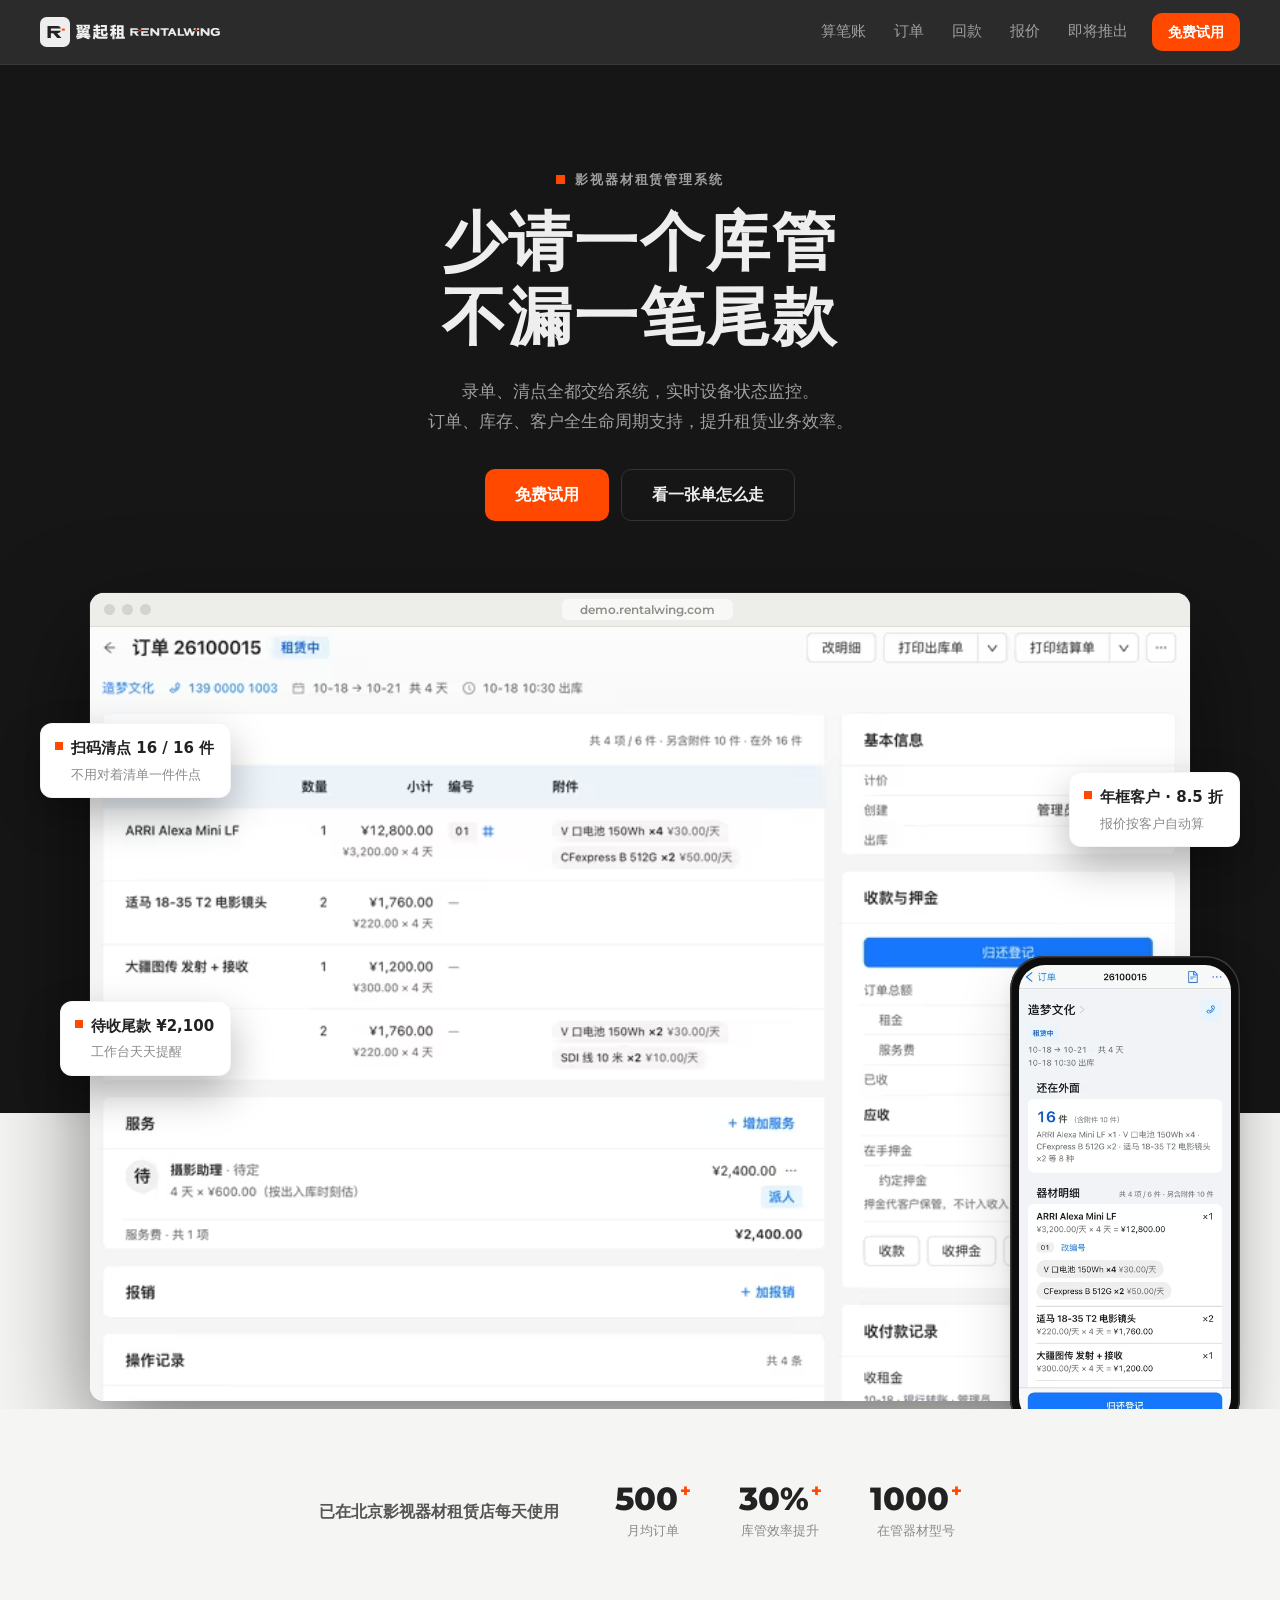
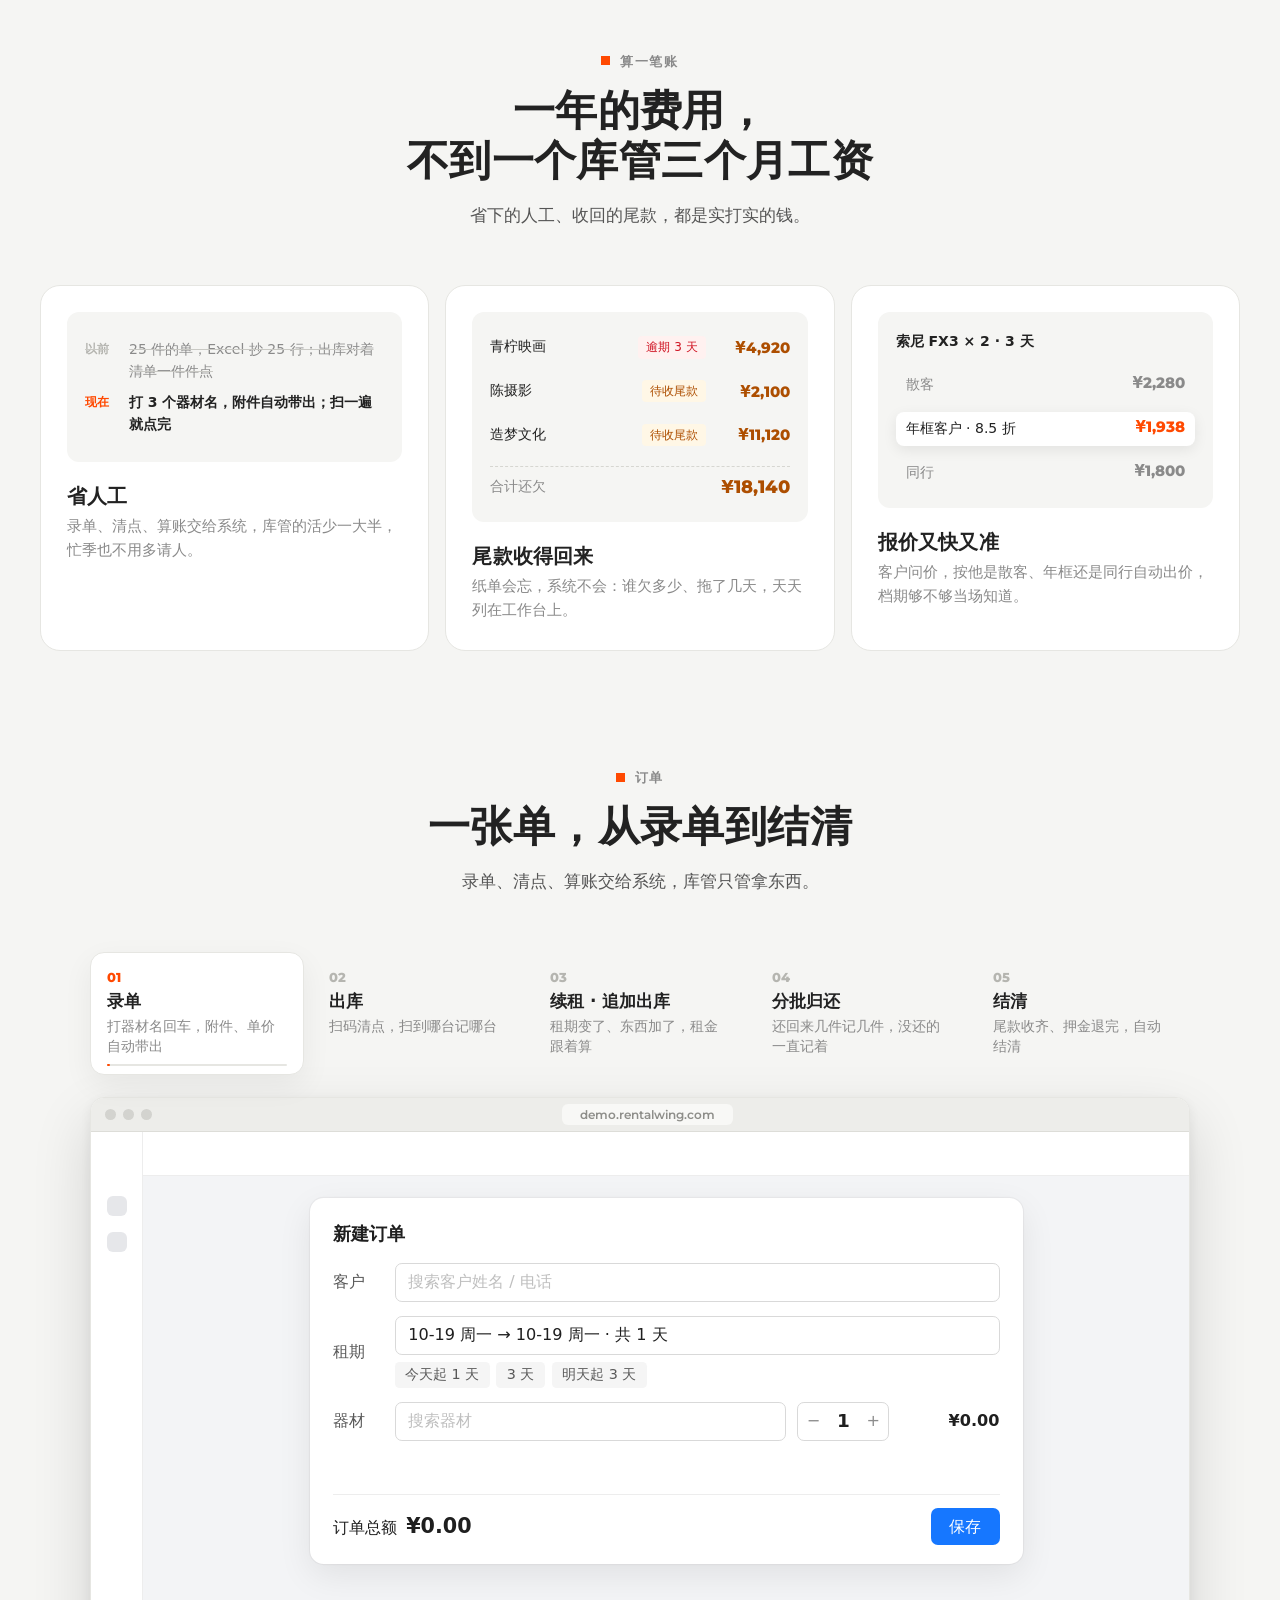
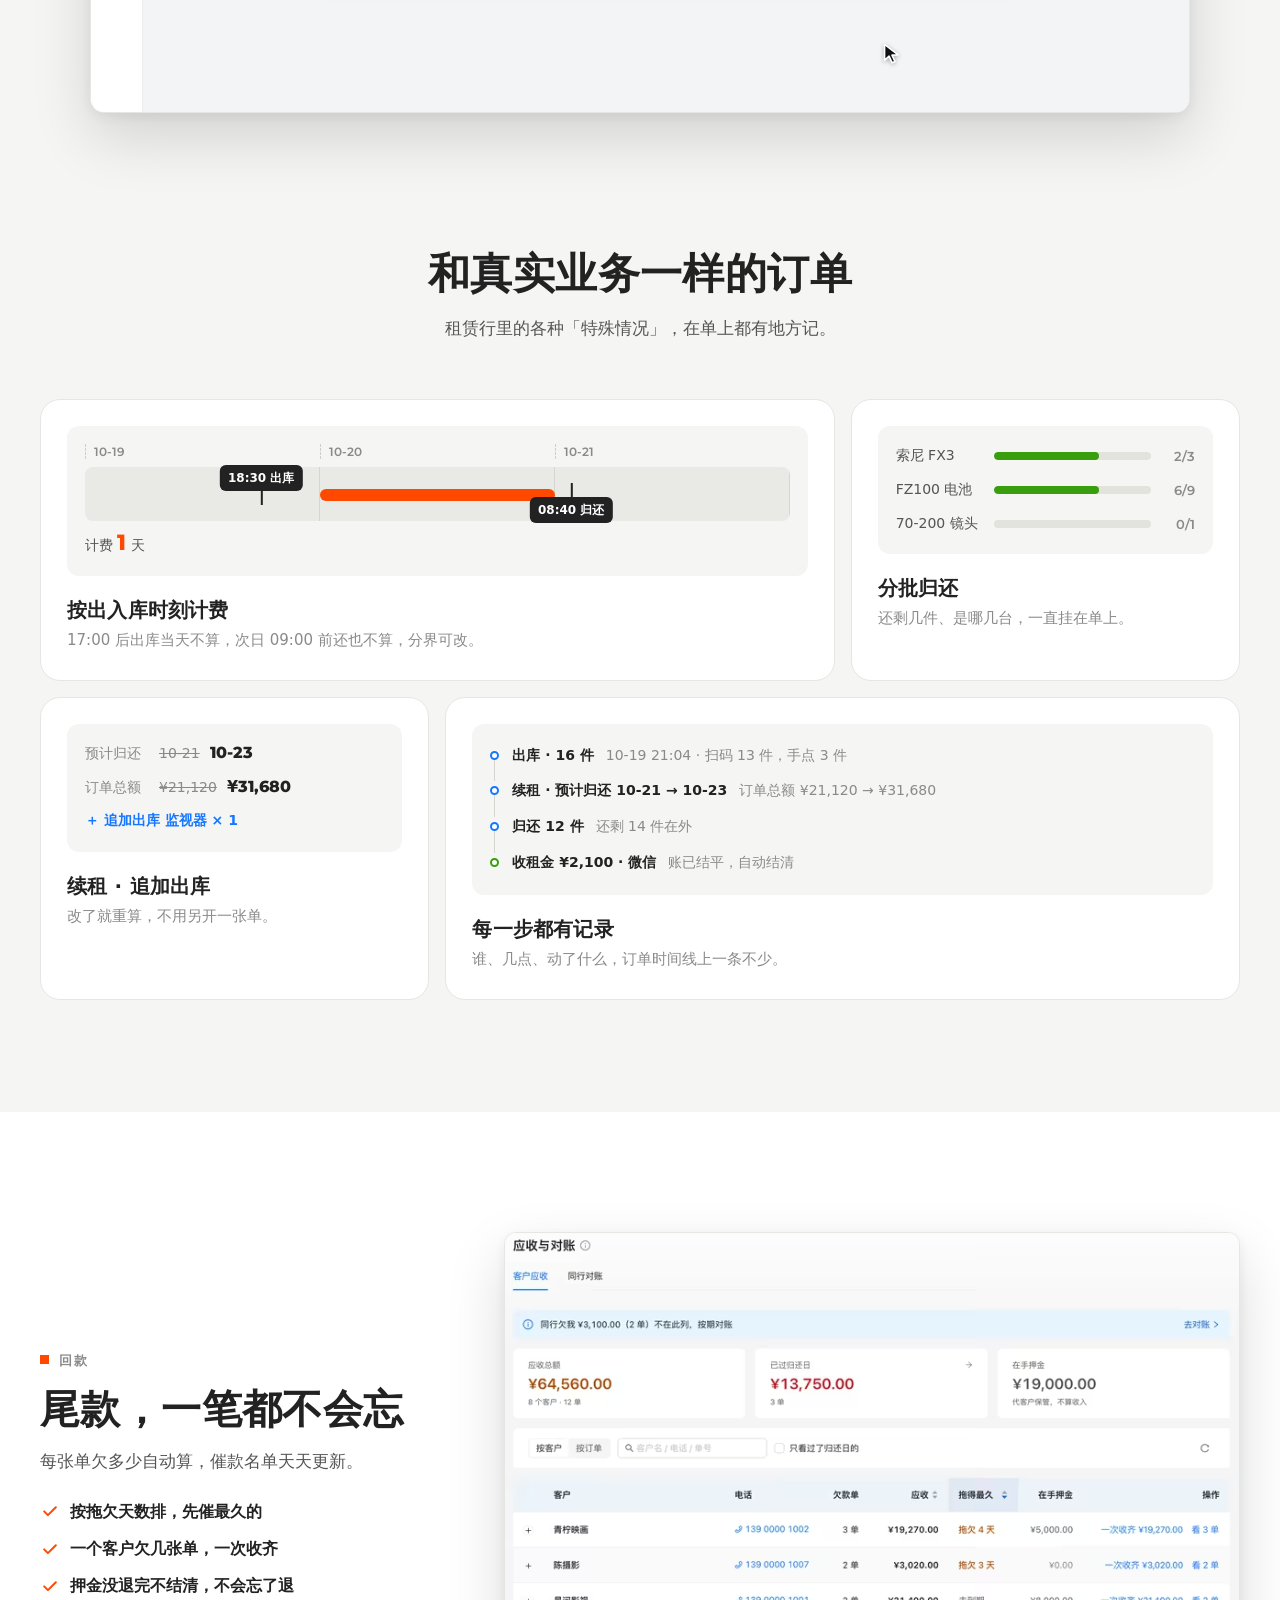
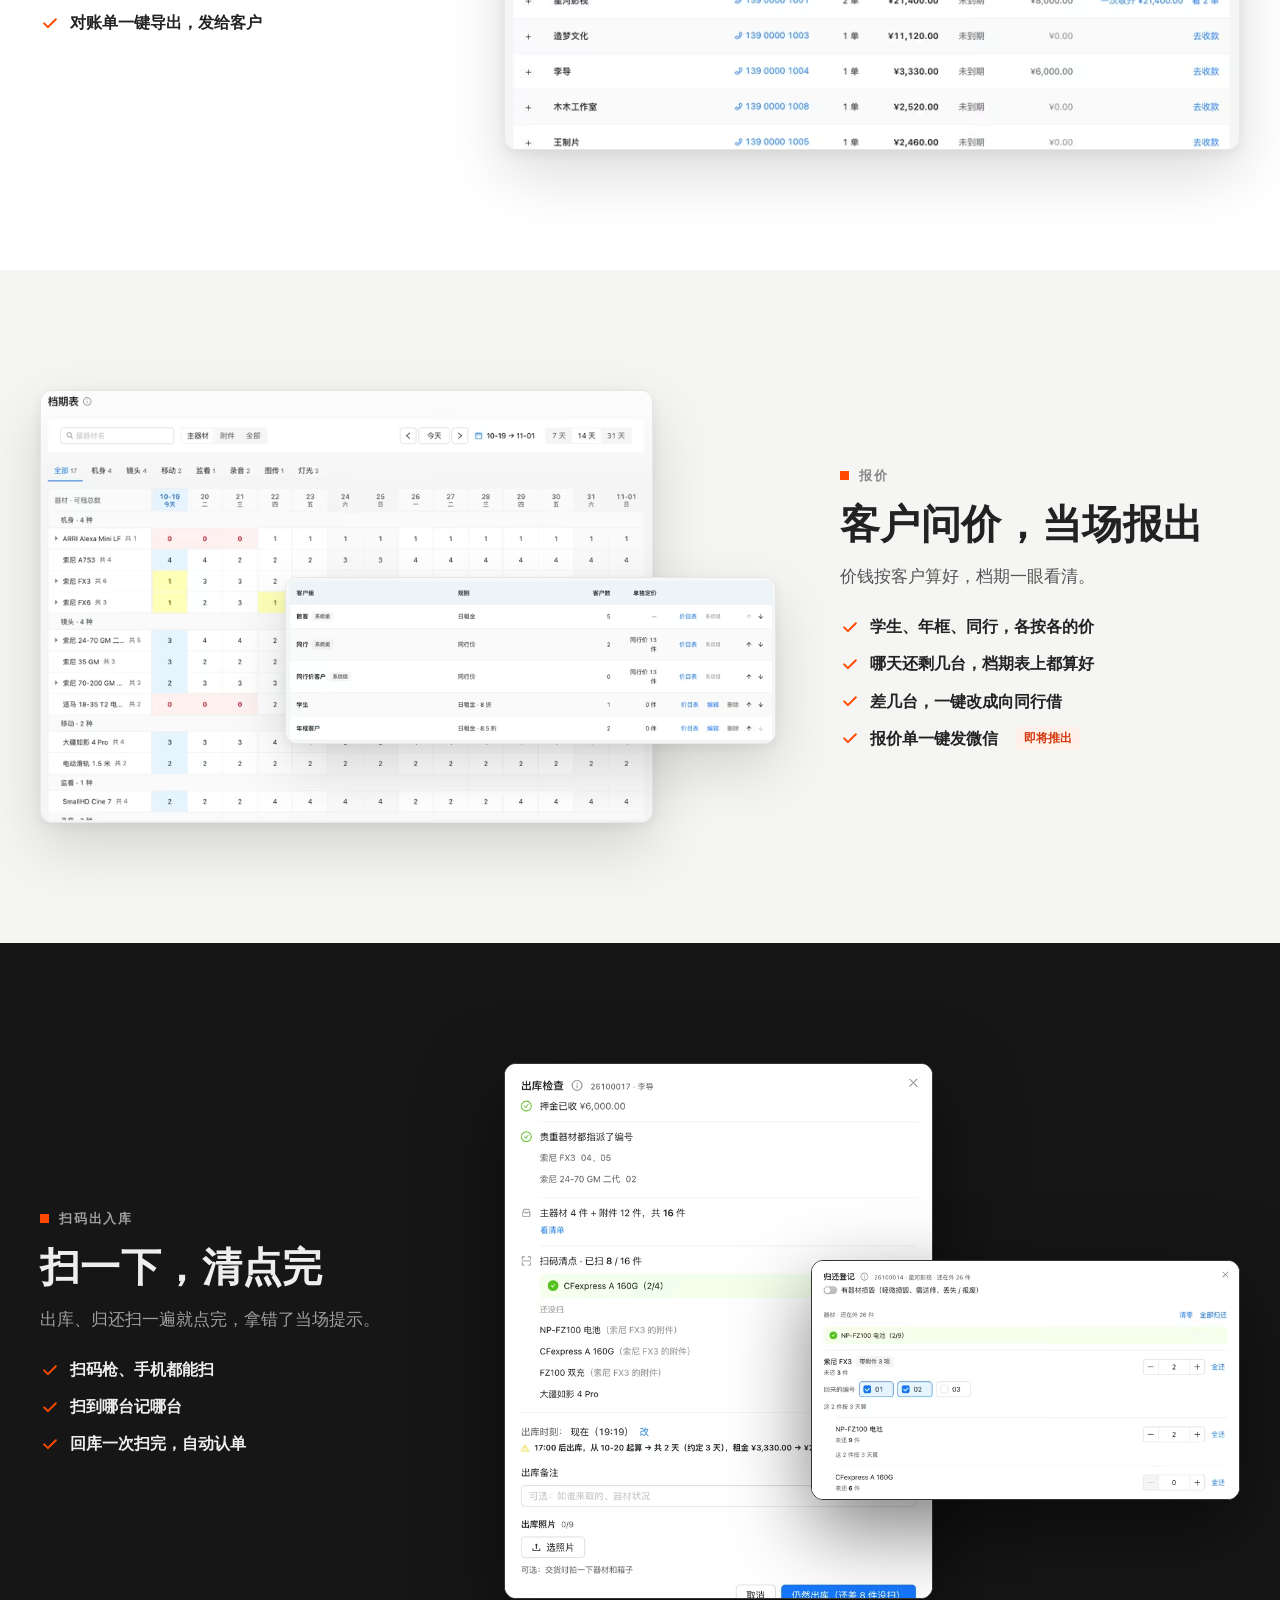
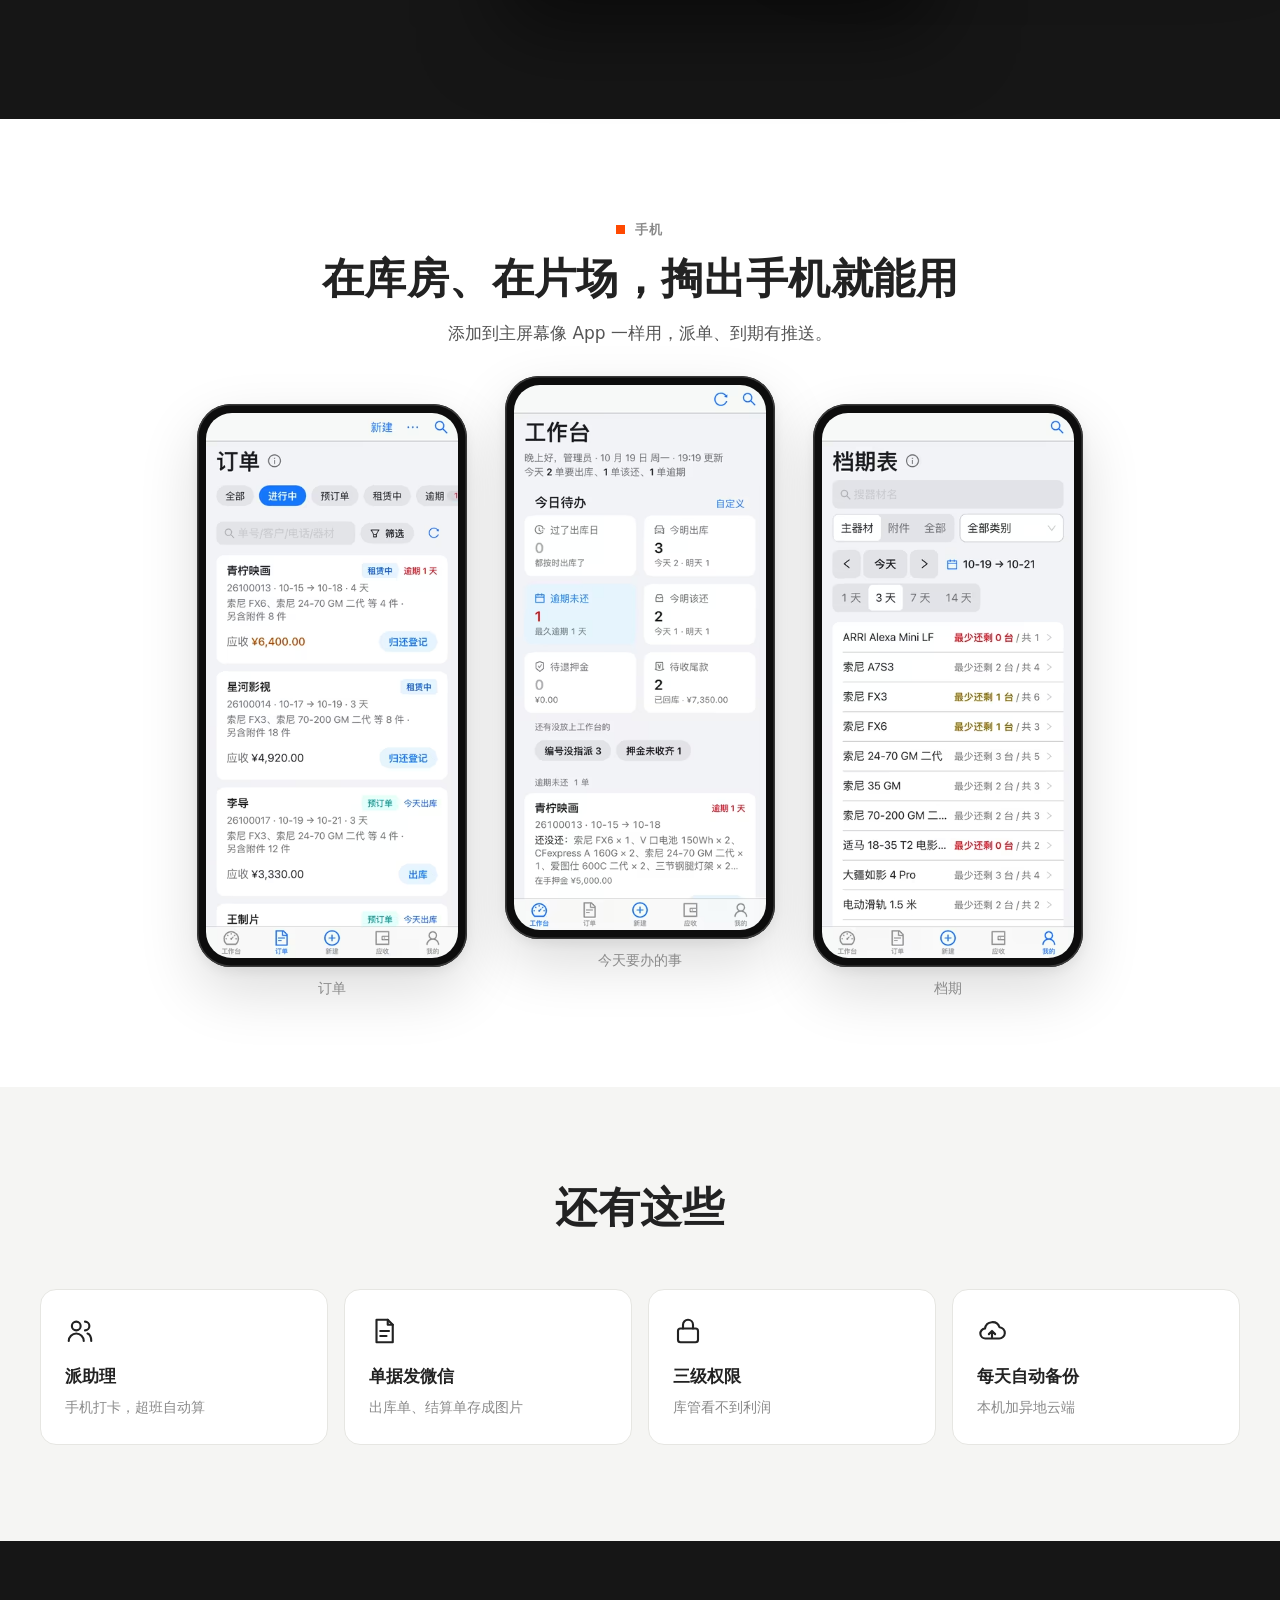
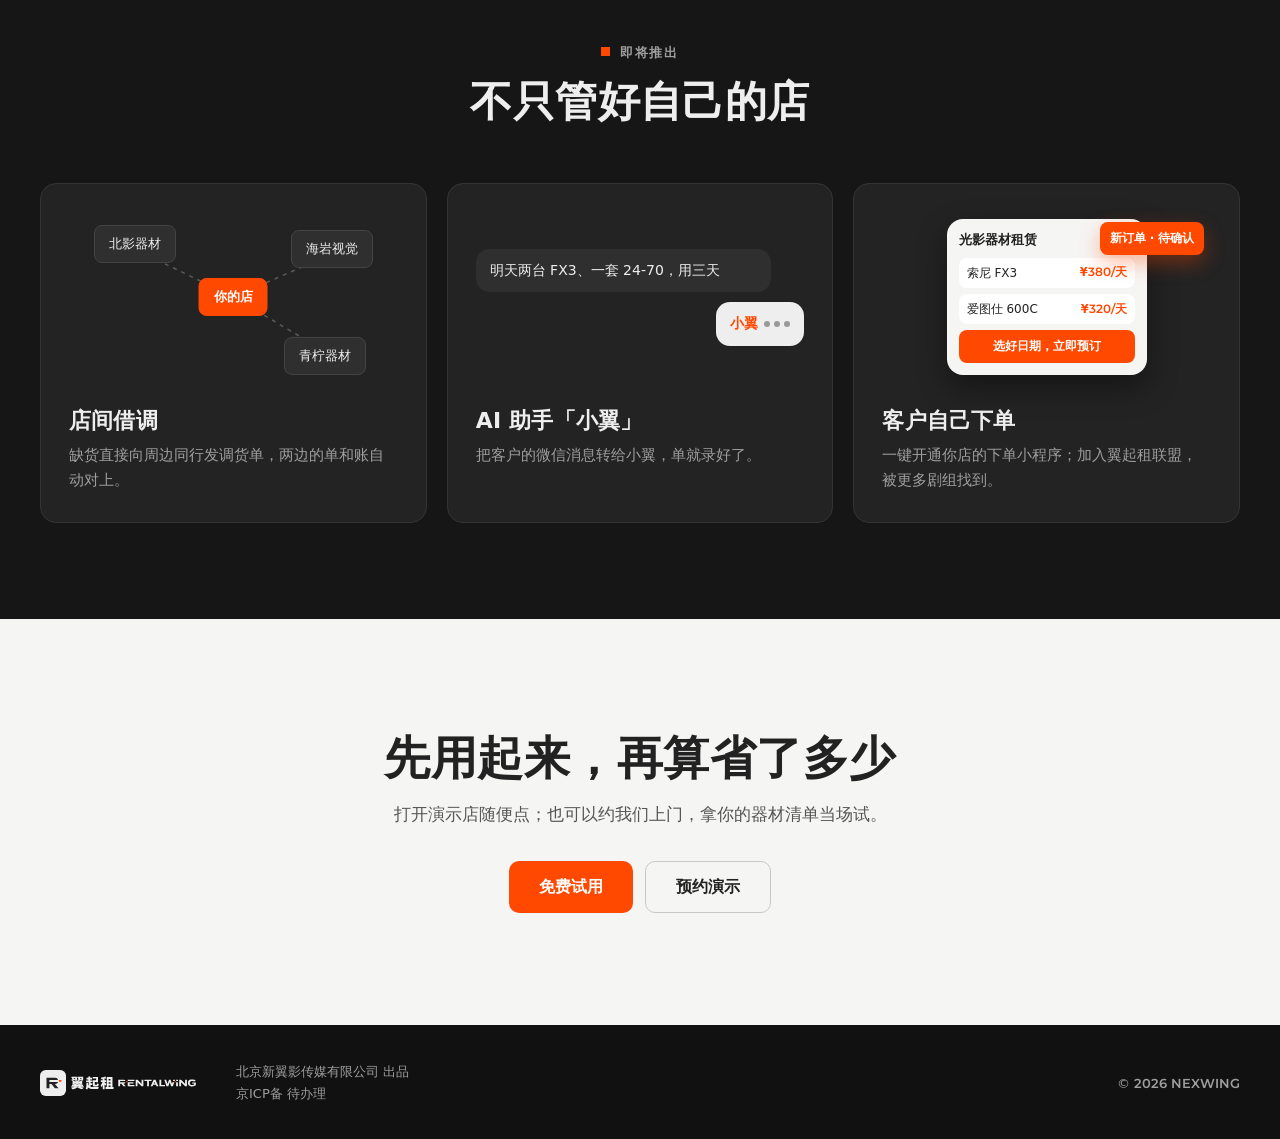
==== commit 76343cc3: "数字：月均订单 500+、库管效率提升 30%+、在管器材型号 1000+" ====
--- a/index.html
+++ b/index.html
@@ -102,9 +102,9 @@
     <div class="wrap proof__inner">
       <p>已在北京影视器材租赁店每天使用</p>
       <ul>
-        <li><strong>100<sup>+</sup></strong><span>首周订单</span></li>
-        <li><strong>25</strong><span>平均每单件数</span></li>
-        <li><strong>600<sup>+</sup></strong><span>在管器材型号</span></li>
+        <li><strong>500<sup>+</sup></strong><span>月均订单</span></li>
+        <li><strong>30%<sup>+</sup></strong><span>库管效率提升</span></li>
+        <li><strong>1000<sup>+</sup></strong><span>在管器材型号</span></li>
       </ul>
     </div>
   </section>
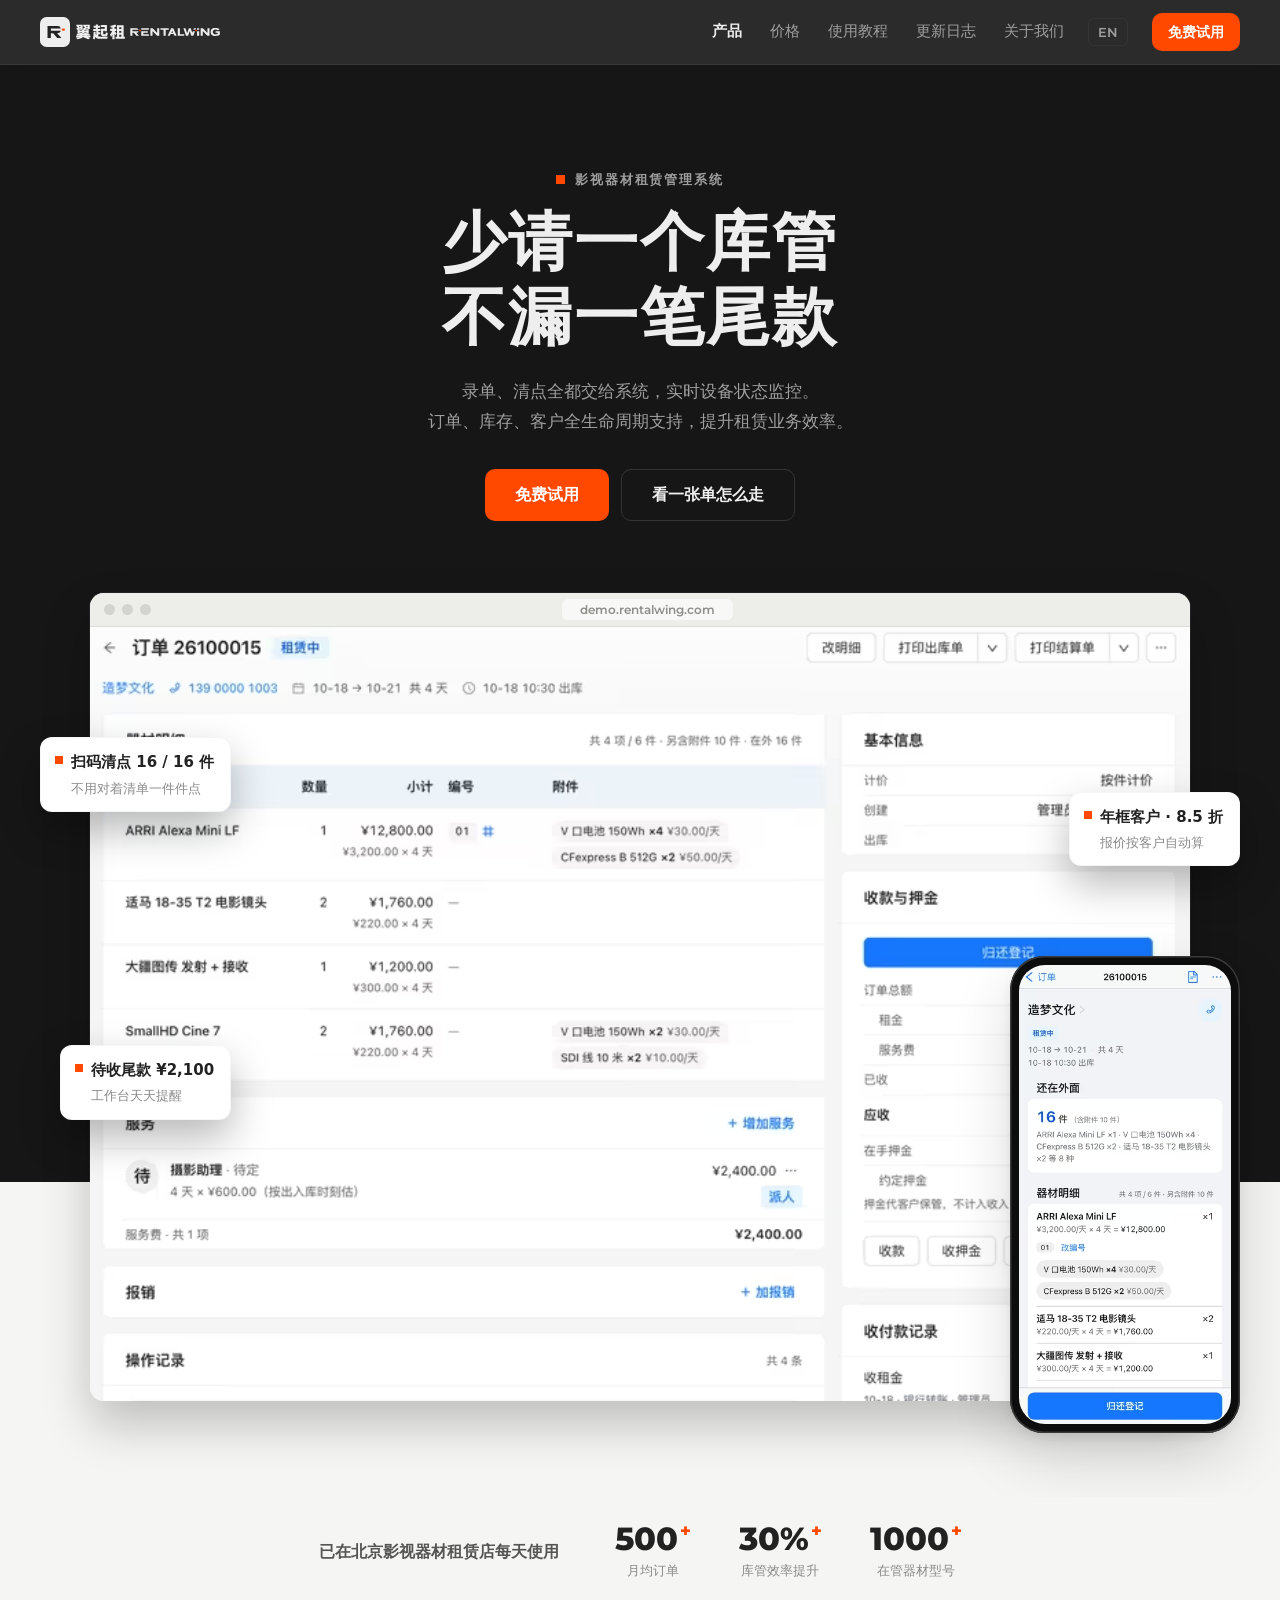
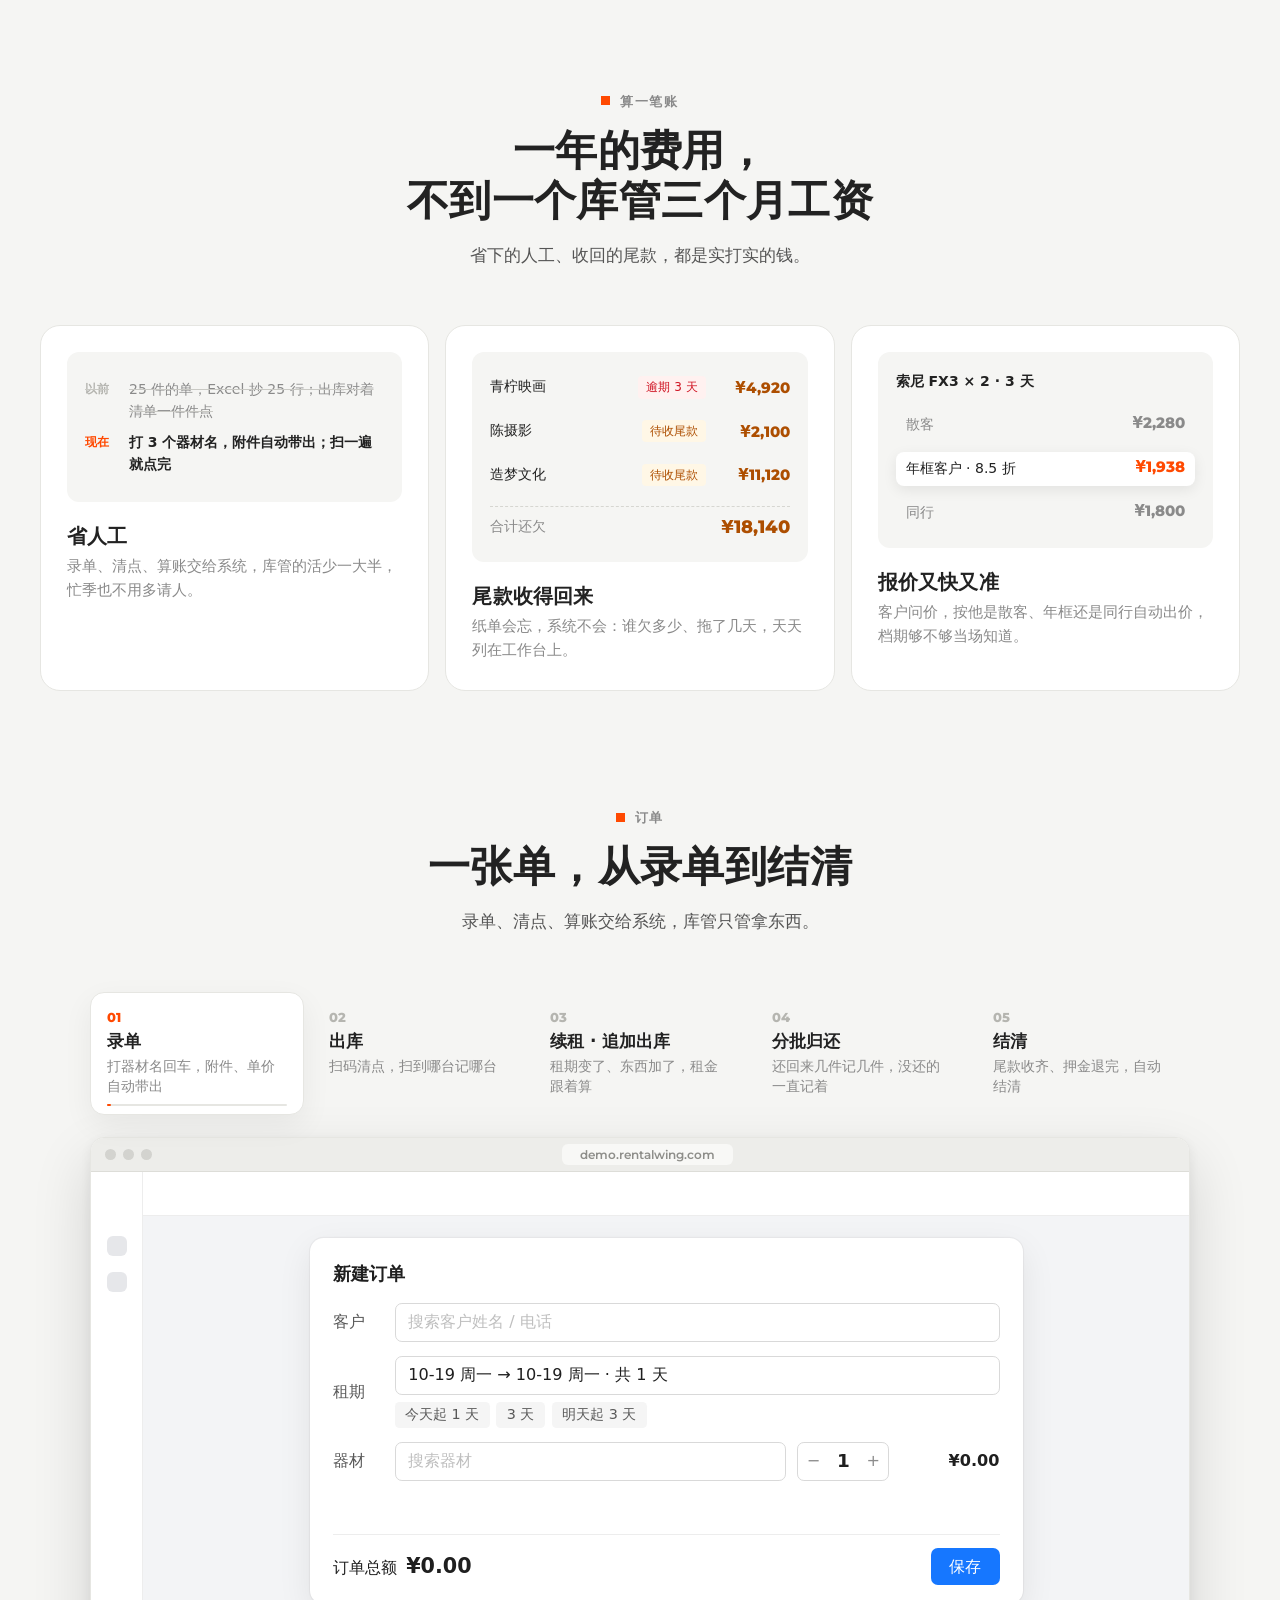
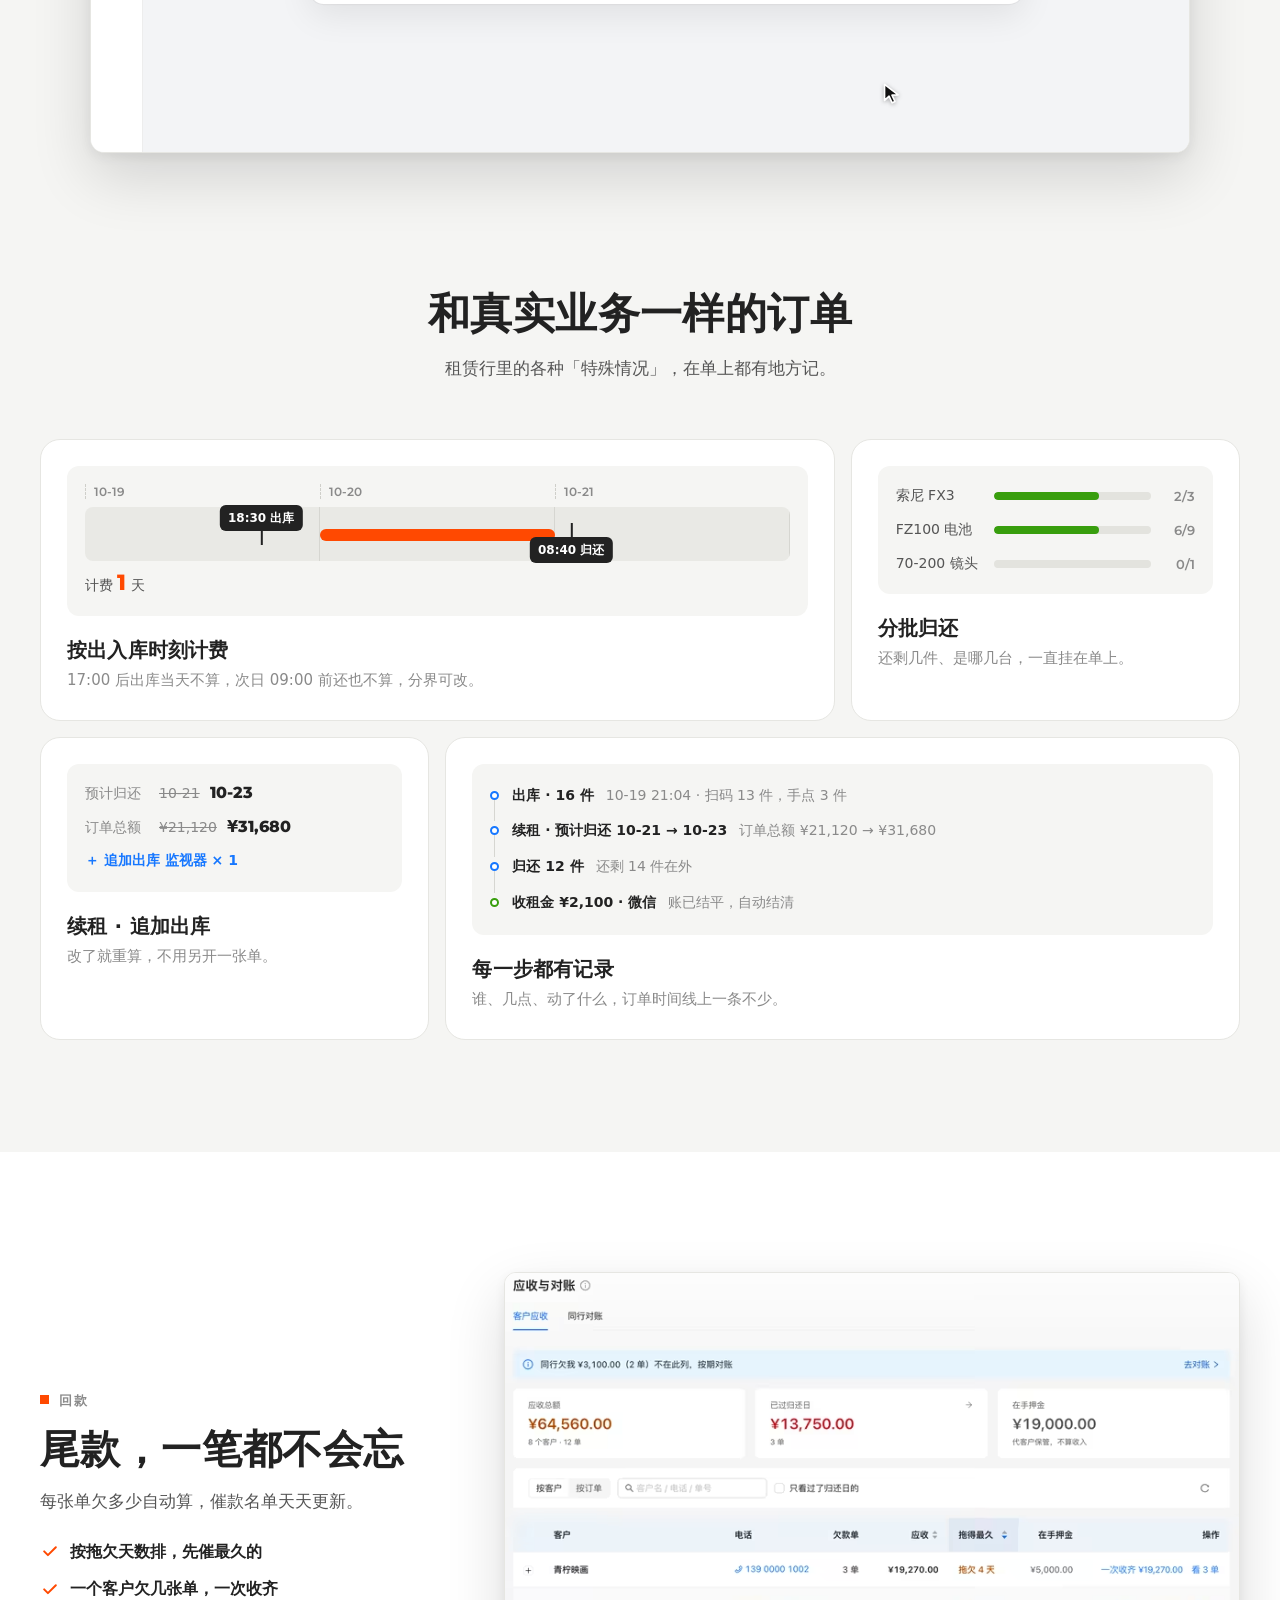
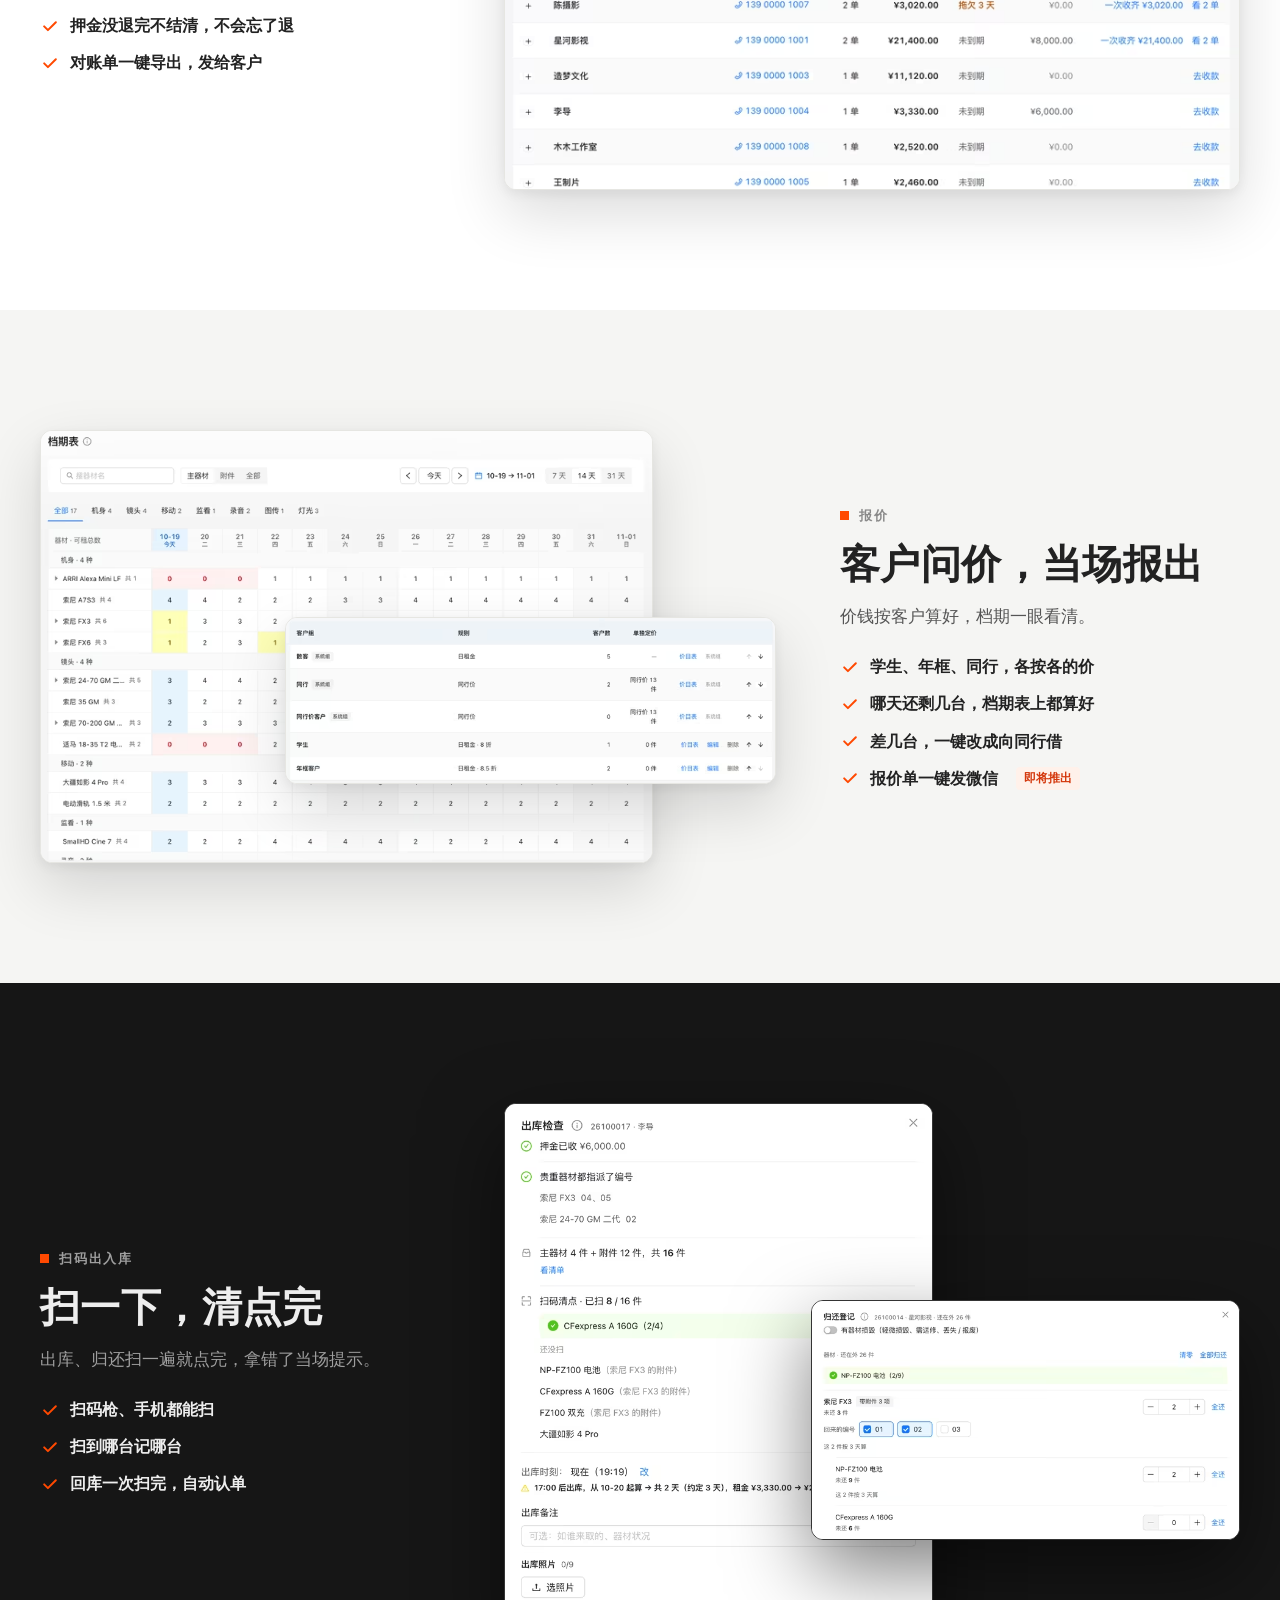
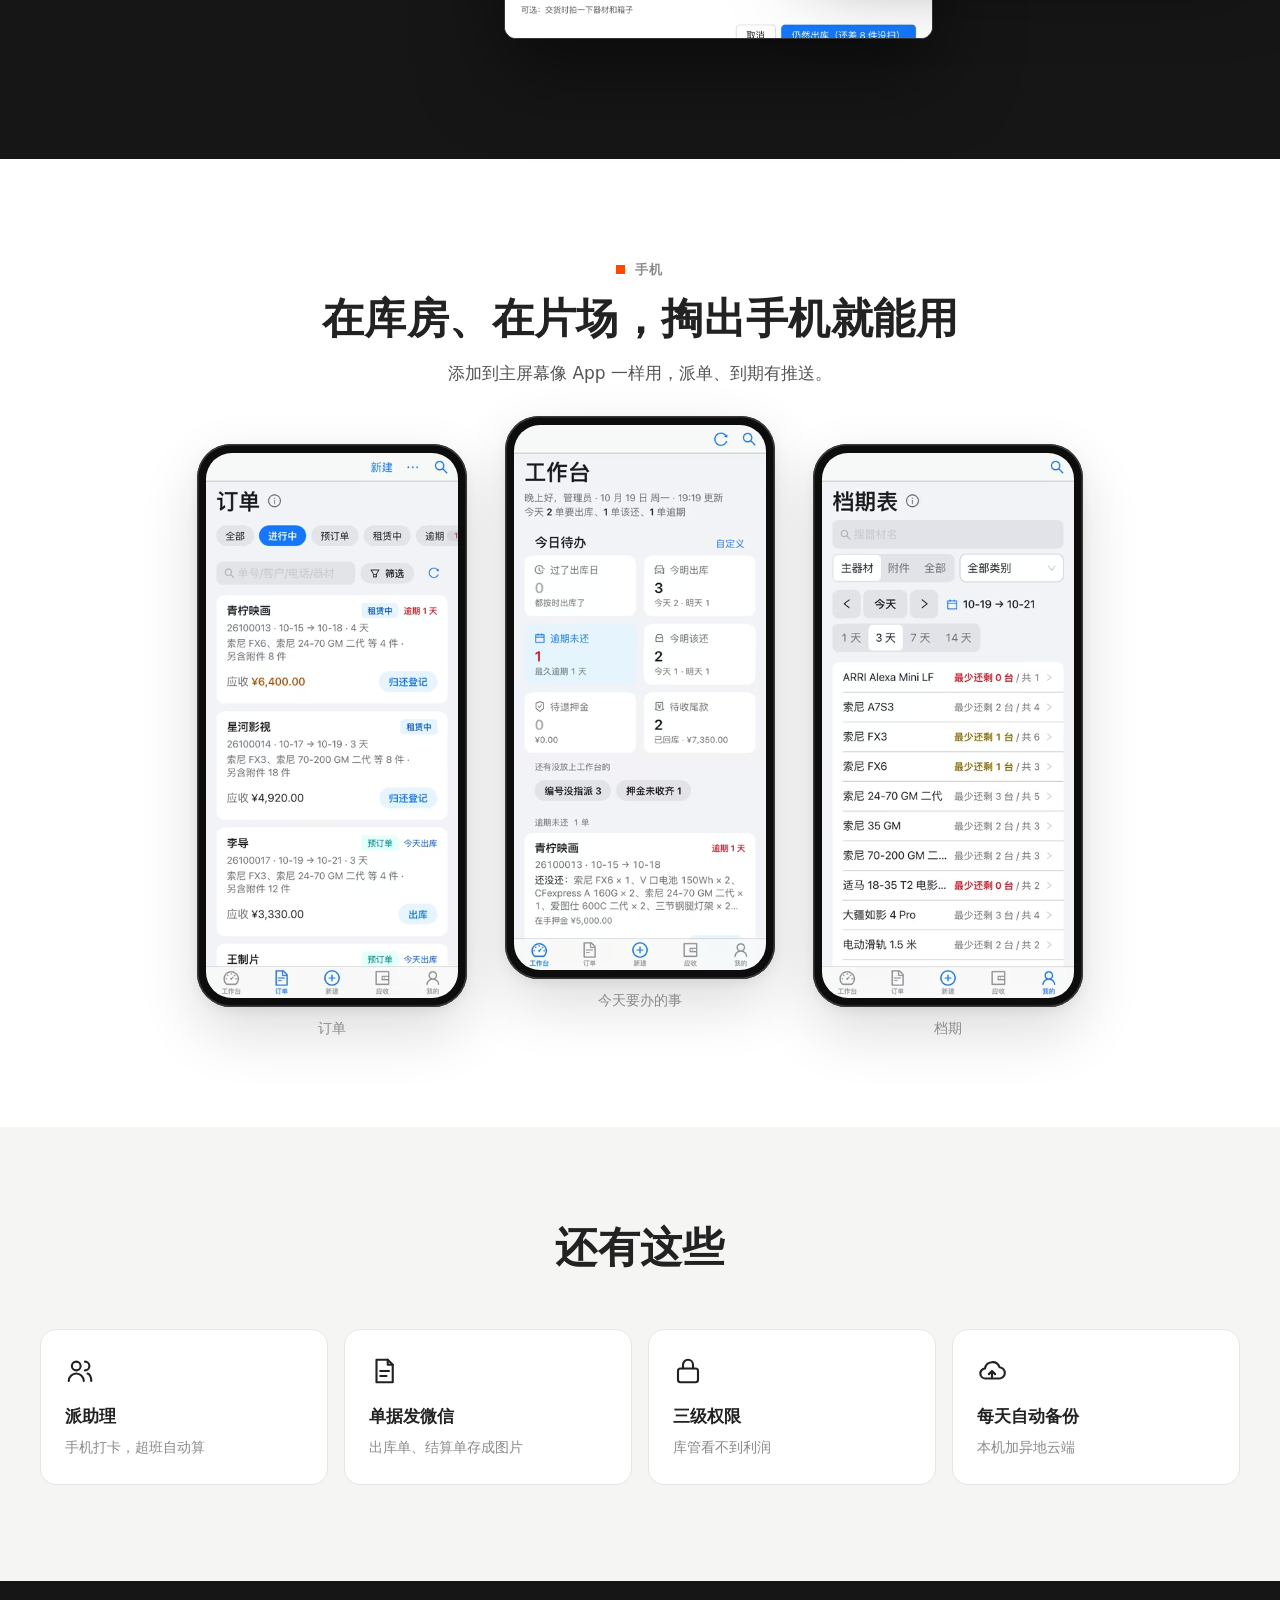
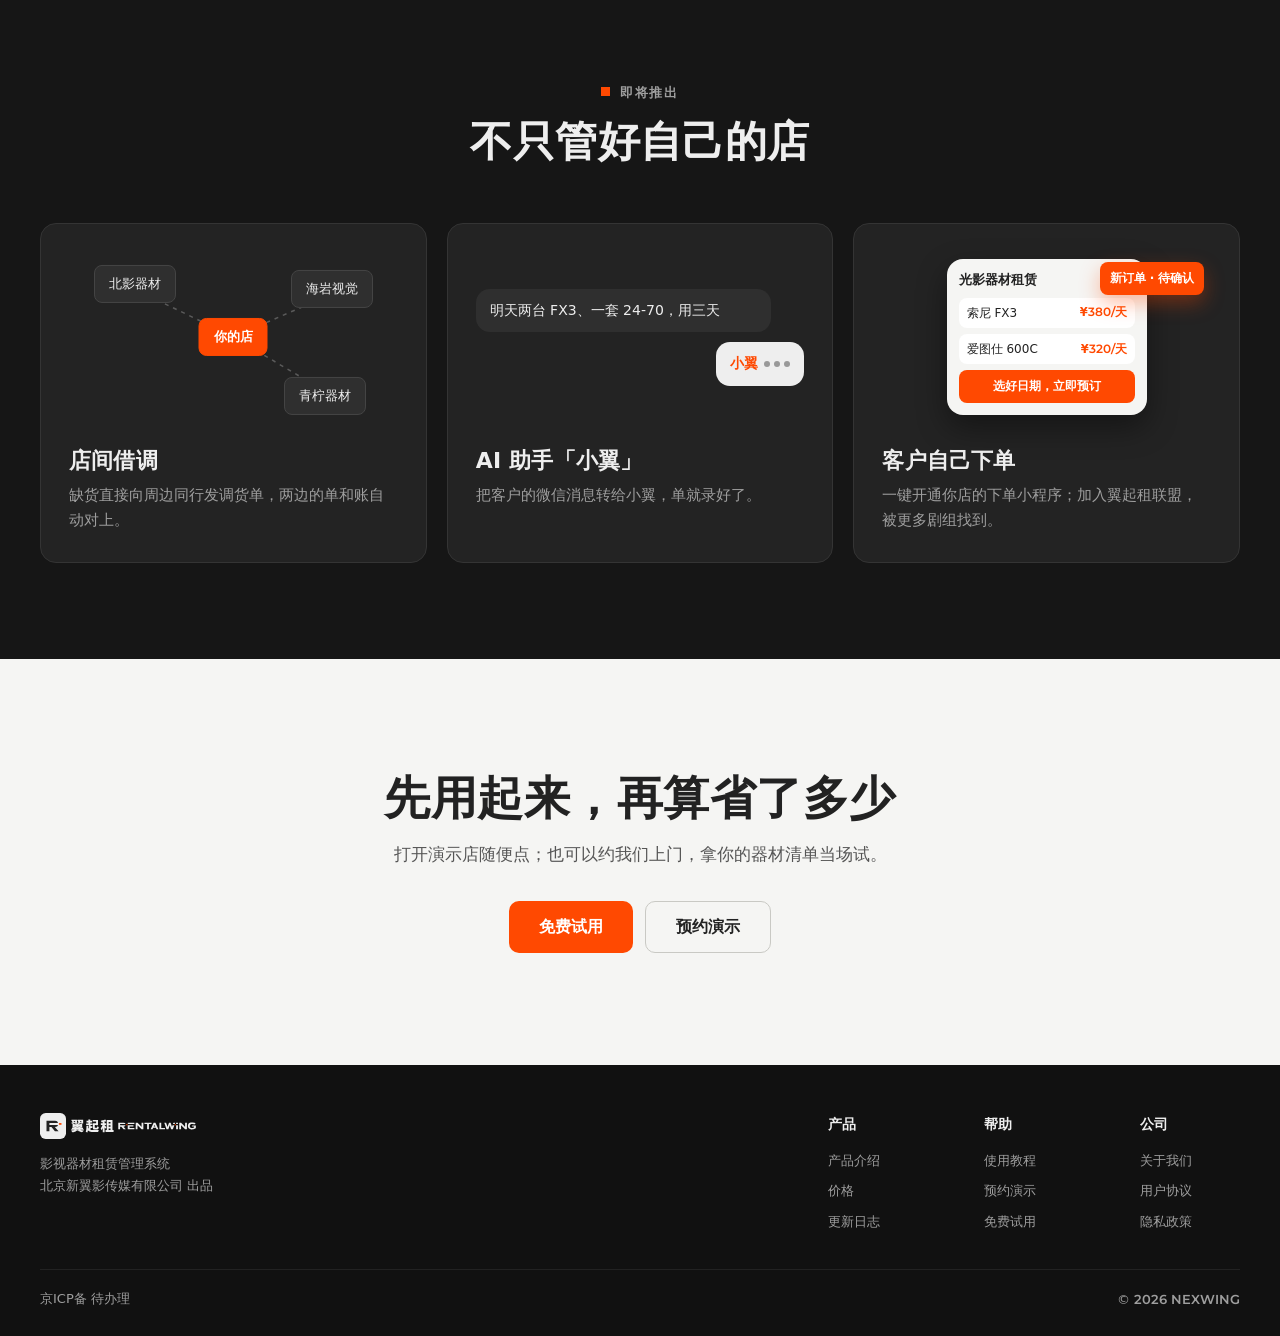
==== commit af943787: "官网：价格、教程、更新日志、关于我们、用户协议、隐私政策；英文站" ====
--- a/index.html
+++ b/index.html
@@ -5,6 +5,7 @@
   <meta name="viewport" content="width=device-width, initial-scale=1">
   <meta name="robots" content="noindex, nofollow">
   <title>翼起租 RENTALWING · 影视器材租赁管理系统</title>
+  <link rel="alternate" hreflang="en" href="en/index.html">
   <meta name="description" content="影视器材租赁店的管理系统：录单、出入库清点、对账交给系统，少请一个库管；尾款一笔不漏，客户问价当场报出。电脑手机都能用。">
   <meta name="theme-color" content="#161616">
   <link rel="icon" href="favicon.svg" type="image/svg+xml">
@@ -22,9 +23,11 @@
   <script>document.documentElement.classList.add('js')</script>
 </head>
 <body>
+<!-- 由 tools/build_site.py 从 site-src/ 生成，别直接改这个文件 -->
 
 <a class="skip" href="#main">跳到正文</a>
 
+<!-- @icons -->
 <!-- 线条图标（只定义一次，下面用 <use> 引用） -->
 <svg width="0" height="0" style="position:absolute" aria-hidden="true">
   <defs>
@@ -32,28 +35,34 @@
     <symbol id="i-sheet" viewBox="0 0 24 24"><path d="M6 3h9l4 4v14H6z"/><path d="M15 3v4h4M9 12h7M9 16h5"/></symbol>
     <symbol id="i-lock" viewBox="0 0 24 24"><rect x="4" y="10" width="16" height="11" rx="2"/><path d="M8 10V7a4 4 0 0 1 8 0v3"/></symbol>
     <symbol id="i-cloud" viewBox="0 0 24 24"><path d="M7 18a4 4 0 0 1-.6-8A6 6 0 0 1 18 9a4.5 4.5 0 0 1-.5 9z"/><path d="M12 12v5M9.5 14.5 12 12l2.5 2.5"/></symbol>
+    <symbol id="i-phone" viewBox="0 0 24 24"><rect x="6" y="2.5" width="12" height="19" rx="2.5"/><path d="M10.5 18.5h3"/></symbol>
+    <symbol id="i-chat" viewBox="0 0 24 24"><path d="M4 5h16v11H9l-5 4z"/></symbol>
     <symbol id="i-check" viewBox="0 0 24 24"><path d="M5 12.5l4.5 4.5L19 7.5"/></symbol>
   </defs>
 </svg>
-
+<!-- /@icons -->
+
+<!-- @header -->
 <header class="nav" data-nav>
   <div class="wrap nav__inner">
-    <a class="nav__logo" href="./" aria-label="翼起租 RENTALWING 首页">
+    <a class="nav__logo" href="index.html" aria-label="翼起租 RENTALWING 首页">
       <img src="assets/img/rentalwing-logo-inline-white.svg" alt="翼起租 RENTALWING" width="192" height="32">
     </a>
-    <nav class="nav__links" id="nav-links" aria-label="页面导航">
-      <a href="#why">算笔账</a>
-      <a href="#flow">订单</a>
-      <a href="#money">回款</a>
-      <a href="#quote">报价</a>
-      <a href="#next">即将推出</a>
+    <nav class="nav__links" id="nav-links" aria-label="网站导航">
+      <a href="index.html" data-key="home" aria-current="page">产品</a>
+      <a href="pricing.html" data-key="pricing">价格</a>
+      <a href="help.html" data-key="help">使用教程</a>
+      <a href="changelog.html" data-key="changelog">更新日志</a>
+      <a href="about.html" data-key="about">关于我们</a>
     </nav>
+    <a class="nav__lang" href="en/index.html" hreflang="en" lang="en" title="English">EN</a>
     <a class="btn btn--primary btn--sm nav__cta" href="#trial" data-trial>免费试用</a>
     <button class="nav__toggle" type="button" aria-controls="nav-links" aria-expanded="false" aria-label="打开菜单" data-nav-toggle>
       <span></span><span></span>
     </button>
   </div>
 </header>
+<!-- /@header -->
 
 <main id="main">
 
@@ -549,13 +558,25 @@
 
 </main>
 
+<!-- @footer -->
 <footer class="footer">
-  <div class="wrap footer__inner">
-    <img src="assets/img/rentalwing-logo-inline-white.svg" alt="翼起租 RENTALWING" width="168" height="28">
-    <p>北京新翼影传媒有限公司 出品<br>
+  <div class="wrap">
+    <div class="footer__top">
+      <div class="footer__brand">
+        <img src="assets/img/rentalwing-logo-inline-white.svg" alt="翼起租 RENTALWING" width="168" height="28">
+        <p>影视器材租赁管理系统<br>北京新翼影传媒有限公司 出品</p>
+      </div>
+      <nav class="footer__cols" aria-label="网站地图">
+        <div><h4>产品</h4><a href="index.html">产品介绍</a><a href="pricing.html">价格</a><a href="changelog.html">更新日志</a></div>
+        <div><h4>帮助</h4><a href="help.html">使用教程</a><a href="#contact" data-contact>预约演示</a><a href="#trial" data-trial>免费试用</a></div>
+        <div><h4>公司</h4><a href="about.html">关于我们</a><a href="terms.html">用户协议</a><a href="privacy.html">隐私政策</a></div>
+      </nav>
+    </div>
+    <div class="footer__bottom">
       <!-- TODO：备案号下来后替换，并链接到 https://beian.miit.gov.cn/ -->
-      <span>京ICP备 待办理</span></p>
-    <p class="footer__copy">© <span data-year>2026</span> NEXWING</p>
+      <span>京ICP备 待办理</span>
+      <span class="footer__copy">© <span data-year>2026</span> NEXWING</span>
+    </div>
   </div>
 </footer>
 
@@ -586,6 +607,7 @@
     </ul>
   </div>
 </dialog>
+<!-- /@footer -->
 
 <script src="assets/js/site.js" defer></script>
 </body>
--- a/assets/css/site.css
+++ b/assets/css/site.css
@@ -50,6 +50,11 @@
 .show-sm { display: none; }
 @media (max-width: 520px) { .show-sm { display: inline; } .hide-sm { display: none; } }
 
+/* 英文站：标题用 Montserrat，字距收紧（中文的 .03em 字距放在英文上太散） */
+:lang(en) h1, :lang(en) h2, :lang(en) h3, :lang(en) .proof strong { font-family: var(--latin); letter-spacing: -.01em; }
+:lang(en) .hero h1 { letter-spacing: -.015em; }
+:lang(en) .eyebrow { letter-spacing: .06em; }
+
 /* 滚到眼前才浮上来（只在有 JS 时；没 JS 直接显示） */
 .js [data-reveal] { opacity: 0; transform: translateY(28px); transition: opacity .7s var(--ease), transform .7s var(--ease); }
 .js [data-reveal].is-in { opacity: 1; transform: none; }
@@ -72,6 +77,8 @@
 .btn--primary:hover { background: #E84200; }
 .btn--ghost { border: 1.5px solid var(--night-line); color: var(--on-night); background: transparent; }
 .btn--ghost:hover { border-color: var(--on-night-muted); }
+.btn--line { border: 1.5px solid #C9C9C4; color: var(--ink); background: transparent; }
+.btn--line:hover { border-color: var(--ink); }
 
 .ticks { list-style: none; margin: 22px 0 0; padding: 0; display: grid; gap: 10px; }
 .ticks li { display: flex; align-items: center; gap: 10px; font-weight: 600; font-size: 16px; }
@@ -84,11 +91,14 @@
 .nav__logo img { height: 30px; width: auto; }
 .nav__links { display: flex; gap: 28px; margin-left: auto; }
 .nav__links a { color: var(--on-night-muted); text-decoration: none; font-size: 15px; }
-.nav__links a:hover { color: var(--on-night); }
+.nav__links a:hover, .nav__links a[aria-current] { color: var(--on-night); }
+.nav__links a[aria-current] { font-weight: 600; }
+.nav__lang { color: var(--on-night-muted); text-decoration: none; font: 600 13px var(--latin); padding: 5px 9px; border: 1px solid var(--night-line); border-radius: 6px; }
+.nav__lang:hover { color: var(--on-night); border-color: var(--on-night-muted); }
 .nav__toggle { display: none; }
 @media (max-width: 900px) {
   .nav__inner { gap: 12px; }
-  .nav__cta { margin-left: auto; }
+  .nav__lang { margin-left: auto; }
   .nav__toggle { display: inline-flex; flex-direction: column; justify-content: center; gap: 6px; width: 44px; height: 44px; padding: 0 11px; margin-right: -11px; background: none; border: 0; cursor: pointer; }
   .nav__toggle span { display: block; height: 2px; background: var(--on-night); transition: transform .2s; }
   .nav[data-open] .nav__toggle span:first-child { transform: translateY(4px) rotate(45deg); }
@@ -109,10 +119,11 @@
 .hero h1 { font-size: clamp(34px, 6vw, 64px); font-weight: 800; letter-spacing: .03em; line-height: 1.18; }
 .hero .lead { margin-top: 20px; font-size: clamp(14px, 1.5vw, 17px); line-height: 1.8; color: var(--on-night-muted); }
 .hero__actions { display: flex; justify-content: center; flex-wrap: wrap; gap: 12px; margin-top: 32px; }
-.hero__stage { position: relative; z-index: 1; margin-top: 56px; padding-bottom: 8px; }
+/* 底下留足地方：截图的阴影和压在右下角的手机都别被首屏的边裁掉 */
+.hero__stage { position: relative; z-index: 1; margin-top: 56px; padding-bottom: 96px; }
 @media (min-width: 980px) { .hero__stage { margin-top: 72px; } }
 
-.browser { border-radius: 14px; overflow: hidden; background: var(--white); box-shadow: 0 40px 100px rgba(0, 0, 0, .5), 0 0 0 1px rgba(255, 255, 255, .06); max-width: 1100px; margin: 0 auto; }
+.browser { border-radius: 14px; overflow: hidden; background: var(--white); box-shadow: 0 24px 48px rgba(0, 0, 0, .22), 0 0 0 1px rgba(255, 255, 255, .06); max-width: 1100px; margin: 0 auto; }
 .browser--light { box-shadow: var(--shadow); border: 1px solid var(--line); }
 .browser__bar { display: flex; align-items: center; gap: 7px; height: 34px; padding: 0 14px; background: #EDEDEA; border-bottom: 1px solid #DDDDD8; }
 .browser__bar i { width: 11px; height: 11px; border-radius: 50%; background: #D3D3CF; }
@@ -121,8 +132,8 @@
 .phone { position: relative; border-radius: 34px; padding: 9px; background: #0D0D0D; box-shadow: var(--shadow), inset 0 0 0 1.5px #3A3A3A; }
 .phone img { border-radius: 26px; }
 .phone figcaption { position: absolute; left: 0; right: 0; bottom: -34px; text-align: center; font-size: 14px; color: var(--muted); }
-.phone--hero { position: absolute; right: max(var(--gutter), calc(50% - 600px)); bottom: -24px; width: clamp(150px, 19vw, 230px); }
-@media (max-width: 640px) { .phone--hero { width: 34%; right: 8px; bottom: -12px; border-radius: 22px; padding: 5px; } .phone--hero img { border-radius: 18px; } .browser__bar { height: 24px; } .browser__bar i { width: 8px; height: 8px; } .browser__bar span { display: none; } }
+.phone--hero { position: absolute; right: max(var(--gutter), calc(50% - 600px)); bottom: 64px; width: clamp(150px, 19vw, 230px); }
+@media (max-width: 640px) { .hero__stage { padding-bottom: 48px; } .phone--hero { width: 34%; right: 8px; bottom: 32px; border-radius: 22px; padding: 5px; } .phone--hero img { border-radius: 18px; } .browser__bar { height: 24px; } .browser__bar i { width: 8px; height: 8px; } .browser__bar span { display: none; } }
 
 /* 首屏截图旁边浮着的三张小卡：一张单上会发生的事（依次弹出、轻轻上下浮） */
 .pops { list-style: none; margin: 0; padding: 0; position: absolute; inset: 0; pointer-events: none; }
@@ -142,7 +153,7 @@
 @media (max-width: 980px) { .pops { display: none; } }
 
 /* ---------- 在用 ---------- */
-.proof { padding: 72px 0 8px; }
+.proof { padding: 24px 0 8px; }
 .proof__inner { display: flex; flex-wrap: wrap; align-items: center; justify-content: center; gap: 18px 56px; text-align: center; }
 .proof p { color: var(--ink-2); font-weight: 600; }
 .proof ul { list-style: none; margin: 0; padding: 0; display: flex; gap: 48px; }
@@ -260,7 +271,7 @@
 [data-k="status"].is-swap { animation: d-pop .45s var(--ease); }
 @keyframes d-pop { 0% { transform: scale(.8); opacity: 0; } 100% { transform: none; opacity: 1; } }
 
-.d-field { display: grid; grid-template-columns: 44px 1fr; gap: 10px; align-items: center; }
+.d-field { display: grid; grid-template-columns: minmax(44px, auto) 1fr; gap: 10px; align-items: center; }
 .d-field--top { align-items: start; }
 .d-field--top > label { padding-top: 6px; }
 .d-field > label { color: #595959; }
@@ -375,7 +386,7 @@
   .demo__bg { display: none; }
   .scene { inset: 0; padding: 12px; }
   .d-panel { padding: 14px 14px 12px; gap: 10px; }
-  .d-field { grid-template-columns: 36px 1fr; gap: 8px; }
+  .d-field { grid-template-columns: minmax(36px, auto) 1fr; gap: 8px; }
   .d-line { grid-template-columns: 1fr auto; }
   .d-line .d-sub { grid-column: 1 / -1; text-align: left; font-size: 12.5px; color: #595959; }
   .d-title .d-mini { display: none; }
@@ -476,6 +487,7 @@
   .show--rev .show__text { order: 2; }
 }
 .show h2 { font-size: clamp(28px, 3.4vw, 40px); font-weight: 800; white-space: nowrap; }
+:lang(en) .show h2 { white-space: normal; }   /* 英文标题长，让它折行 */
 @media (max-width: 420px) { .show h2 { white-space: normal; } }
 .show__text > p:not(.eyebrow) { margin-top: 14px; font-size: 17px; color: var(--ink-2); }
 .show--dark .show__text > p:not(.eyebrow) { color: var(--on-night-muted); }
@@ -571,10 +583,16 @@
 
 /* ---------- 页脚 ---------- */
 .footer { background: #111; color: var(--on-night-muted); font-size: 13px; }
-.footer__inner { display: flex; flex-wrap: wrap; align-items: center; gap: 16px 40px; padding-top: 36px; padding-bottom: 36px; }
-.footer__inner img { height: 26px; width: auto; }
-.footer__copy { margin-left: auto; font-family: var(--latin); }
-@media (max-width: 640px) { .footer__copy { margin-left: 0; } }
+.footer__top { display: flex; flex-wrap: wrap; justify-content: space-between; gap: 32px 48px; padding: 48px 0 32px; }
+.footer__brand img { height: 26px; width: auto; }
+.footer__brand p { margin-top: 14px; line-height: 1.7; }
+.footer__cols { display: grid; grid-template-columns: repeat(3, minmax(100px, auto)); gap: 24px 56px; }
+.footer__cols h4 { margin: 0 0 10px; color: var(--on-night); font-size: 14px; }
+.footer__cols a { display: block; padding: 4px 0; text-decoration: none; }
+.footer__cols a:hover { color: var(--on-night); }
+.footer__bottom { display: flex; flex-wrap: wrap; justify-content: space-between; gap: 8px 24px; padding: 18px 0 28px; border-top: 1px solid #222; }
+.footer__copy { font-family: var(--latin); }
+@media (max-width: 640px) { .footer__cols { grid-template-columns: repeat(3, 1fr); gap: 16px; width: 100%; } }
 
 /* ---------- 弹窗（试用、预约演示） ---------- */
 .modal { width: min(440px, calc(100% - 32px)); border: 0; border-radius: 18px; padding: 30px 28px 26px; color: var(--ink); background: var(--white); box-shadow: 0 30px 80px rgba(0, 0, 0, .35); }
@@ -594,6 +612,118 @@
 .contact span { display: block; font-size: 12px; font-weight: 400; color: var(--muted); }
 @media (max-width: 420px) { .contact { flex-direction: column; align-items: flex-start; } }
 
+
+/* =================== 子页面（价格、教程、更新日志、关于我们、用户协议、隐私政策） =================== */
+.page-hero { background: var(--night); color: var(--on-night); padding: 72px 0 64px; }
+.page-hero h1 { font-size: clamp(30px, 4.6vw, 48px); font-weight: 800; letter-spacing: .02em; }
+.page-hero .lead { margin-top: 14px; color: var(--on-night-muted); font-size: 16px; max-width: 640px; }
+@media (max-width: 640px) { .page-hero { padding: 48px 0 40px; } }
+
+/* 价格 */
+.pricing { padding: 64px 0 24px; }
+.pricing__inner { display: grid; grid-template-columns: 1fr 1fr; gap: 24px; align-items: start; }
+@media (max-width: 900px) { .pricing__inner { grid-template-columns: 1fr; max-width: 560px; margin: 0 auto; } }
+.plan, .calc { background: var(--white); border: 1px solid var(--line); border-radius: 20px; padding: 32px; }
+.plan { box-shadow: var(--shadow); }
+.plan__name { font-weight: 700; color: var(--orange); }
+.plan__price { margin-top: 10px; display: flex; align-items: baseline; gap: 8px; }
+.plan__price b { font: 800 44px/1 var(--latin); }
+.plan__price span { color: var(--ink-2); }
+.plan__note { margin-top: 8px; color: var(--muted); font-size: 14px; }
+.plan .btn { margin-top: 12px; }
+.plan .btn--primary { margin-top: 24px; }
+.plan .ticks { margin-top: 26px; }
+.plan .ticks li { align-items: flex-start; font-weight: 500; font-size: 15px; }
+.plan .ticks svg { margin-top: 3px; }
+.calc h2 { font-size: 26px; font-weight: 800; }
+.calc__row { display: flex; align-items: center; justify-content: space-between; gap: 16px; margin-top: 18px; font-weight: 600; }
+.calc__step { display: inline-flex; align-items: center; border: 1px solid var(--line); border-radius: 10px; overflow: hidden; }
+.calc__step button { width: 44px; height: 44px; border: 0; background: var(--paper); font-size: 20px; cursor: pointer; color: var(--ink); }
+.calc__step input, .calc__money { width: 72px; height: 44px; border: 0; text-align: center; font: 700 18px var(--latin); color: var(--ink); background: #fff; -moz-appearance: textfield; }
+.calc__money { width: 140px; border: 1px solid var(--line); border-radius: 10px; }
+.calc input::-webkit-outer-spin-button, .calc input::-webkit-inner-spin-button { -webkit-appearance: none; margin: 0; }
+.calc__out { margin-top: 24px; padding: 20px; border-radius: 14px; background: var(--orange-soft); }
+.calc__big { margin-top: 4px !important; font: 800 40px/1.2 var(--latin); color: #D4380D; }
+.calc__per { font-size: 16px; font-weight: 600; color: var(--ink-2); }
+.calc__sub { margin-top: 6px; font-size: 13px; color: var(--ink-2); }
+.calc__foot { margin-top: 14px; font-size: 12px; color: var(--muted); }
+
+.faq { padding: 72px 0 24px; }
+.faq__list { max-width: 820px; margin: 0 auto; display: grid; gap: 10px; }
+.faq details { background: var(--white); border: 1px solid var(--line); border-radius: 14px; padding: 0 22px; }
+.faq summary { cursor: pointer; list-style: none; padding: 18px 0; font-weight: 700; display: flex; justify-content: space-between; gap: 12px; }
+.faq summary::-webkit-details-marker { display: none; }
+.faq summary::after { content: "+"; font: 400 22px/1 var(--latin); color: var(--muted); }
+.faq details[open] summary::after { content: "−"; }
+.faq details p { padding: 0 0 18px; color: var(--ink-2); }
+.faq a, .prose a { color: #D4380D; }
+
+/* 教程 */
+.help { padding: 56px 0 96px; }
+.help__inner { display: grid; grid-template-columns: 200px 1fr; gap: 48px; align-items: start; }
+.help__toc { position: sticky; top: 88px; display: grid; gap: 2px; }
+.help__toc-title { font-size: 12px; color: var(--muted); letter-spacing: .1em; margin-bottom: 8px !important; }
+.help__toc a { padding: 6px 12px; border-radius: 8px; text-decoration: none; color: var(--ink-2); font-size: 15px; }
+.help__toc a:hover { background: var(--white); color: var(--ink); }
+.help__body { display: grid; gap: 20px; min-width: 0; }
+.guide { background: var(--white); border: 1px solid var(--line); border-radius: 20px; padding: 32px 36px; scroll-margin-top: 84px; }
+.guide h2 { font-size: 24px; font-weight: 800; margin-bottom: 14px; }
+.guide > p { color: var(--ink-2); }
+.steps { margin: 14px 0 0; padding: 0; list-style: none; counter-reset: s; display: grid; gap: 12px; }
+.steps li { position: relative; padding-left: 38px; line-height: 1.7; counter-increment: s; }
+.steps li::before { content: counter(s); position: absolute; left: 0; top: 1px; width: 26px; height: 26px; border-radius: 50%; background: var(--ink); color: #fff; font: 700 13px/26px var(--latin); text-align: center; }
+.tip { margin-top: 16px !important; padding: 12px 16px; border-radius: 10px; background: var(--orange-soft); color: var(--ink-2); font-size: 14px; }
+.guide .shot { margin-top: 22px; }
+.guide .shot--narrow { max-width: 420px; }
+@media (max-width: 900px) {
+  .help__inner { grid-template-columns: 1fr; gap: 20px; }
+  .help__toc { position: static; display: flex; flex-wrap: wrap; gap: 6px; }
+  .help__toc-title { width: 100%; margin-bottom: 0 !important; }
+  .help__toc a { background: var(--white); border: 1px solid var(--line); font-size: 14px; }
+  .guide { padding: 24px 20px; }
+}
+
+/* 更新日志 */
+.changelog { padding: 64px 0 96px; }
+.log { list-style: none; margin: 0 auto; padding: 0; max-width: 860px; }
+.log__item { display: grid; grid-template-columns: 140px 1fr; gap: 24px; padding: 28px 0; border-bottom: 1px solid var(--line); }
+.log__head b { display: block; font: 800 30px/1 var(--latin); }
+.log__head time { display: block; margin-top: 8px; font: 600 13px var(--latin); color: var(--muted); }
+.log__item--new .log__head b { color: var(--orange); }
+.log__body h3 { font-size: 20px; }
+.log__body ul { margin: 10px 0 0; padding-left: 20px; color: var(--ink-2); display: grid; gap: 6px; }
+@media (max-width: 640px) { .log__item { grid-template-columns: 1fr; gap: 10px; } .log__head { display: flex; align-items: baseline; gap: 12px; } .log__head time { margin: 0; } }
+
+/* 关于我们 */
+.about { padding: 72px 0 40px; }
+.about__inner { display: grid; grid-template-columns: 1fr 340px; gap: 56px; align-items: start; }
+@media (max-width: 900px) { .about__inner { grid-template-columns: 1fr; gap: 32px; } }
+.about__text h2 { font-size: 26px; font-weight: 800; margin: 0 0 14px; }
+.about__text h2:not(:first-child) { margin-top: 40px; }
+.about__text p { color: var(--ink-2); font-size: 16px; line-height: 1.9; }
+.about__text p + p { margin-top: 14px; }
+.about__facts { background: var(--night); color: var(--on-night); border-radius: 20px; padding: 28px; }
+.about__facts dl { margin: 0; display: grid; gap: 14px; }
+.about__facts dt { font-size: 12px; color: var(--on-night-muted); }
+.about__facts dd { margin: 2px 0 0; font-weight: 600; }
+.about__logo { margin-top: 26px; height: 26px; width: auto; }
+.about-nums { padding: 24px 0 8px; }
+.about-nums ul { list-style: none; margin: 0; padding: 32px 0; display: flex; justify-content: center; gap: clamp(32px, 8vw, 96px); border-top: 1px solid var(--line); border-bottom: 1px solid var(--line); }
+.about-nums li { display: flex; flex-direction: column; align-items: center; }
+.about-nums strong { font: 800 40px/1.1 var(--latin); }
+.about-nums sup { font-size: .45em; color: var(--orange); vertical-align: top; margin-left: 2px; }
+.about-nums span { margin-top: 6px; font-size: 13px; color: var(--muted); }
+
+/* 用户协议、隐私政策 */
+.legal { padding: 56px 0 96px; }
+.prose { max-width: 780px; margin: 0 auto; background: var(--white); border: 1px solid var(--line); border-radius: 20px; padding: 40px 48px; font-size: 15.5px; line-height: 1.9; color: var(--ink-2); }
+.prose h2 { margin: 36px 0 10px; font-size: 20px; color: var(--ink); }
+.prose h3 { margin: 20px 0 6px; font-size: 16px; color: var(--ink); }
+.prose ul { margin: 8px 0; padding-left: 22px; display: grid; gap: 6px; }
+.prose b { color: var(--ink); }
+.draft-note { margin-bottom: 24px !important; padding: 12px 16px; border-radius: 10px; background: #FFFBE6; border: 1px solid #FFE58F; color: #876800; font-size: 14px; }
+@media (max-width: 640px) { .prose { padding: 24px 20px; font-size: 15px; } }
+
 /* 减少动态效果：不浮动、不流动、直接显示终态 */
 @media (prefers-reduced-motion: reduce) {
   html { scroll-behavior: auto; }
